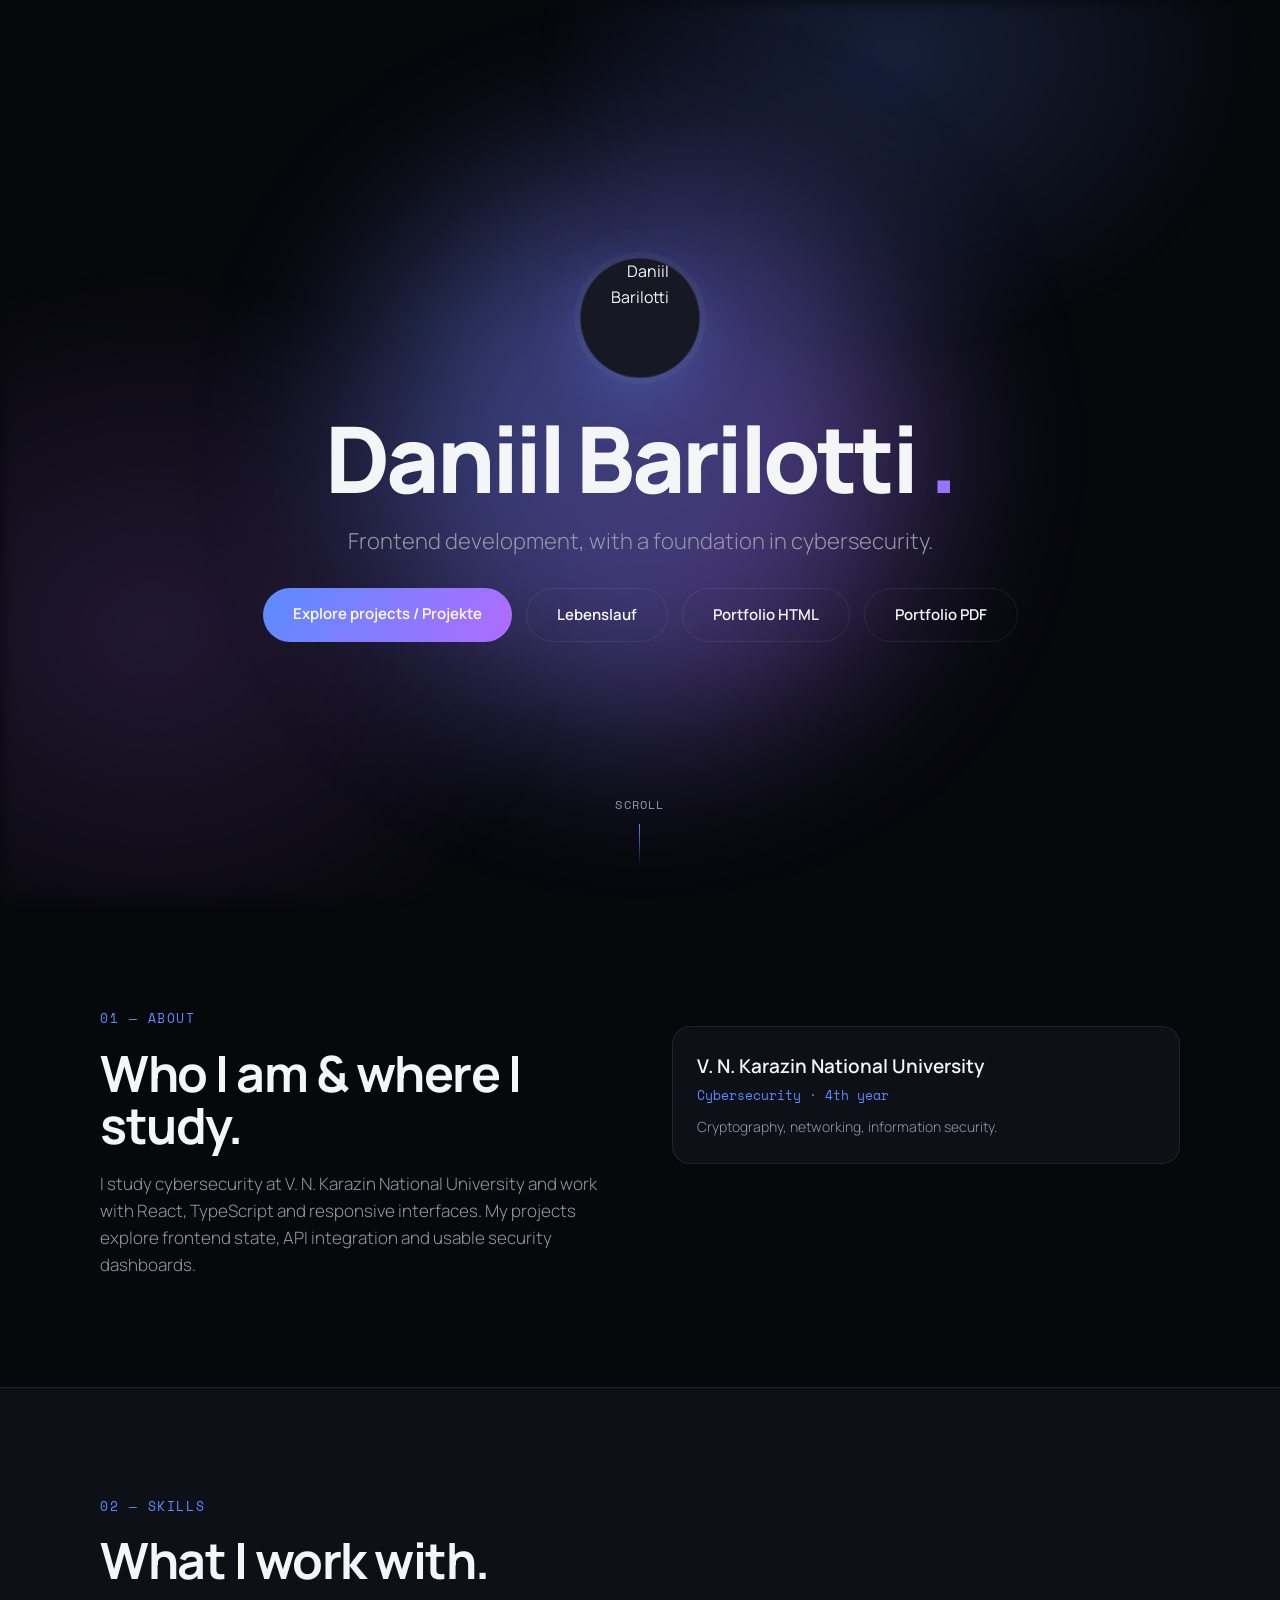
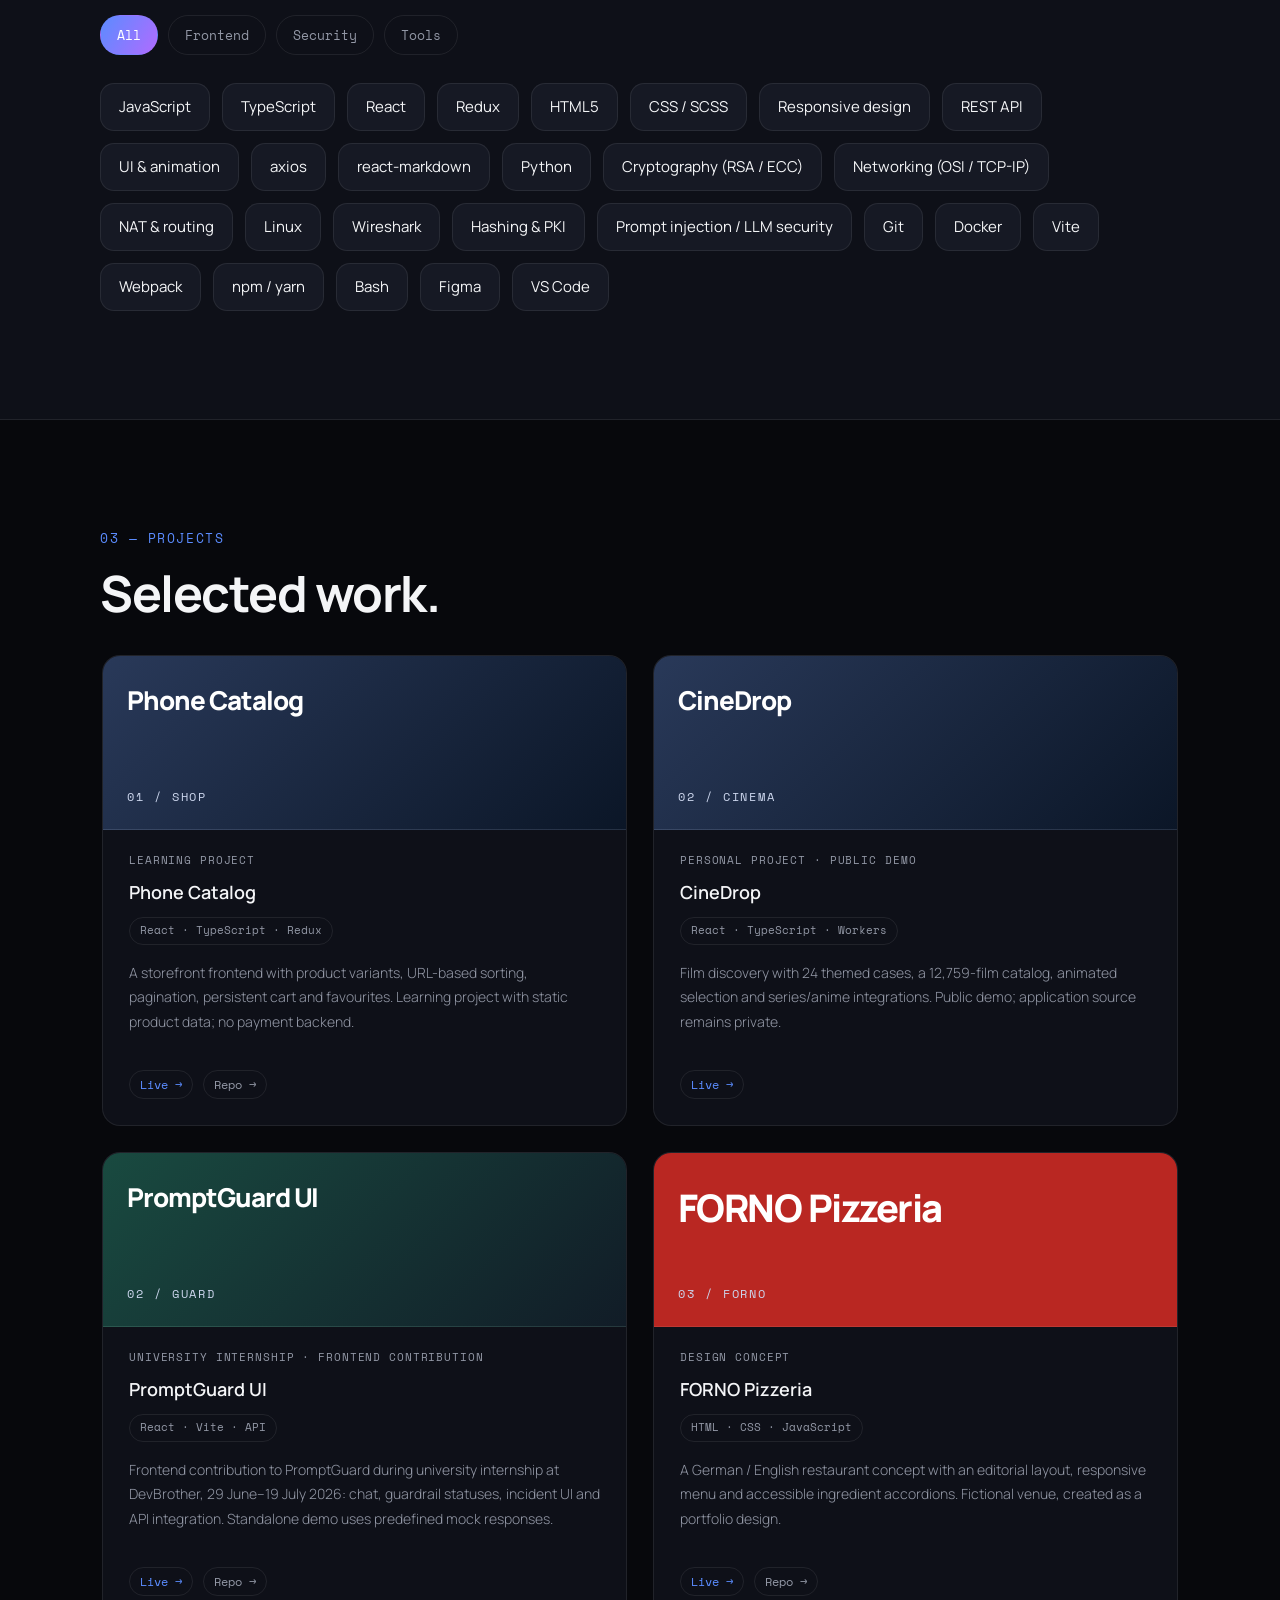
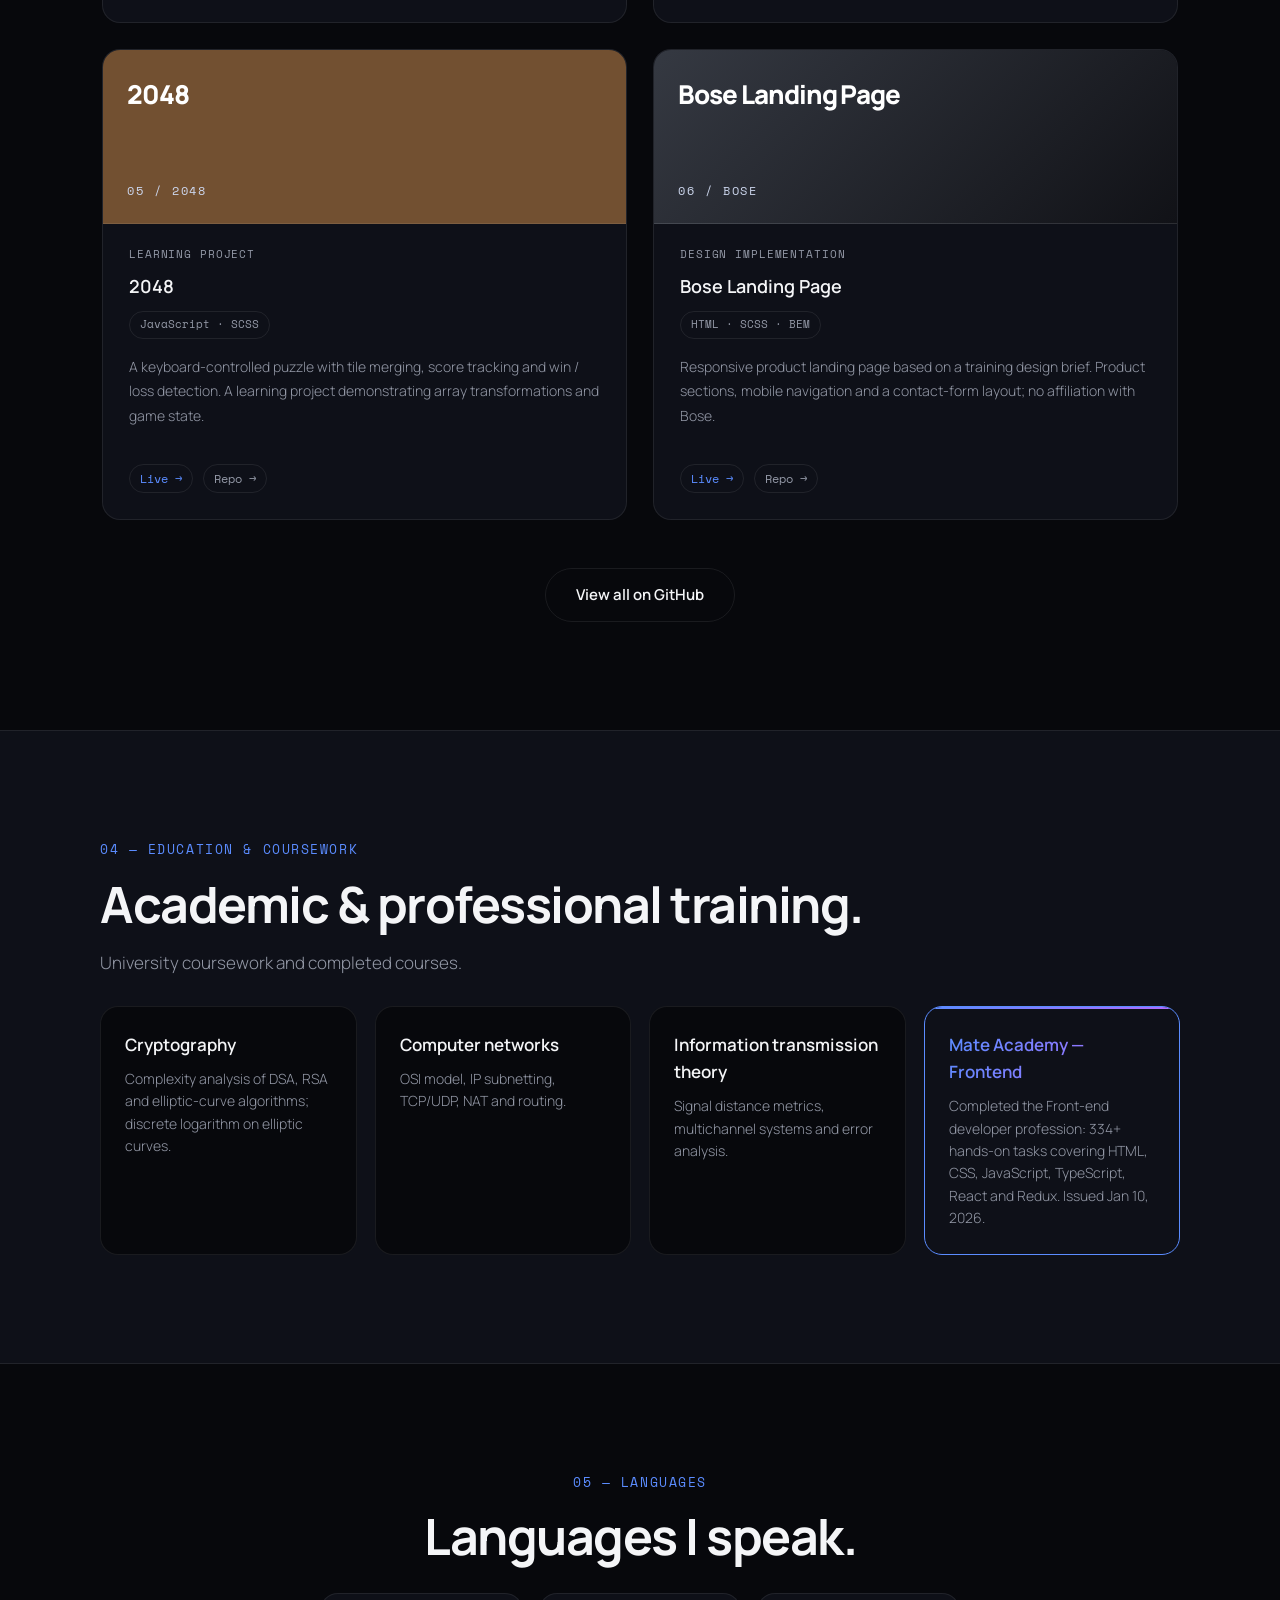
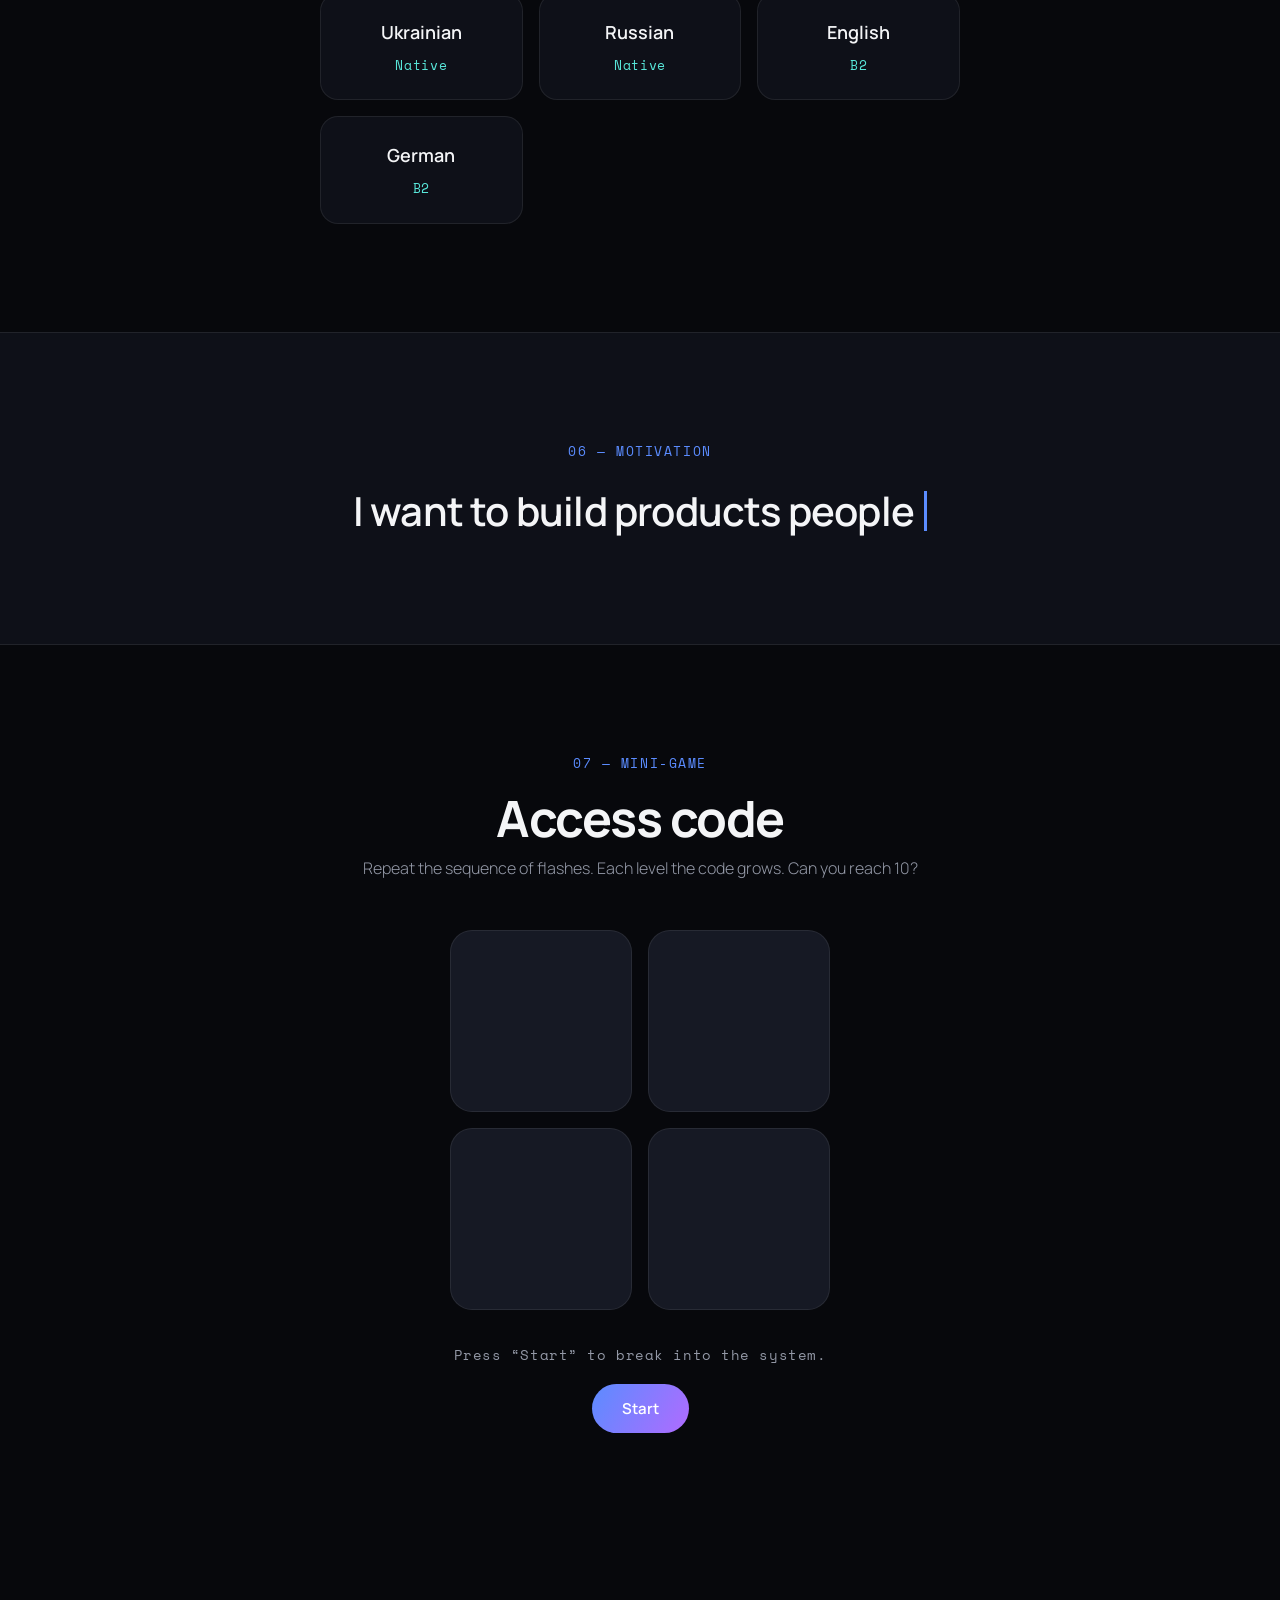
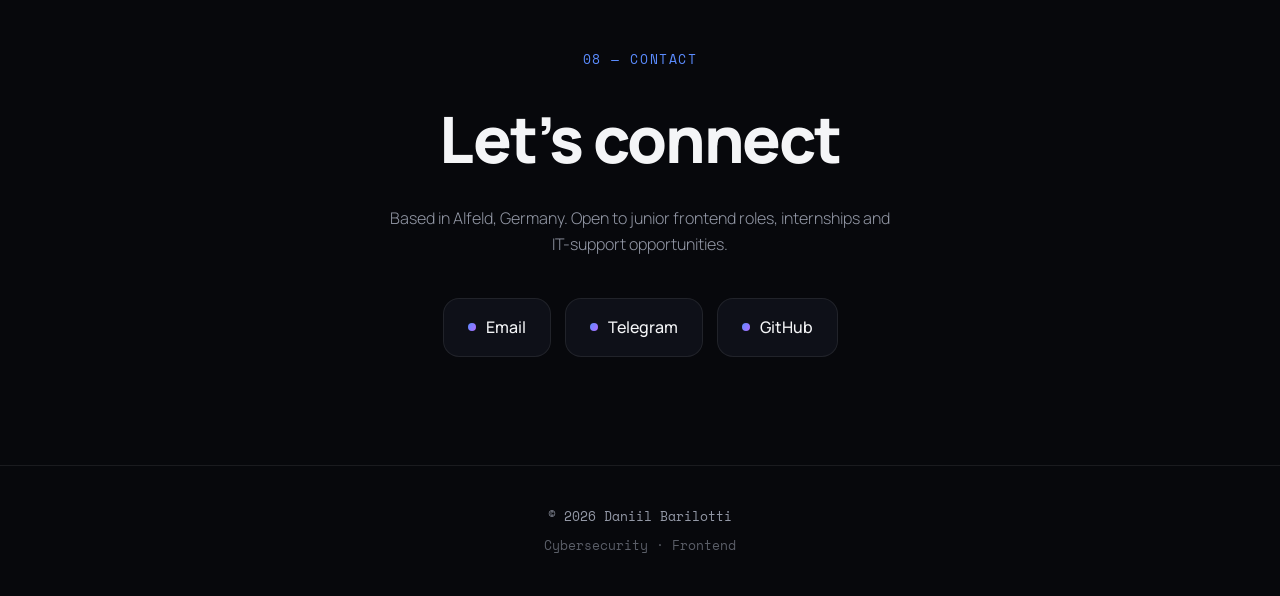
==== index.html @ 8d5ac6d8 "content: update CineDrop link, CV language level, rebuild documents" ====
<!DOCTYPE html>
<html lang="en">
<head>
<meta charset="UTF-8" />
<meta name="viewport" content="width=device-width, initial-scale=1.0" />
<title data-i18n="meta.title">Daniil Barilotti — Portfolio</title>
<meta name="description" content="Cybersecurity student & frontend developer · portfolio" />
<link rel="preconnect" href="https://fonts.googleapis.com" />
<link rel="preconnect" href="https://fonts.gstatic.com" crossorigin />
<link href="https://fonts.googleapis.com/css2?family=Manrope:wght@200;300;400;500;600;700;800&family=Space+Mono:wght@400;700&display=swap" rel="stylesheet" />
<link rel="stylesheet" href="styles.css?v=20261006-public" />
</head>
<body>
  <a class="skip-link" href="#projects">Skip to projects / Zu den Projekten</a>
  <div class="bg-aura"></div>
  <canvas id="matrix"></canvas>

  <nav id="nav">
    <div class="logo" id="logo">D<span>.</span></div>
    <div class="nav-right">
      <div class="nav-links">
        <a href="#about"      data-i18n="nav.about">About</a>
        <a href="#skills"     data-i18n="nav.skills">Skills</a>
        <a href="#projects"   data-i18n="nav.projects">Projects</a>
        <a href="#coursework" data-i18n="nav.coursework">Coursework</a>
        <a href="#languages"  data-i18n="nav.languages">Languages</a>
        <a href="#contacts"   data-i18n="nav.contacts">Contact</a>
      </div>
      <button class="palette-btn" id="paletteBtn" aria-label="Change colors" title="Change colors">
        <span class="swatch"></span>
      </button>
      <div class="lang-toggle" id="langToggle">
        <button data-lang="en" class="active">EN</button>
        <button data-lang="de">DE</button>
      </div>
    </div>
  </nav>

  <!-- HERO -->
  <section class="hero" id="top">
    <div class="hero-orb"></div>
    <div class="avatar anim a1">
      <img src="https://avatars.githubusercontent.com/u/121811622?v=4" alt="Daniil Barilotti" />
    </div>
    <h1 class="anim a2">Daniil Barilotti <span class="grad">.</span></h1>
    <p class="tagline anim a3" data-i18n="hero.tagline">
      Frontend development, with a foundation in cybersecurity.
    </p>
    <div class="hero-actions"><a class="btn" href="#projects">Explore projects / Projekte</a><a class="btn ghost" href="career/cv-de.html">Lebenslauf</a><a class="btn ghost" href="career/Daniil-Barilotti-Portfolio.html">Portfolio HTML</a><a class="btn ghost" href="career/Daniil-Barilotti-Portfolio-DE.pdf">Portfolio PDF</a></div>
    <div class="scroll-hint"><span>SCROLL</span><span class="line"></span></div>
  </section>

  <!-- ABOUT + EDUCATION -->
  <section id="about">
    <div class="wrap two">
      <div>
        <div class="eyebrow reveal" data-i18n="about.eyebrow">01 — About</div>
        <h2 class="sec-title reveal d1" data-i18n="about.title">Who I am & where I study.</h2>
        <p class="lead-p reveal d1" data-i18n="about.text">
          I like understanding how things work from the inside — from cryptography and networks to interface motion.
          In my free time I build games, tools and edit video content.
        </p>
      </div>
      <div>
        <!-- University -->
        <div class="edu-card reveal d1">
          <h3>V. N. Karazin National University</h3>
          <div class="role" data-i18n="edu.role">Cybersecurity · 4th year</div>
          <div class="meta" data-i18n="edu.meta">
            Cryptography, networking, information security. Based in Germany.
          </div>
        </div>
      </div>
    </div>
  </section>

  <!-- SKILLS -->
  <section class="skills" id="skills">
    <div class="wrap">
      <div class="eyebrow reveal" data-i18n="skills.eyebrow">02 — Skills</div>
      <h2 class="sec-title reveal d1" data-i18n="skills.title">What I work with.</h2>
      <div class="tabs reveal d1" id="tabs">
        <button class="tab active" data-cat="all"   data-i18n="skills.all">All</button>
        <button class="tab"        data-cat="front"  data-i18n="skills.front">Frontend</button>
        <button class="tab"        data-cat="sec"    data-i18n="skills.sec">Security</button>
        <button class="tab"        data-cat="tools"  data-i18n="skills.tools">Tools</button>
      </div>
      <div class="chips reveal d1" id="chips">
        <span class="chip" data-cat="front">JavaScript</span>
        <span class="chip" data-cat="front">TypeScript</span>
        <span class="chip" data-cat="front">React</span>
        <span class="chip" data-cat="front">Redux</span>
        <span class="chip" data-cat="front">HTML5</span>
        <span class="chip" data-cat="front">CSS / SCSS</span>
        <span class="chip" data-cat="front">Responsive design</span>
        <span class="chip" data-cat="front">REST API</span>
        <span class="chip" data-cat="front">UI &amp; animation</span>
        <span class="chip" data-cat="front">axios</span>
        <span class="chip" data-cat="front">react-markdown</span>
        <span class="chip" data-cat="sec">Python</span>
        <span class="chip" data-cat="sec">Cryptography (RSA / ECC)</span>
        <span class="chip" data-cat="sec">Networking (OSI / TCP-IP)</span>
        <span class="chip" data-cat="sec">NAT &amp; routing</span>
        <span class="chip" data-cat="sec">Linux</span>
        <span class="chip" data-cat="sec">Wireshark</span>
        <span class="chip" data-cat="sec">Hashing &amp; PKI</span>
        <span class="chip" data-cat="sec">Prompt injection / LLM security</span>
        <span class="chip" data-cat="tools">Git</span>
        <span class="chip" data-cat="tools">Docker</span>
        <span class="chip" data-cat="tools">Vite</span>
        <span class="chip" data-cat="tools">Webpack</span>
        <span class="chip" data-cat="tools">npm / yarn</span>
        <span class="chip" data-cat="tools">Bash</span>
        <span class="chip" data-cat="tools">Figma</span>
        <span class="chip" data-cat="tools">VS Code</span>
      </div>
    </div>
  </section>

  <!-- PROJECTS -->
  <section id="projects">
    <div class="wrap">
      <div class="eyebrow reveal" data-i18n="projects.eyebrow">03 — Projects</div>
      <h2 class="sec-title reveal d1" data-i18n="projects.title">Selected work.</h2>
      <div class="carousel reveal d1">
        <div class="car-track project-grid" id="projTrack"></div>
      </div>
      <div class="car-hint" data-i18n="proj.swipe">← swipe →</div>
      <div class="center reveal d1" style="margin-top:32px">
        <a class="btn ghost" href="https://github.com/DaniilBarilotti" target="_blank" rel="noopener" data-i18n="projects.all">
          View all on GitHub
        </a>
      </div>
    </div>
  </section>

  <!-- COURSEWORK -->
  <section class="alt" id="coursework">
    <div class="wrap">
      <div class="eyebrow reveal" data-i18n="course.eyebrow">04 — Education & Coursework</div>
      <h2 class="sec-title reveal d1" data-i18n="course.title">Academic & professional training.</h2>
      <p class="lead-p reveal d1" data-i18n="course.intro">University coursework and completed courses.</p>
      <div class="course-grid reveal d1">
        <div class="course-card">
          <h3 data-i18n="course.c1.t">Cryptography</h3>
          <p data-i18n="course.c1.d">
            Complexity analysis of DSA, RSA and elliptic-curve algorithms; discrete logarithm on elliptic curves.
          </p>
        </div>
        <div class="course-card">
          <h3 data-i18n="course.c2.t">Computer networks</h3>
          <p data-i18n="course.c2.d">OSI model, IP subnetting, TCP/UDP, NAT and routing.</p>
        </div>
        <div class="course-card">
          <h3 data-i18n="course.c3.t">Information transmission theory</h3>
          <p data-i18n="course.c3.d">Signal distance metrics, multichannel systems and error analysis.</p>
        </div>
        <div class="course-card course-card--accent">
          <h3 data-i18n="course.c4.t">Mate Academy — Frontend</h3>
          <p data-i18n="course.c4.d">
            Completed the Front-end developer profession: 334+ hands-on tasks covering
            HTML, CSS, JavaScript, TypeScript, React and Redux. Issued Jan 10, 2026.
          </p>
        </div>
      </div>
    </div>
  </section>

  <!-- LANGUAGES -->
  <section id="languages">
    <div class="wrap center">
      <div class="eyebrow reveal" data-i18n="lang.eyebrow">05 — Languages</div>
      <h2 class="sec-title reveal d1" data-i18n="lang.title">Languages I speak.</h2>
      <div class="lang-grid reveal d1">
        <div class="lang-card">
          <span class="lang-name" data-i18n="lang.uk">Ukrainian</span>
          <span class="lang-lvl"  data-i18n="lang.native">Native</span>
        </div>
        <div class="lang-card">
          <span class="lang-name" data-i18n="lang.ru">Russian</span>
          <span class="lang-lvl"  data-i18n="lang.native">Native</span>
        </div>
        <div class="lang-card">
          <span class="lang-name" data-i18n="lang.en">English</span>
          <span class="lang-lvl">B2</span>
        </div>
        <div class="lang-card">
          <span class="lang-name" data-i18n="lang.de">German</span>
          <span class="lang-lvl">B2</span>
        </div>
      </div>
    </div>
  </section>

  <!-- MOTIVATION -->
  <section class="motiv alt" id="motiv">
    <div class="wrap center">
      <div class="eyebrow" data-i18n="motiv.eyebrow">06 — Motivation</div>
      <p class="quote" id="quote"></p>
    </div>
  </section>

  <!-- MINI-GAME -->
  <section id="game">
    <div class="wrap">
      <div class="head center reveal">
        <div class="eyebrow" data-i18n="game.eyebrow">07 — Mini-game</div>
        <h2 class="sec-title" data-i18n="game.title">Access code</h2>
        <p class="sub" data-i18n="game.sub">
          Repeat the sequence of flashes. Each level the code grows. Can you reach 10?
        </p>
      </div>
      <div class="pad reveal d1">
        <div class="tile" data-k="0"></div>
        <div class="tile" data-k="1"></div>
        <div class="tile" data-k="2"></div>
        <div class="tile" data-k="3"></div>
      </div>
      <div class="game-ui reveal d1">
        <div class="status" id="status" data-i18n="game.idle">Press "Start" to break into the system.</div>
        <button class="btn" id="start" data-i18n="game.start">Start</button>
      </div>
    </div>
  </section>

  <!-- CONTACTS -->
  <section class="contacts" id="contacts">
    <div class="wrap">
      <div class="eyebrow reveal center" data-i18n="contacts.eyebrow">08 — Contact</div>
      <h2 class="reveal d1" data-i18n="contacts.title">Let's connect</h2>
      <p class="ld reveal d1" data-i18n="contacts.lead">Open to projects, internships and good conversations.</p>
      <div class="links reveal d2">
        <a class="link-card" href="mailto:daniilbarilotti@gmail.com">
          <span class="dot"></span><span data-i18n="contacts.email">Email</span>
        </a>
        <a class="link-card" href="https://t.me/rilotti" target="_blank" rel="noopener">
          <span class="dot"></span>Telegram
        </a>
        <a class="link-card" href="https://github.com/DaniilBarilotti" target="_blank" rel="noopener">
          <span class="dot"></span>GitHub
        </a>
      </div>
    </div>
  </section>

  <footer>
    <div>© <span id="year"></span> Daniil Barilotti</div>
    <div style="margin-top:8px;opacity:.6" data-i18n="footer.tag">Cybersecurity · Frontend</div>
  </footer>

  <script src="main.js?v=20261102-cinedrop-url"></script>
</body>
</html>
---- styles.css ----
:root{
  --ink:#07080c; --surface:#0e1018; --surface-2:#161924;
  --line:rgba(255,255,255,.08); --text:#f4f5f7; --muted:#9398a6;
  --accent-1:#5b8cff; --accent-2:#b06bff; --accent-cyan:#58e6d9;
  --grad:linear-gradient(120deg,var(--accent-1),var(--accent-2));
  --ease:cubic-bezier(.2,.7,.2,1);
}
*{box-sizing:border-box;margin:0;padding:0}
html{scroll-behavior:smooth}
body{background:var(--ink);color:var(--text);font-family:"Manrope",system-ui,-apple-system,sans-serif;line-height:1.6;-webkit-font-smoothing:antialiased;overflow-x:hidden}
::selection{background:var(--accent-2);color:#fff}
a{color:inherit;text-decoration:none}
button{font-family:inherit}
:focus-visible{outline:2px solid var(--accent-1);outline-offset:3px;border-radius:4px}

.bg-aura{position:fixed;inset:0;z-index:0;pointer-events:none;
  background:radial-gradient(600px 500px at 70% 6%,rgba(91,140,255,.18),transparent 60%),
             radial-gradient(700px 600px at 12% 70%,rgba(176,107,255,.16),transparent 60%);filter:blur(8px)}

/* nav */
nav{position:fixed;top:0;left:0;right:0;z-index:50;display:flex;justify-content:space-between;align-items:center;
  padding:14px clamp(20px,5vw,64px);background:rgba(7,8,12,0);backdrop-filter:blur(0);
  transform:translateY(-110%);transition:transform .6s var(--ease),background .4s ease,backdrop-filter .4s ease}
nav.show{transform:translateY(0);background:rgba(7,8,12,.6);backdrop-filter:blur(14px);border-bottom:1px solid var(--line)}
.logo{font-weight:800;letter-spacing:-.02em;font-size:18px;cursor:pointer;user-select:none}
.logo span{background:var(--grad);-webkit-background-clip:text;background-clip:text;color:transparent}
.nav-right{display:flex;align-items:center;gap:22px}
.nav-links{display:flex;gap:20px;font-size:13px;color:var(--muted)}
.nav-links a{transition:color .25s ease}
.nav-links a:hover{color:var(--text)}
.lang-toggle{display:flex;border:1px solid var(--line);border-radius:999px;overflow:hidden}
.lang-toggle button{background:transparent;border:none;color:var(--muted);font-family:"Space Mono",monospace;font-size:12px;padding:6px 12px;cursor:pointer;transition:all .25s ease}
.lang-toggle button.active{background:var(--grad);color:#fff}
@media(max-width:820px){.nav-links{display:none}}

section{position:relative;z-index:1;padding:clamp(80px,12vh,150px) clamp(20px,6vw,80px)}
section.alt{background:var(--surface);border-top:1px solid var(--line);border-bottom:1px solid var(--line)}
.skills{background:var(--surface);border-top:1px solid var(--line);border-bottom:1px solid var(--line)}
.wrap{max-width:1080px;margin:0 auto}
.center{text-align:center}
.eyebrow{font-family:"Space Mono",monospace;font-size:13px;letter-spacing:.12em;text-transform:uppercase;color:var(--accent-1);margin-bottom:18px}
.center.eyebrow,.center .eyebrow{display:block}
.sec-title{font-size:clamp(28px,5vw,50px);font-weight:700;letter-spacing:-.03em;line-height:1.05}

/* hero */
.hero{min-height:100vh;display:flex;flex-direction:column;justify-content:center;align-items:center;text-align:center}
.hero-orb{position:absolute;width:min(70vw,540px);aspect-ratio:1;border-radius:50%;background:var(--grad);filter:blur(90px);opacity:.45;z-index:-1;animation:float 14s ease-in-out infinite}
@keyframes float{0%,100%{transform:translateY(-10px) scale(1)}50%{transform:translateY(20px) scale(1.06)}}
.avatar{width:120px;height:120px;border-radius:50%;margin-bottom:34px;background:var(--surface-2);border:1px solid var(--line);
  overflow:hidden;box-shadow:0 0 0 6px rgba(255,255,255,.03),0 20px 60px rgba(91,140,255,.25)}
.avatar img{width:100%;height:100%;object-fit:cover;display:block}
.hero h1{font-size:clamp(40px,8vw,92px);font-weight:800;letter-spacing:-.04em;line-height:1;margin-bottom:20px}
.hero h1 .grad{background:var(--grad);-webkit-background-clip:text;background-clip:text;color:transparent}
.hero .tagline{font-size:clamp(17px,2.5vw,22px);color:var(--muted);max-width:600px;font-weight:300}
.scroll-hint{position:absolute;bottom:34px;font-family:"Space Mono",monospace;font-size:12px;color:var(--muted);letter-spacing:.1em;display:flex;flex-direction:column;align-items:center;gap:10px}
.scroll-hint .line{width:1px;height:42px;background:linear-gradient(var(--accent-1),transparent);animation:drop 2s ease-in-out infinite}
@keyframes drop{0%{transform:scaleY(0);transform-origin:top}50%{transform:scaleY(1);transform-origin:top}51%{transform-origin:bottom}100%{transform:scaleY(0);transform-origin:bottom}}

/* about + education */
.two{display:grid;grid-template-columns:1fr 1fr;gap:clamp(30px,5vw,70px);align-items:start}
@media(max-width:760px){.two{grid-template-columns:1fr}}
.lead-p{color:var(--muted);font-size:17px;margin-top:18px;font-weight:300}
.edu-card{margin-top:18px;padding:24px;border-radius:18px;border:1px solid var(--line);background:var(--surface)}
.edu-card h3{font-size:19px;font-weight:600}
.edu-card .role{color:var(--accent-1);font-family:"Space Mono",monospace;font-size:13px;margin-top:4px}
.edu-card .meta{color:var(--muted);font-size:14px;margin-top:10px;font-weight:300}

/* skills chips */
.tabs{display:flex;flex-wrap:wrap;gap:10px;margin:28px 0 28px}
.tab{font-family:"Space Mono",monospace;font-size:13px;padding:9px 16px;border-radius:999px;border:1px solid var(--line);background:transparent;color:var(--muted);cursor:pointer;transition:all .3s var(--ease)}
.tab:hover{color:var(--text)}
.tab.active{color:#fff;background:var(--grad);border-color:transparent}
.chips{display:flex;flex-wrap:wrap;gap:12px}
.chip{font-size:15px;padding:11px 18px;border-radius:14px;border:1px solid var(--line);background:var(--surface-2);
  transition:opacity .35s var(--ease),transform .35s var(--ease),border-color .3s ease}
.chip:hover{border-color:var(--accent-1);transform:translateY(-2px)}
.chip.hide{display:none}

/* projects */
.proj-grid{display:grid;grid-template-columns:repeat(auto-fit,minmax(240px,1fr));gap:18px;margin-top:30px}
.proj-card{display:flex;flex-direction:column;padding:24px;border-radius:18px;border:1px solid var(--line);background:var(--surface);
  transition:transform .3s var(--ease),border-color .3s ease}
.proj-card:hover{transform:translateY(-4px);border-color:var(--accent-2)}
.proj-top{display:flex;justify-content:space-between;align-items:center;gap:12px;margin-bottom:10px}
.proj-top h3{font-size:18px;font-weight:600}
.tag{font-family:"Space Mono",monospace;font-size:11px;padding:4px 10px;border-radius:999px;border:1px solid var(--line);color:var(--muted);white-space:nowrap}
.proj-card p{color:var(--muted);font-size:14px;font-weight:300;flex:1}
.proj-link{margin-top:16px;font-family:"Space Mono",monospace;font-size:13px;color:var(--accent-1)}

/* coursework */
.course-grid{display:grid;grid-template-columns:repeat(auto-fit,minmax(240px,1fr));gap:18px;margin-top:30px}
.course-card{padding:24px;border-radius:18px;border:1px solid var(--line);background:var(--ink)}
.course-card h3{font-size:17px;font-weight:600}
.course-card p{color:var(--muted);font-size:14px;margin-top:10px;font-weight:300}

/* languages */
.lang-grid{display:grid;grid-template-columns:repeat(auto-fit,minmax(150px,1fr));gap:16px;margin-top:30px;max-width:640px;margin-left:auto;margin-right:auto}
.lang-card{padding:24px;border-radius:18px;border:1px solid var(--line);background:var(--surface);display:flex;flex-direction:column;gap:8px;transition:transform .3s var(--ease),border-color .3s ease}
.lang-card:hover{transform:translateY(-3px);border-color:var(--accent-1)}
.lang-name{font-size:18px;font-weight:600}
.lang-lvl{font-family:"Space Mono",monospace;font-size:13px;color:var(--accent-cyan);letter-spacing:.05em}

/* motivation */
.motiv .quote{font-size:clamp(24px,4.4vw,40px);font-weight:600;letter-spacing:-.02em;line-height:1.25;max-width:820px;margin:24px auto 0;min-height:1.25em}
.motiv .cursor{display:inline-block;width:3px;height:1em;background:var(--accent-1);vertical-align:-.12em;margin-left:3px;animation:blink 1s steps(1) infinite}
@keyframes blink{50%{opacity:0}}

/* game */
.head{margin-bottom:48px}
.sub{color:var(--muted);margin-top:12px;font-weight:300}
.pad{display:grid;grid-template-columns:1fr 1fr;gap:16px;max-width:380px;margin:0 auto}
.tile{aspect-ratio:1;border-radius:22px;border:1px solid var(--line);background:var(--surface-2);cursor:pointer;transition:transform .15s var(--ease);position:relative;overflow:hidden}
.tile::after{content:"";position:absolute;inset:0;opacity:0;transition:opacity .15s ease}
.tile[data-k="0"]::after{background:radial-gradient(circle,#5b8cff,transparent 70%)}
.tile[data-k="1"]::after{background:radial-gradient(circle,#b06bff,transparent 70%)}
.tile[data-k="2"]::after{background:radial-gradient(circle,#58e6d9,transparent 70%)}
.tile[data-k="3"]::after{background:radial-gradient(circle,#ff7eb0,transparent 70%)}
.tile.lit::after{opacity:1}
.tile.lit{transform:scale(.97)}
.game-ui{text-align:center;margin-top:34px;display:flex;flex-direction:column;align-items:center;gap:18px}
.status{font-family:"Space Mono",monospace;font-size:14px;color:var(--muted);min-height:20px;letter-spacing:.04em}
.status b{color:var(--accent-cyan)}

.btn{font-weight:600;font-size:15px;padding:14px 30px;border-radius:999px;border:none;cursor:pointer;color:#fff;background:var(--grad);transition:transform .25s var(--ease),box-shadow .3s ease;display:inline-block}
.btn:hover{transform:translateY(-2px);box-shadow:0 14px 36px rgba(91,140,255,.4)}
.btn.ghost{background:transparent;border:1px solid var(--line);color:var(--text)}
.btn.ghost:hover{border-color:var(--accent-1);box-shadow:none}

/* contacts */
.contacts{text-align:center}
.contacts h2{font-size:clamp(32px,6vw,64px);font-weight:800;letter-spacing:-.03em;margin-bottom:16px}
.contacts .ld{color:var(--muted);max-width:520px;margin:0 auto 40px;font-weight:300}
.links{display:flex;flex-wrap:wrap;gap:14px;justify-content:center}
.link-card{display:flex;align-items:center;gap:10px;padding:16px 24px;border-radius:16px;border:1px solid var(--line);background:var(--surface);font-weight:500;transition:transform .3s var(--ease),border-color .3s ease,background .3s ease}
.link-card:hover{transform:translateY(-3px);border-color:var(--accent-2);background:var(--surface-2)}
.link-card .dot{width:8px;height:8px;border-radius:50%;background:var(--grad)}

footer{padding:40px 20px;text-align:center;color:var(--muted);font-size:13px;font-family:"Space Mono",monospace;border-top:1px solid var(--line);position:relative;z-index:1}

/* reveal */
.reveal{opacity:0;transform:translateY(32px);filter:blur(8px);transition:opacity .9s var(--ease),transform .9s var(--ease),filter .9s var(--ease)}
.reveal.in{opacity:1;transform:none;filter:blur(0)}
.reveal.d1{transition-delay:.08s}.reveal.d2{transition-delay:.16s}
.hero .anim{opacity:0;transform:translateY(24px) scale(.98);filter:blur(10px);animation:heroIn 1s var(--ease) forwards}
.hero .anim.a1{animation-delay:.15s}.hero .anim.a2{animation-delay:.35s}.hero .anim.a3{animation-delay:.55s}
@keyframes heroIn{to{opacity:1;transform:none;filter:blur(0)}}

#matrix{position:fixed;inset:0;z-index:9999;pointer-events:none;opacity:0;transition:opacity .6s ease}
#matrix.on{opacity:1}

@media(prefers-reduced-motion:reduce){
  *{animation:none!important;transition:none!important;scroll-behavior:auto!important}
  .reveal{opacity:1;transform:none;filter:none}.hero .anim{opacity:1;transform:none;filter:none}
}

/* ---------- palette button + color ripple ---------- */
.palette-btn{width:34px;height:34px;border-radius:50%;border:1px solid var(--line);background:var(--surface-2);
  cursor:pointer;display:flex;align-items:center;justify-content:center;font-size:15px;color:var(--text);
  transition:transform .3s var(--ease),border-color .3s ease}
.palette-btn:hover{transform:rotate(180deg) scale(1.06);border-color:var(--accent-1)}
.palette-btn .swatch{width:16px;height:16px;border-radius:50%;background:var(--grad);box-shadow:0 0 10px rgba(91,140,255,.5)}
#ripple{position:fixed;border-radius:50%;z-index:9998;pointer-events:none;transform:translate(-50%,-50%) scale(0);opacity:.9;mix-blend-mode:screen}

/* smooth tint on color-driven elements */
.chip,.tab,.proj-card,.lang-card,.link-card,.edu-card,.tag,.hero-orb,.btn{transition-property:transform,border-color,background,box-shadow,color}

/* ---------- projects carousel ---------- */
.carousel{position:relative;margin-top:30px;display:flex;align-items:center;gap:10px}
.car-track{display:flex;gap:18px;overflow-x:auto;scroll-snap-type:x mandatory;scroll-behavior:smooth;
  padding:6px 2px 16px;-ms-overflow-style:none;scrollbar-width:none;flex:1}
.car-track::-webkit-scrollbar{display:none}
.car-track .proj-card{scroll-snap-align:start;flex:0 0 300px;min-height:170px}
@media(max-width:680px){.car-track .proj-card{flex:0 0 82%}}
.car-btn{flex:0 0 auto;width:44px;height:44px;border-radius:50%;border:1px solid var(--line);background:var(--surface);
  color:var(--text);font-size:22px;line-height:1;cursor:pointer;display:flex;align-items:center;justify-content:center;
  transition:border-color .3s ease,transform .2s var(--ease),opacity .3s ease}
.car-btn:hover{border-color:var(--accent-1);transform:scale(1.08)}
.car-btn:disabled{opacity:.3;cursor:default;transform:none}
@media(max-width:680px){.car-btn{display:none}}
.car-hint{text-align:center;margin-top:6px;font-family:"Space Mono",monospace;font-size:12px;color:var(--muted)}
@media(min-width:681px){.car-hint{display:none}}

/* proj-links — два посилання на картці */
.proj-links {
  display: flex;
  gap: 10px;
  margin-top: 16px;
}

.proj-link {
  font-family: "Space Mono", monospace;
  font-size: 12px;
  color: var(--accent-1);
  padding: 4px 10px;
  border: 1px solid var(--line);
  border-radius: 999px;
  transition: border-color .2s ease, color .2s ease;
}

.proj-link:hover {
  border-color: var(--accent-1);
  color: var(--text);
}

.proj-link.repo {
  color: var(--muted);
}

.proj-link.repo:hover {
  color: var(--text);
  border-color: var(--muted);
}

.course-card--accent {
  border-color: var(--accent-1);
  background: var(--surface);
  position: relative;
  overflow: hidden;
}

.course-card--accent::before {
  content: '';
  position: absolute;
  top: 0; left: 0; right: 0;
  height: 2px;
  background: var(--grad);
}

.course-card--accent h3 {
  background: var(--grad);
  -webkit-background-clip: text;
  background-clip: text;
  color: transparent;
}


/* Portfolio presentation: all selected projects visible without scrolling a carousel. */
.hero-actions{display:flex;gap:14px;justify-content:center;flex-wrap:wrap;margin-top:28px;position:relative;z-index:2}
.skip-link{position:fixed;top:8px;left:8px;z-index:100;padding:12px;background:var(--text);color:var(--ink);transform:translateY(-150%)}
.skip-link:focus{transform:none}
.carousel{display:block}
.car-track.project-grid{display:grid;grid-template-columns:repeat(2,minmax(0,1fr));overflow:visible;gap:26px;width:100%}
.project-grid .proj-card{min-width:0;padding:0 26px 26px;overflow:hidden;min-height:410px}
.project-cover{height:174px;margin:0 -26px 22px;padding:24px;display:flex;flex-direction:column;justify-content:space-between;background:linear-gradient(135deg,#293959,#0b1627);border-bottom:1px solid var(--line)}
.cover-name{font-size:26px;font-weight:800;letter-spacing:-.04em;color:#fff}
.cover-symbol{font:12px 'Space Mono',monospace;letter-spacing:.16em;color:#ccd6ed}
[data-kind="security"] .project-cover{background:linear-gradient(135deg,#194a40,#111c27)}
[data-kind="forno"] .project-cover{background:#b92722}.project-grid [data-kind="forno"] .cover-name{font-size:38px}
[data-kind="tasks"] .project-cover{background:linear-gradient(135deg,#524069,#171827)}
[data-kind="game"] .project-cover{background:#725031}
[data-kind="landing"] .project-cover{background:linear-gradient(135deg,#353942,#111217)}
[data-kind="support"] .project-cover{background:linear-gradient(135deg,#07596b,#132530)}
.project-type{font:11px 'Space Mono',monospace;text-transform:uppercase;letter-spacing:.08em;color:var(--muted);margin-bottom:10px}
.project-grid .tag{align-self:flex-start;margin-bottom:16px;white-space:normal}
.project-grid p{line-height:1.75}.project-grid .proj-links{margin-top:20px}
.car-hint{margin-top:20px}
@media(min-width:1300px){.project-grid .proj-card{min-height:390px}}
@media(max-width:720px){.car-track.project-grid{grid-template-columns:1fr}.hero-actions .btn{font-size:12px}.project-grid .proj-card{min-height:0}}
@media(prefers-reduced-motion:reduce){.proj-card{transition:none}}
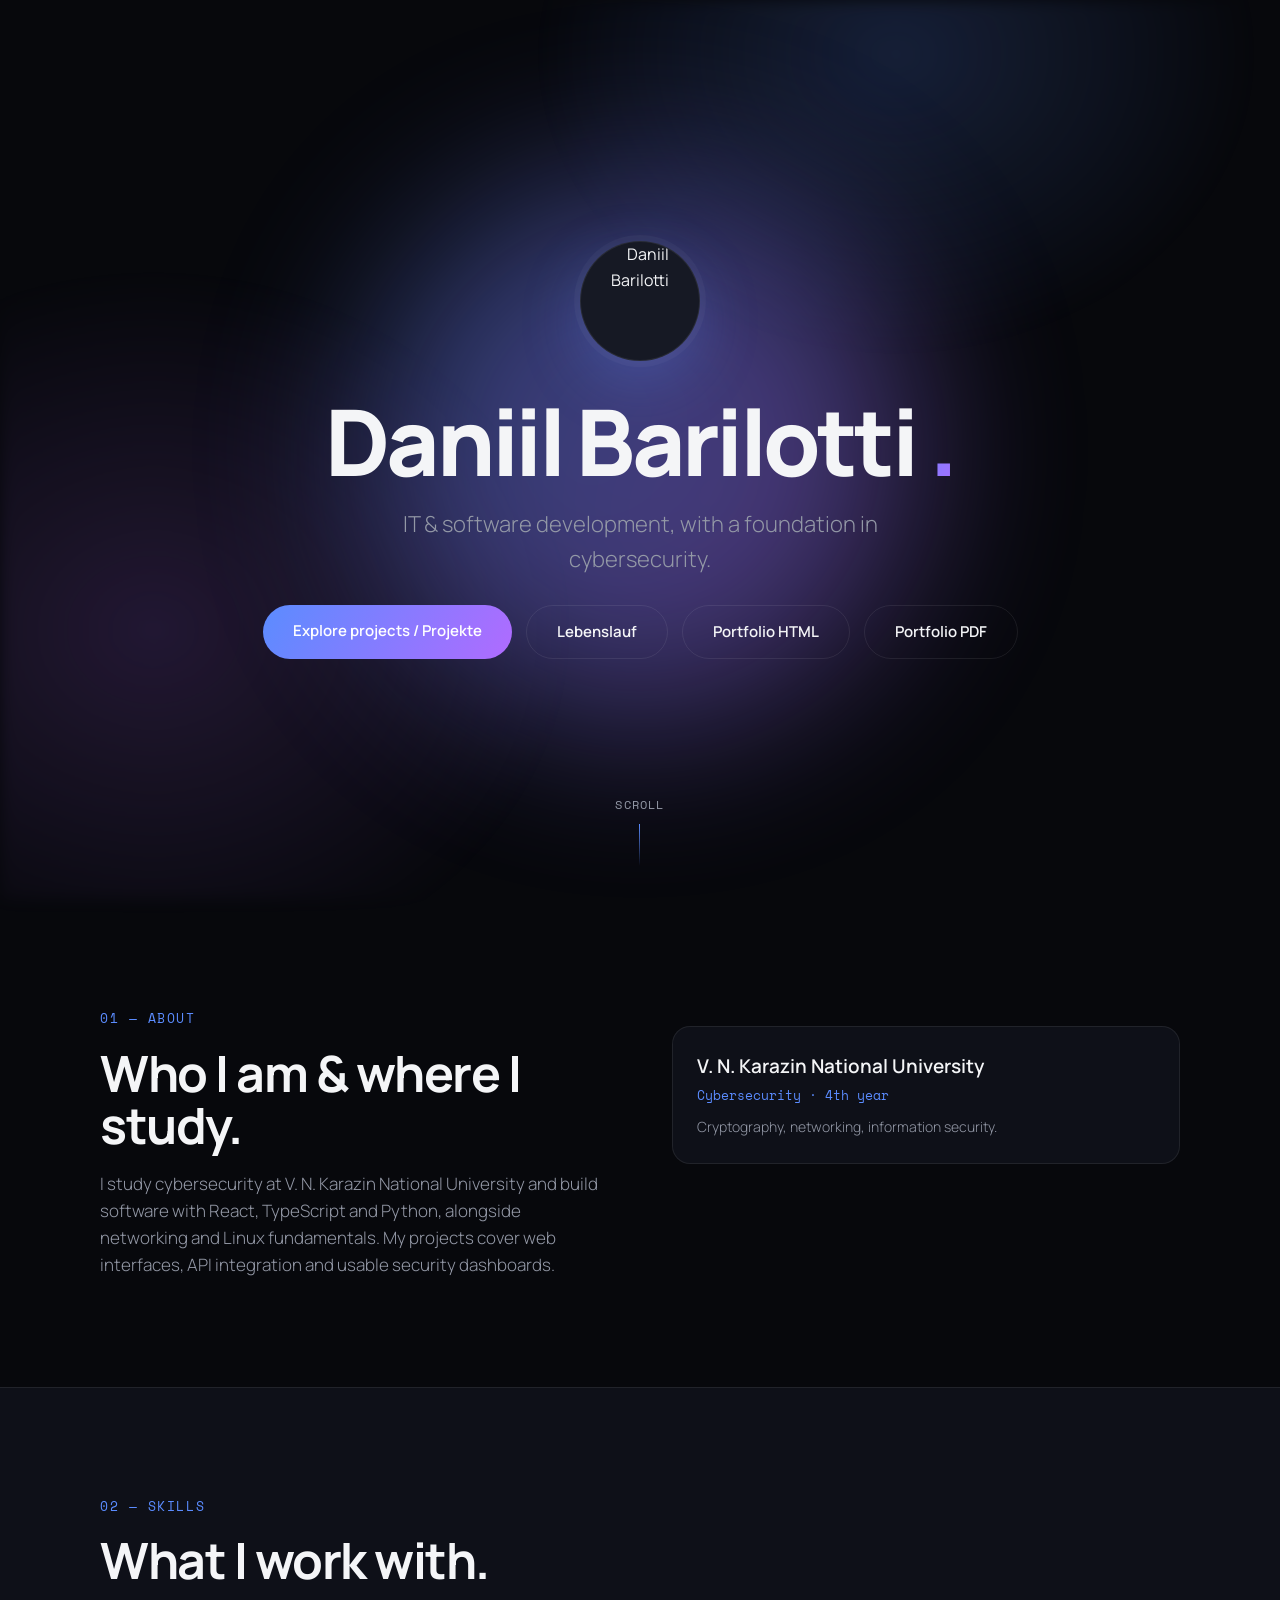
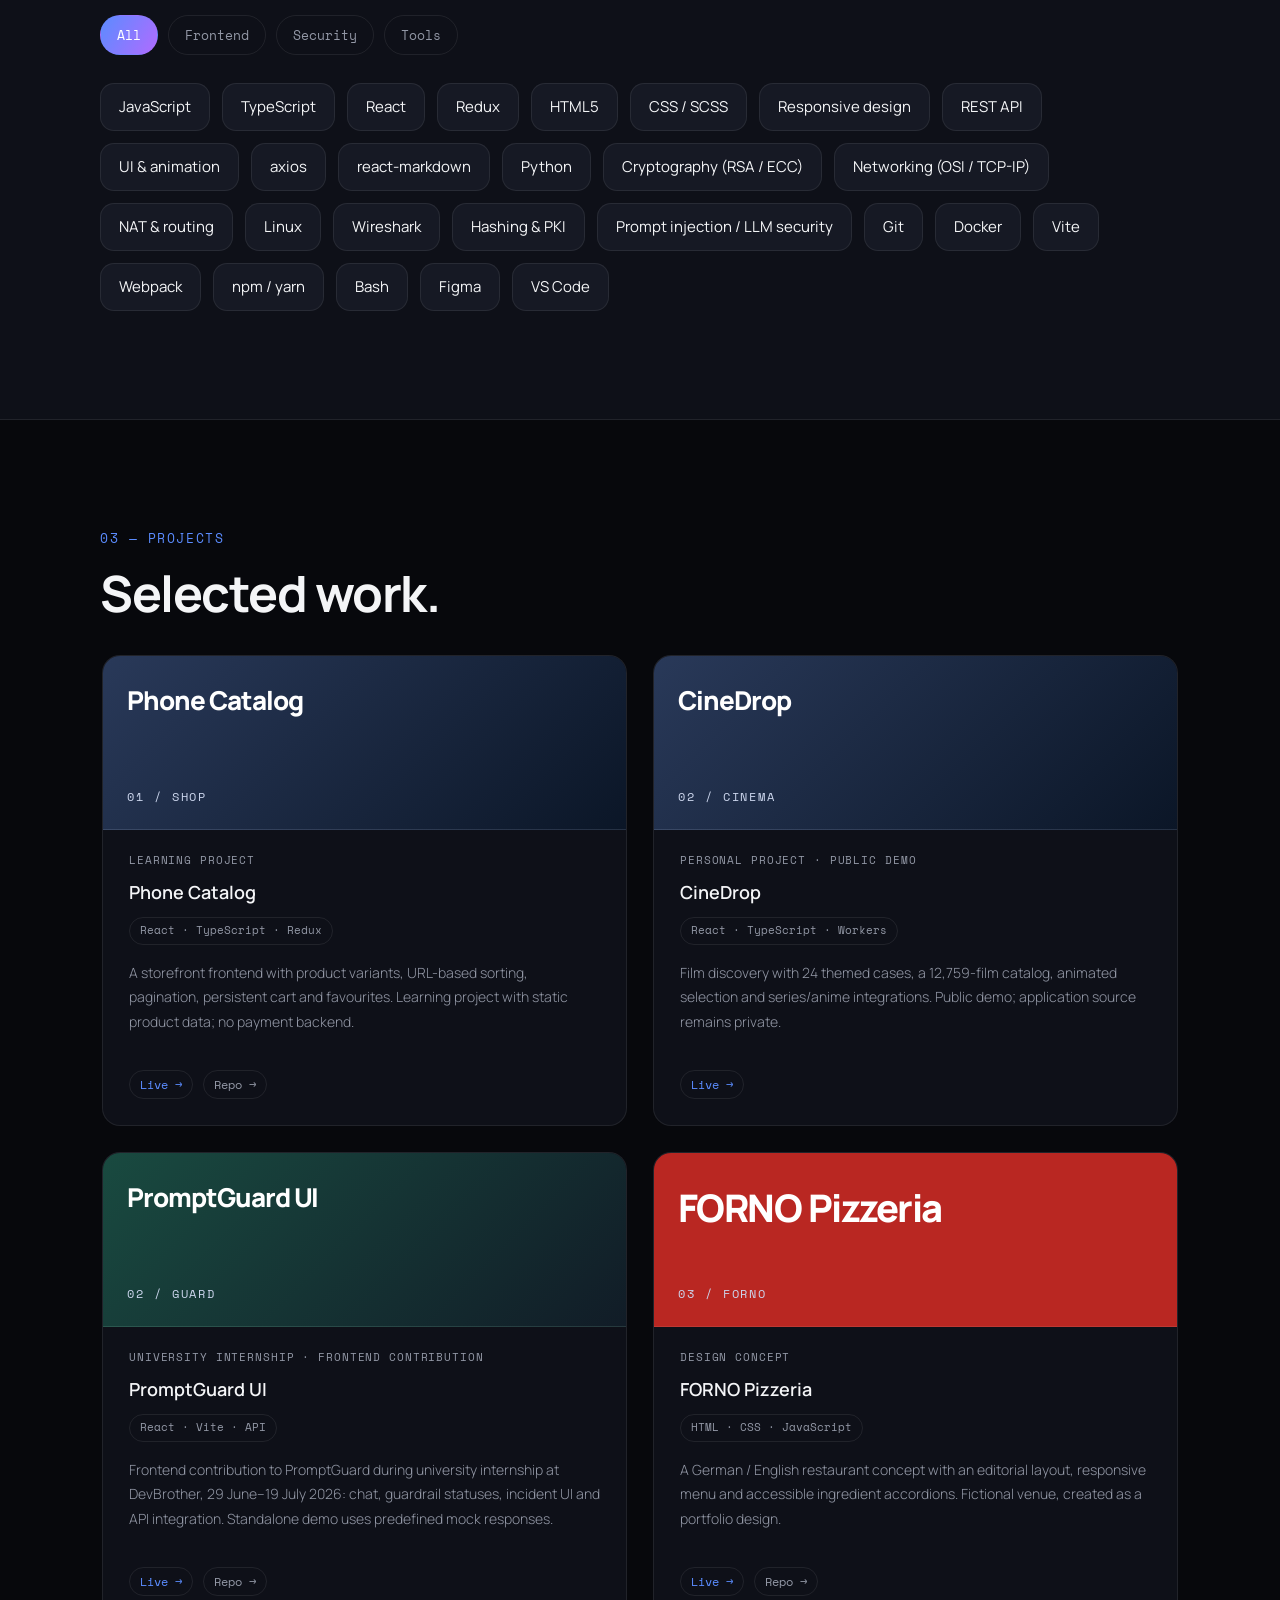
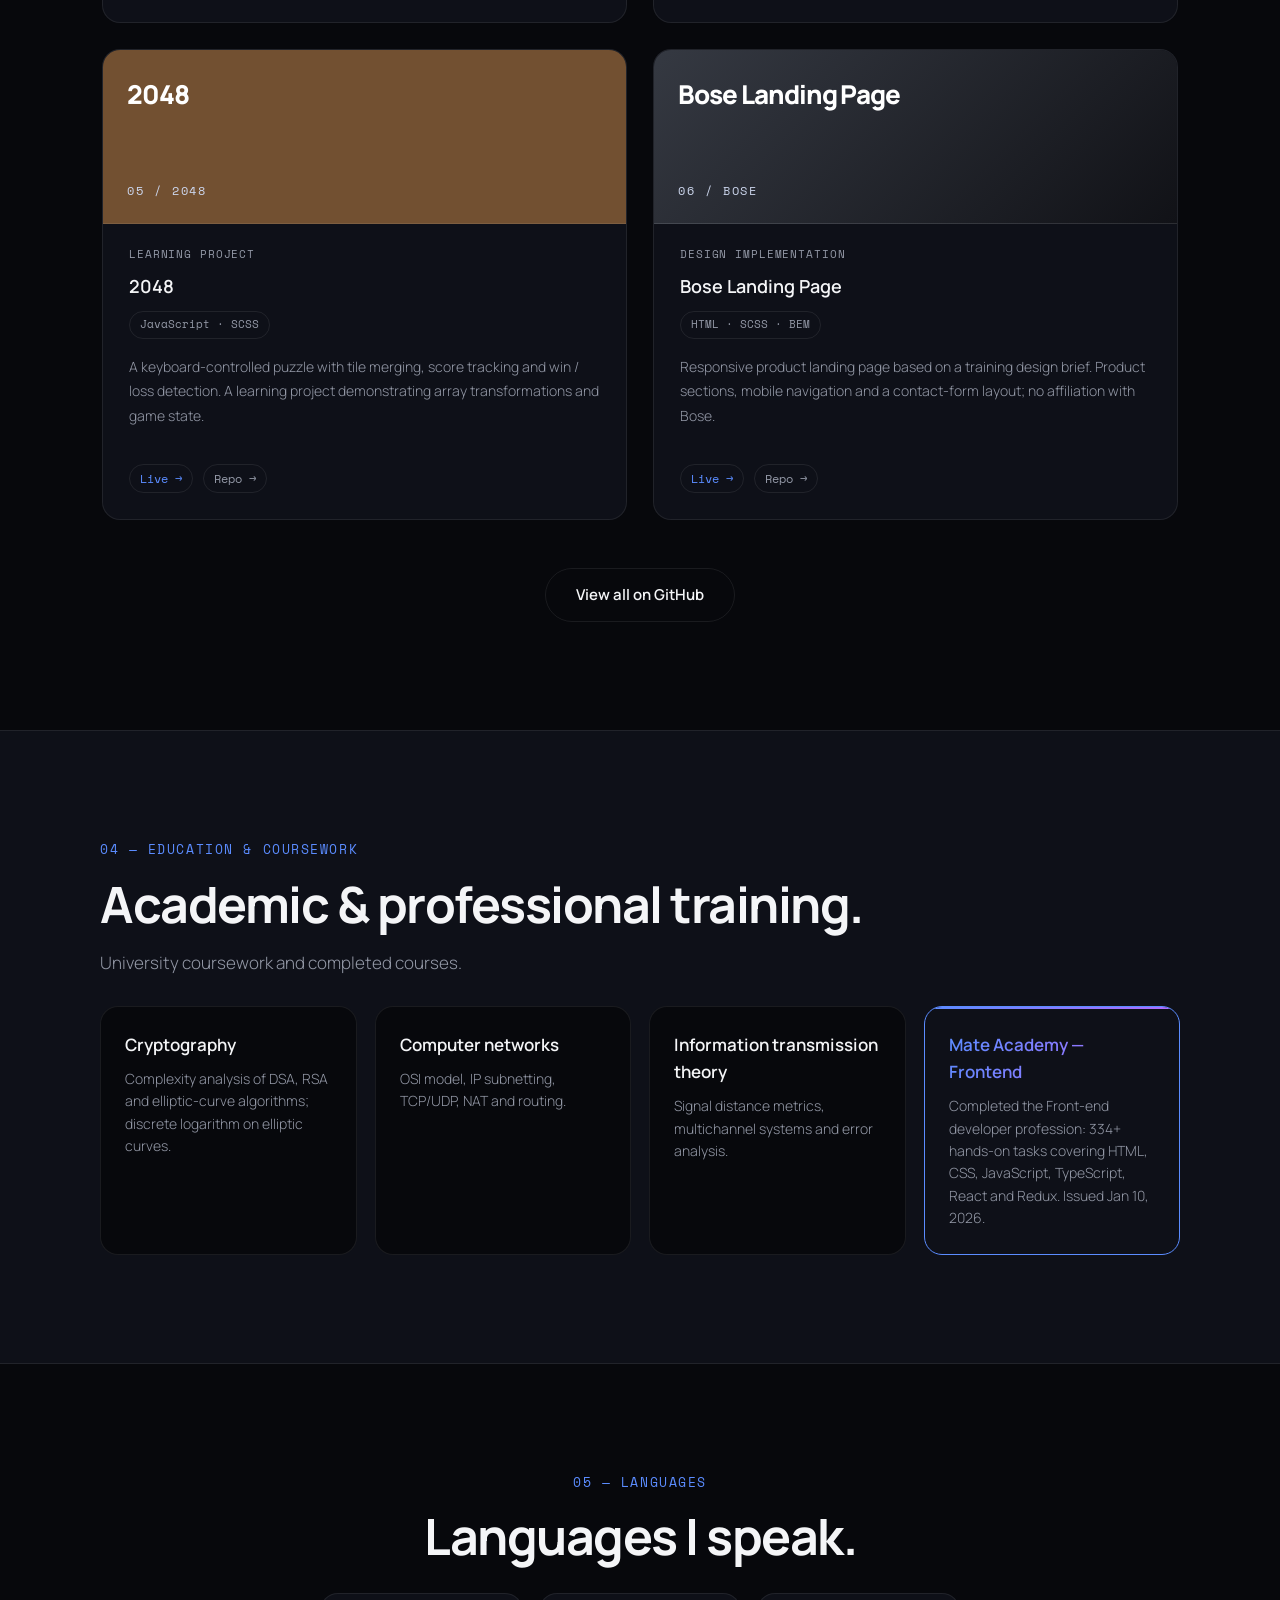
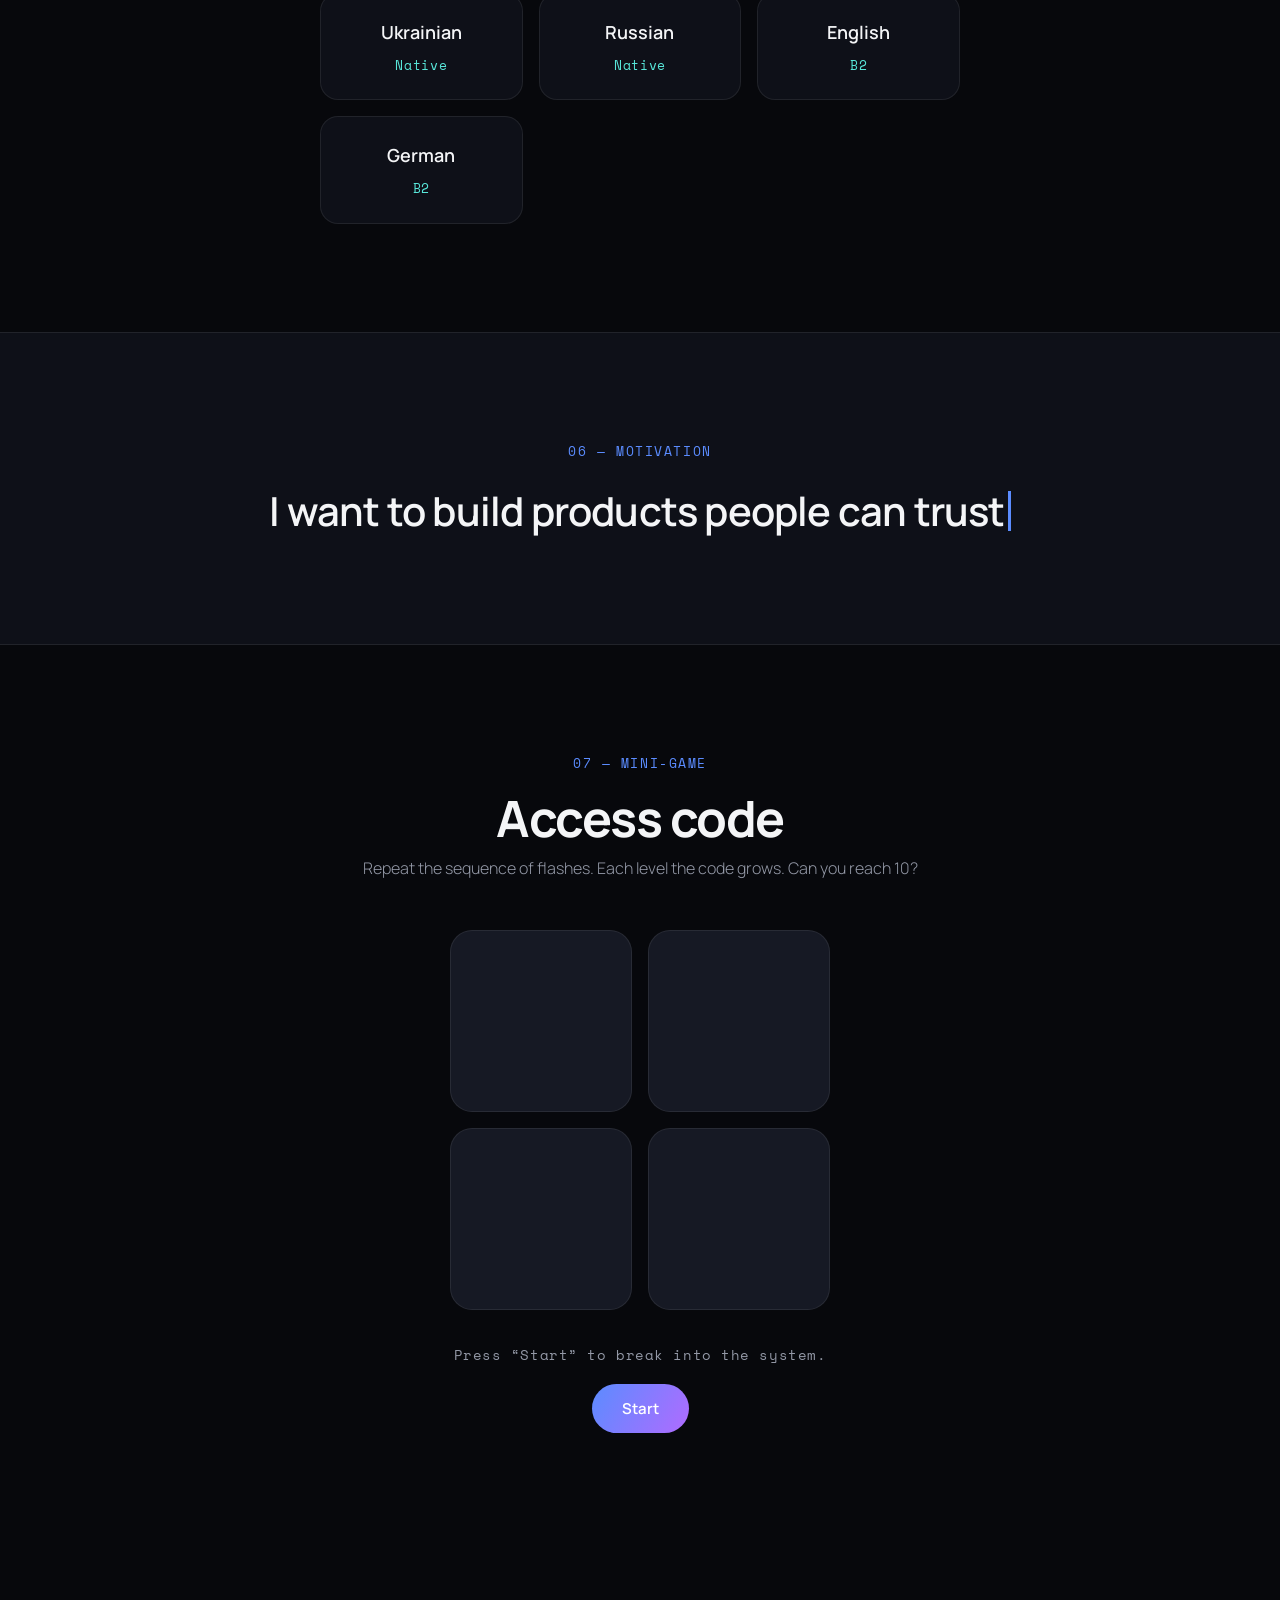
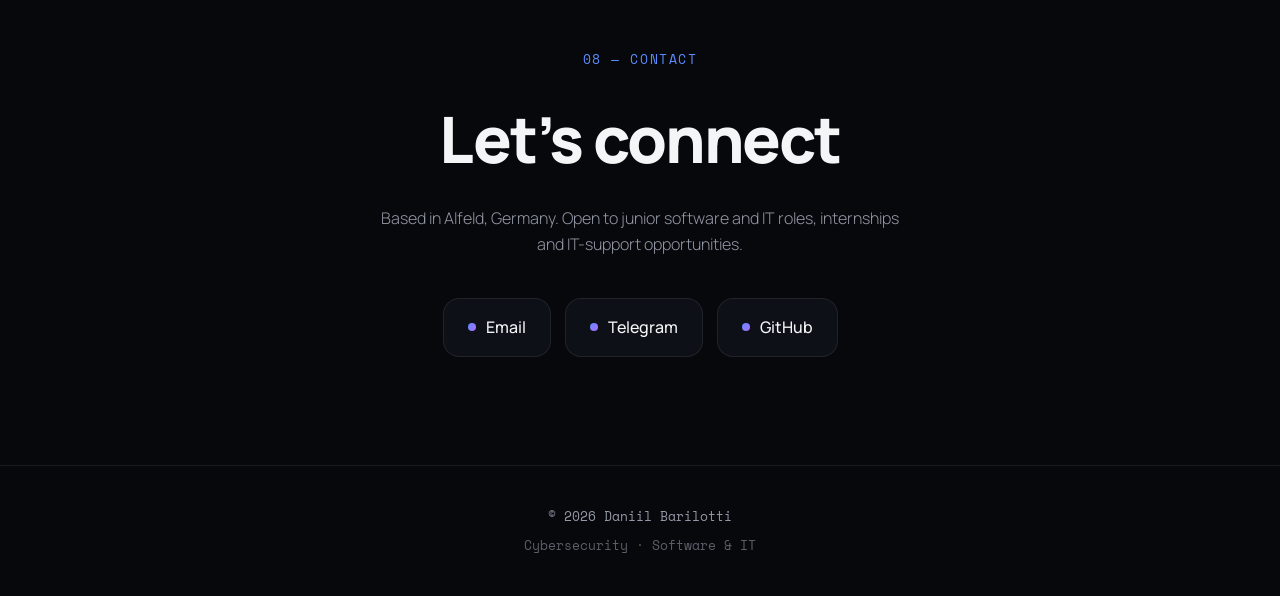
==== commit 9ec48b14: "content: broaden role positioning to software & IT; rebuild CV and portfolio documents" ====
--- a/index.html
+++ b/index.html
@@ -4,7 +4,7 @@
 <meta charset="UTF-8" />
 <meta name="viewport" content="width=device-width, initial-scale=1.0" />
 <title data-i18n="meta.title">Daniil Barilotti — Portfolio</title>
-<meta name="description" content="Cybersecurity student & frontend developer · portfolio" />
+<meta name="description" content="Cybersecurity student & software / IT developer · portfolio" />
 <link rel="preconnect" href="https://fonts.googleapis.com" />
 <link rel="preconnect" href="https://fonts.gstatic.com" crossorigin />
 <link href="https://fonts.googleapis.com/css2?family=Manrope:wght@200;300;400;500;600;700;800&family=Space+Mono:wght@400;700&display=swap" rel="stylesheet" />
@@ -44,7 +44,7 @@
     </div>
     <h1 class="anim a2">Daniil Barilotti <span class="grad">.</span></h1>
     <p class="tagline anim a3" data-i18n="hero.tagline">
-      Frontend development, with a foundation in cybersecurity.
+      IT & software development, with a foundation in cybersecurity.
     </p>
     <div class="hero-actions"><a class="btn" href="#projects">Explore projects / Projekte</a><a class="btn ghost" href="career/cv-de.html">Lebenslauf</a><a class="btn ghost" href="career/Daniil-Barilotti-Portfolio.html">Portfolio HTML</a><a class="btn ghost" href="career/Daniil-Barilotti-Portfolio-DE.pdf">Portfolio PDF</a></div>
     <div class="scroll-hint"><span>SCROLL</span><span class="line"></span></div>
@@ -245,10 +245,10 @@
 
   <footer>
     <div>© <span id="year"></span> Daniil Barilotti</div>
-    <div style="margin-top:8px;opacity:.6" data-i18n="footer.tag">Cybersecurity · Frontend</div>
+    <div style="margin-top:8px;opacity:.6" data-i18n="footer.tag">Cybersecurity · Software & IT</div>
   </footer>
 
-  <script src="main.js?v=20261102-cinedrop-url"></script>
+  <script src="main.js?v=20261102-roles"></script>
 </body>
 </html>
 
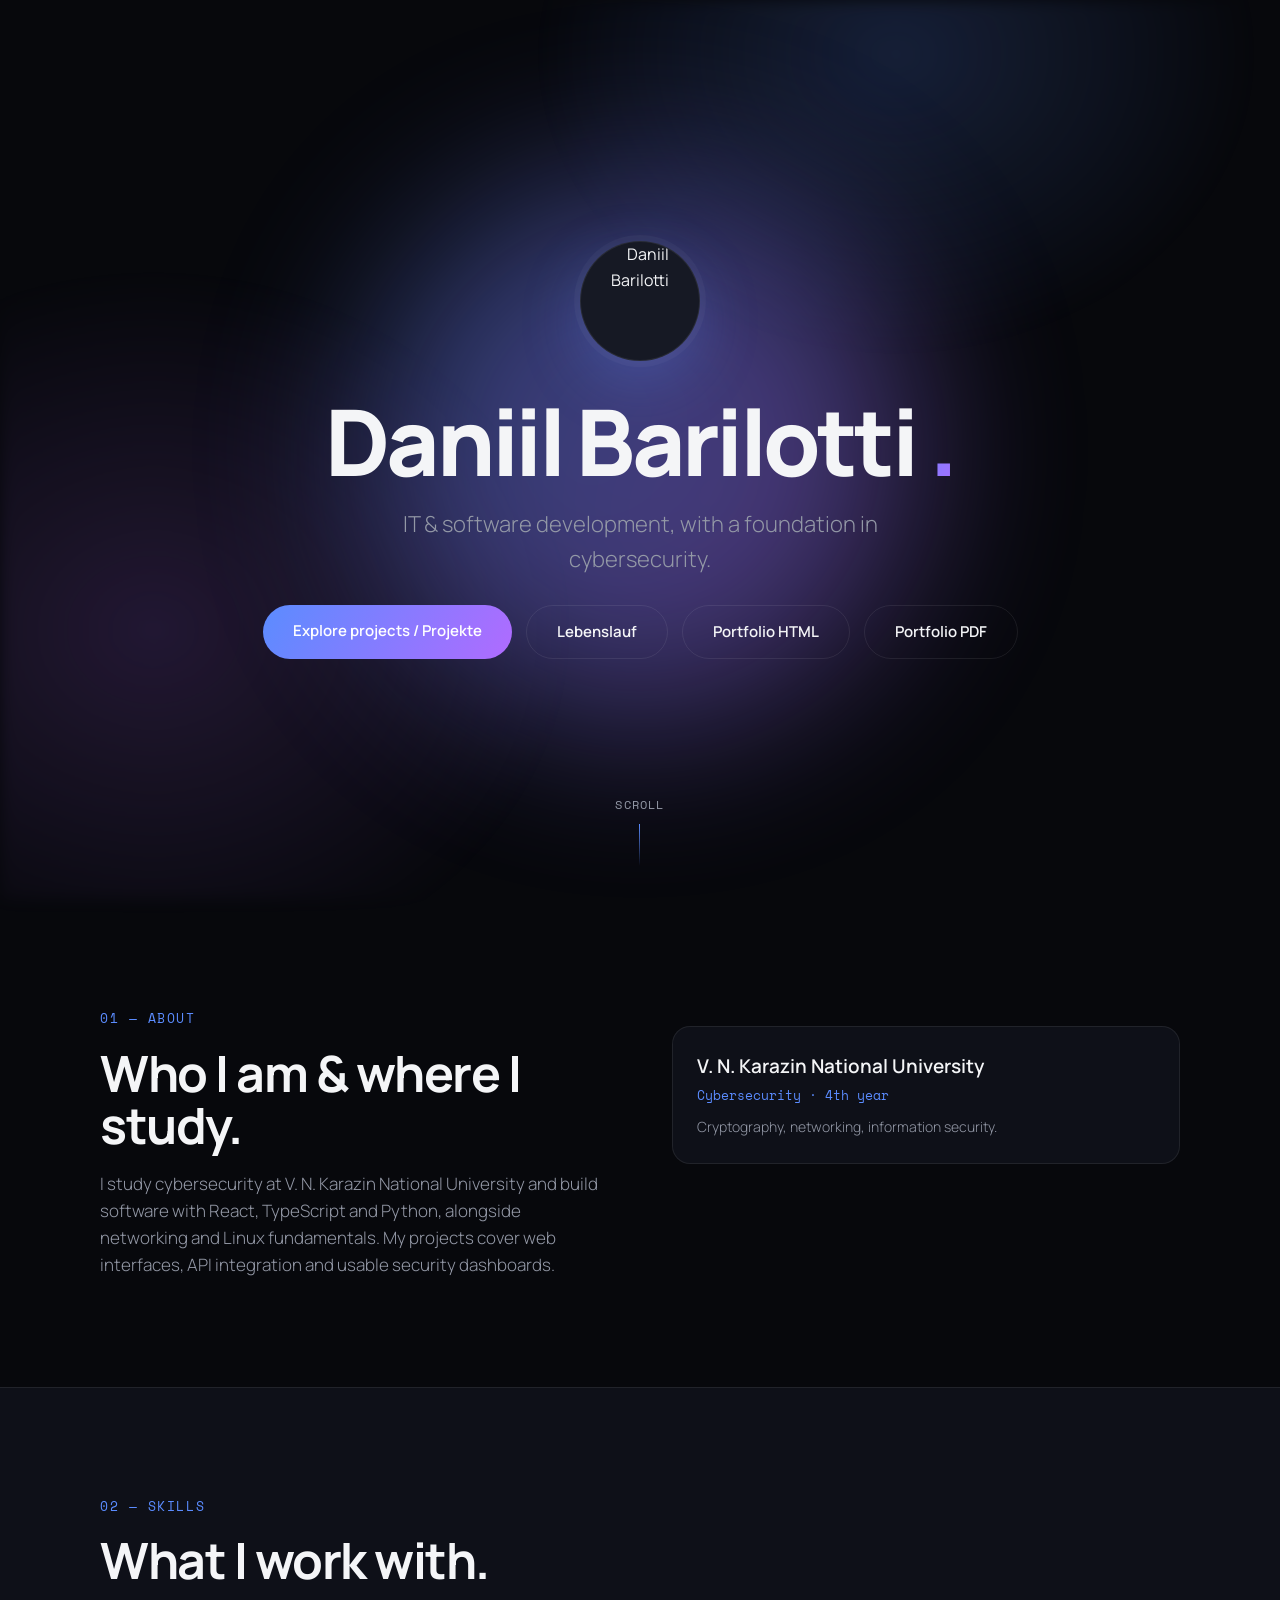
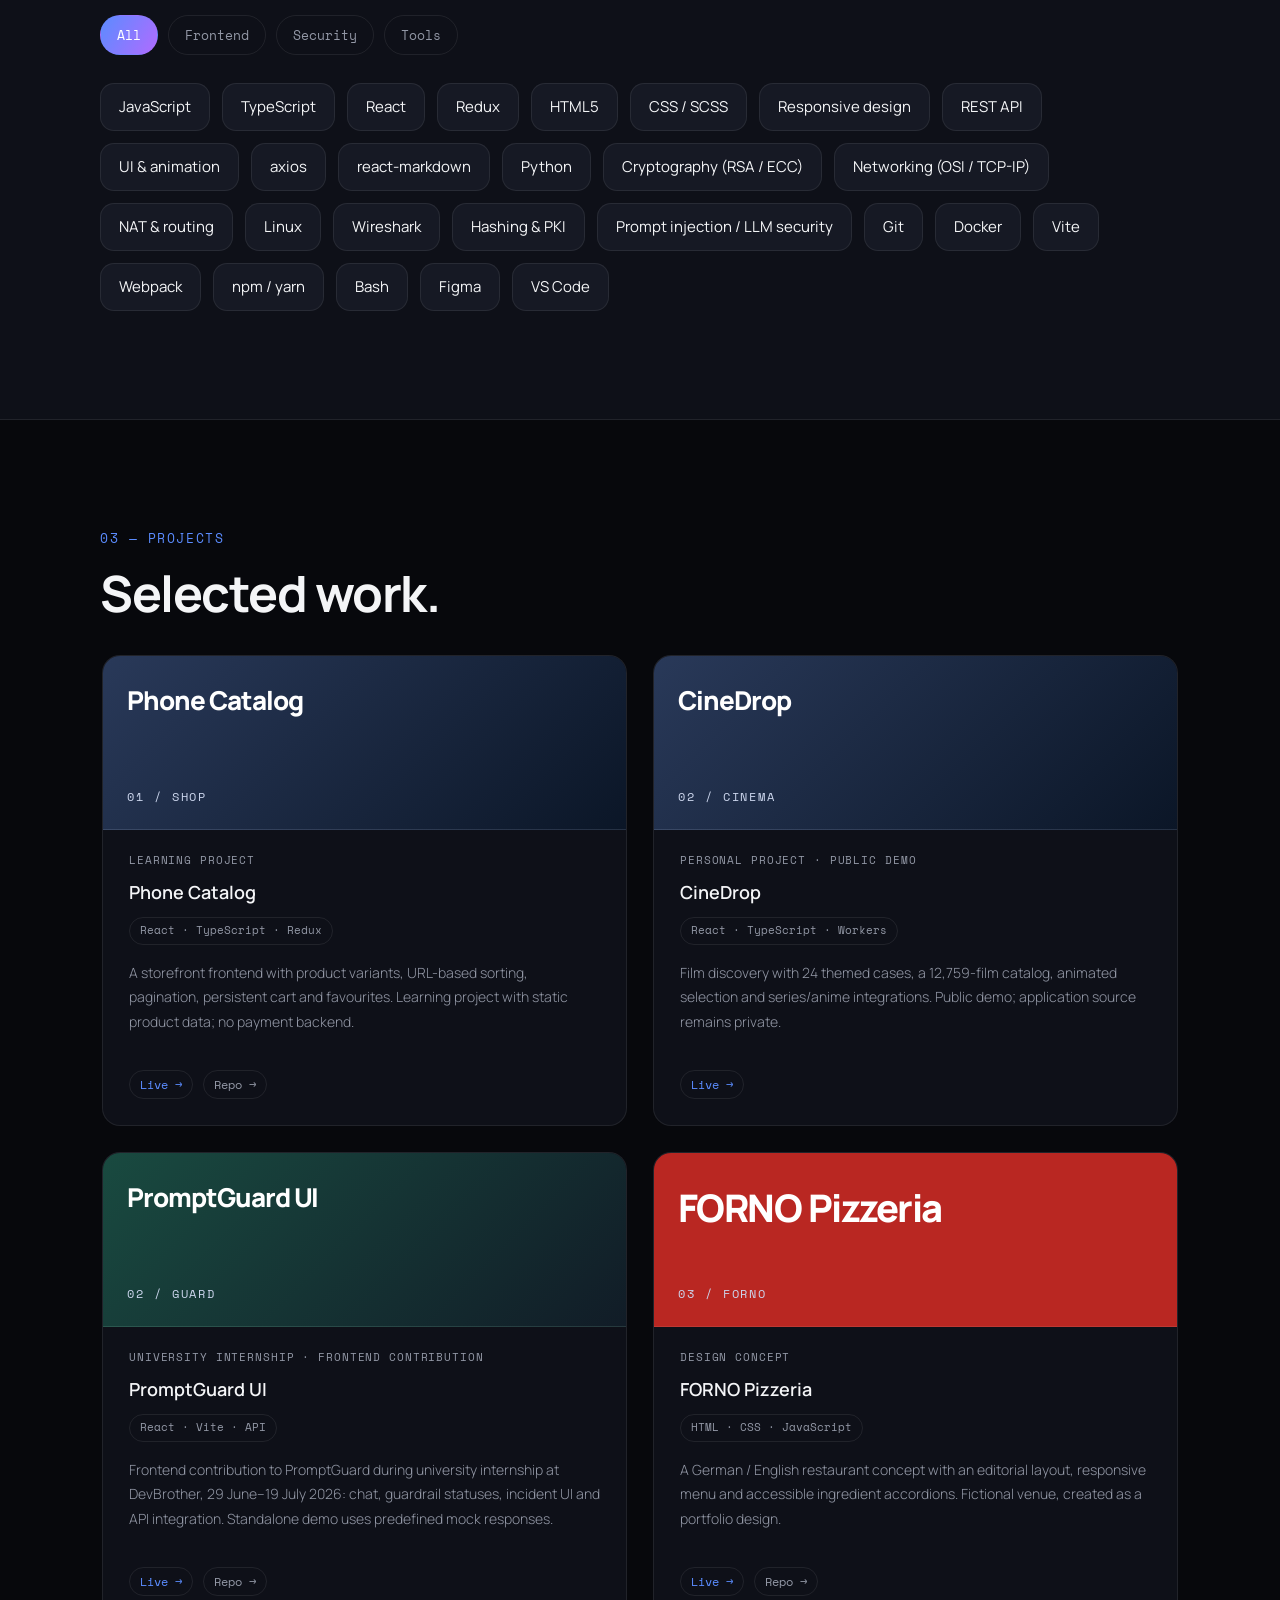
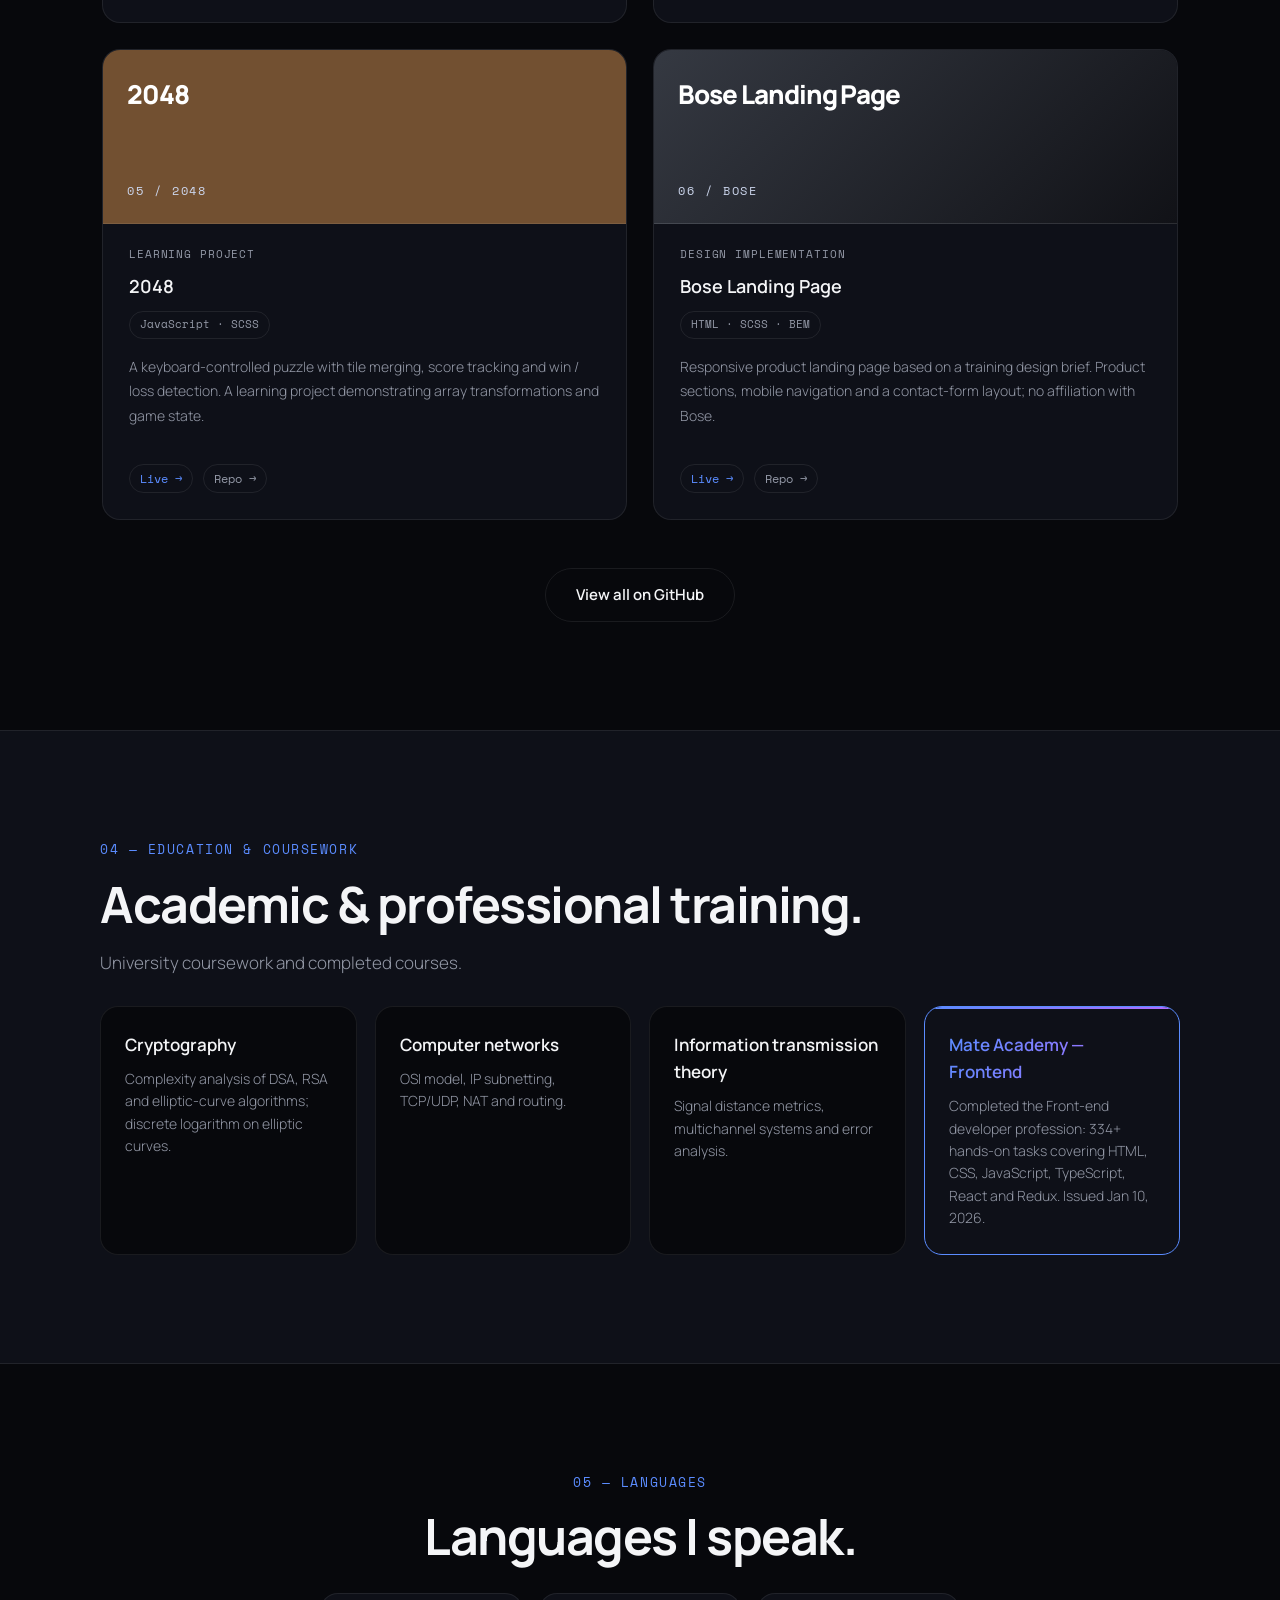
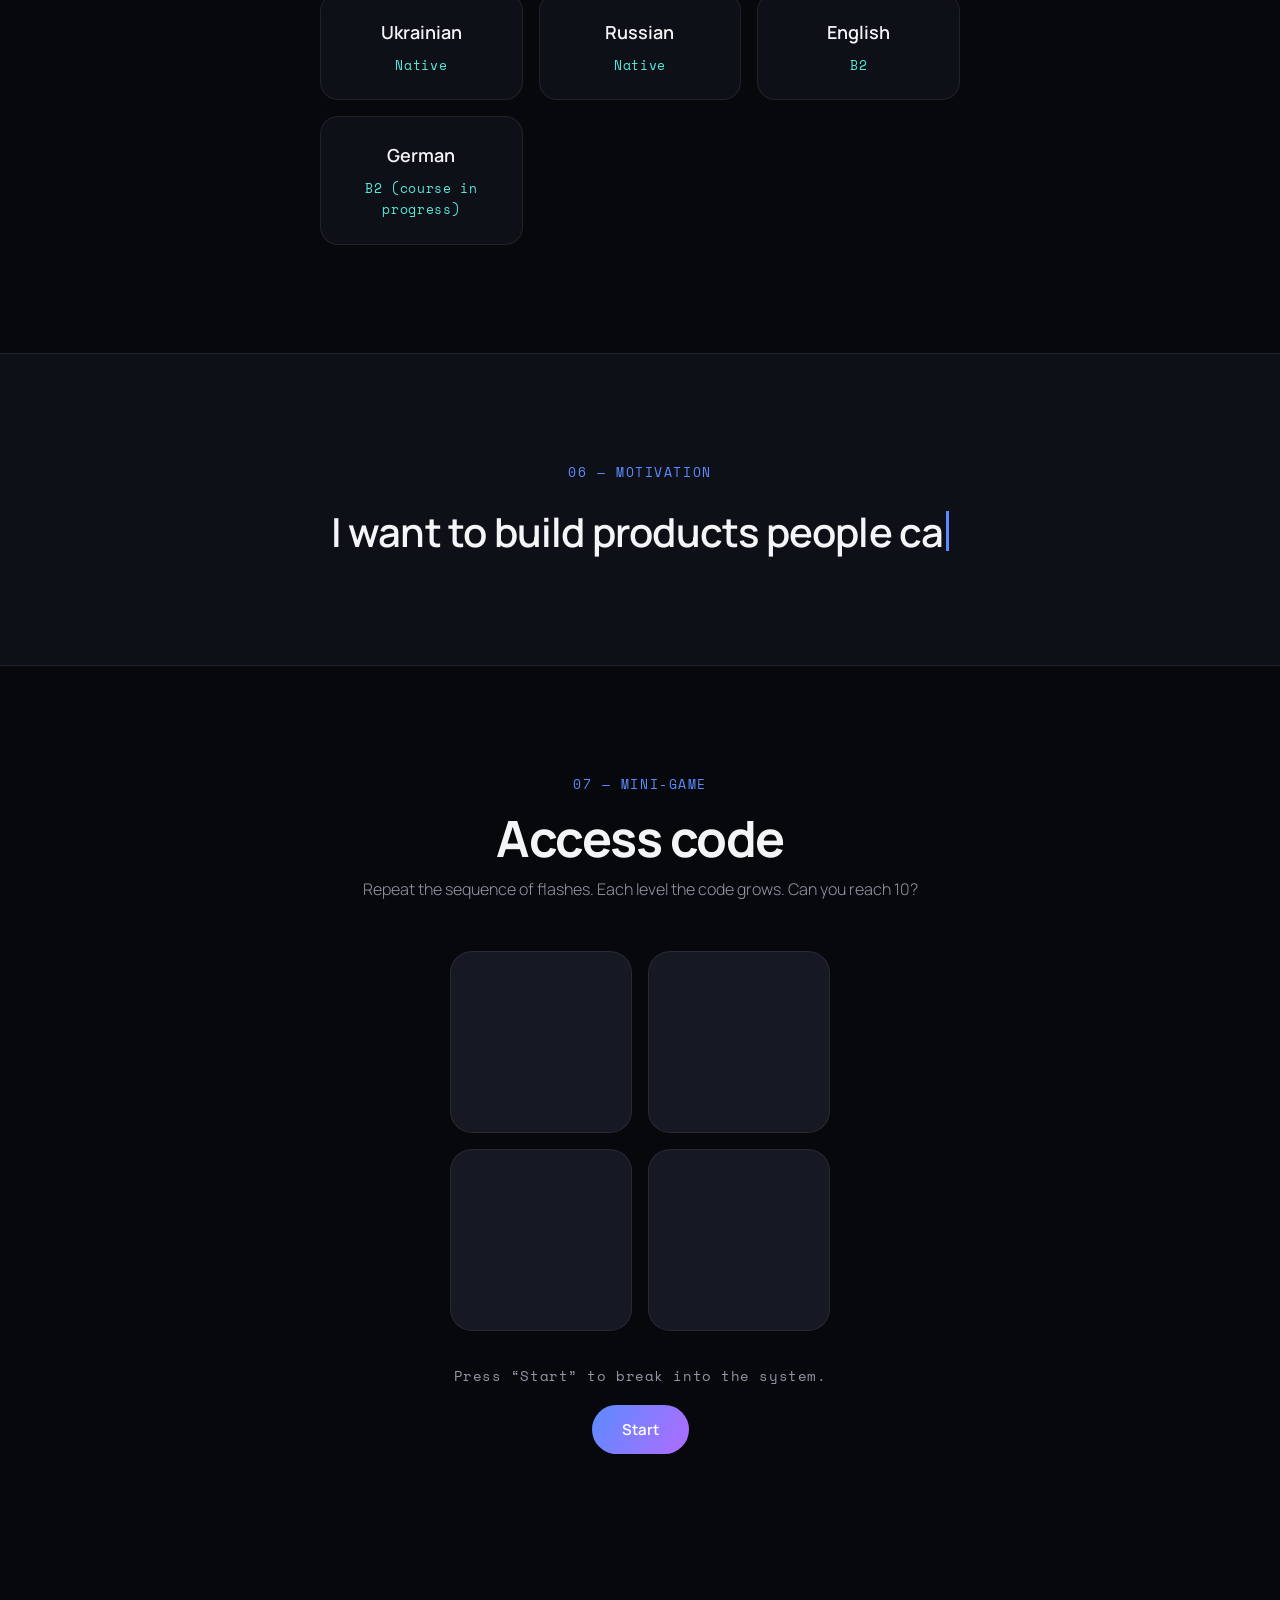
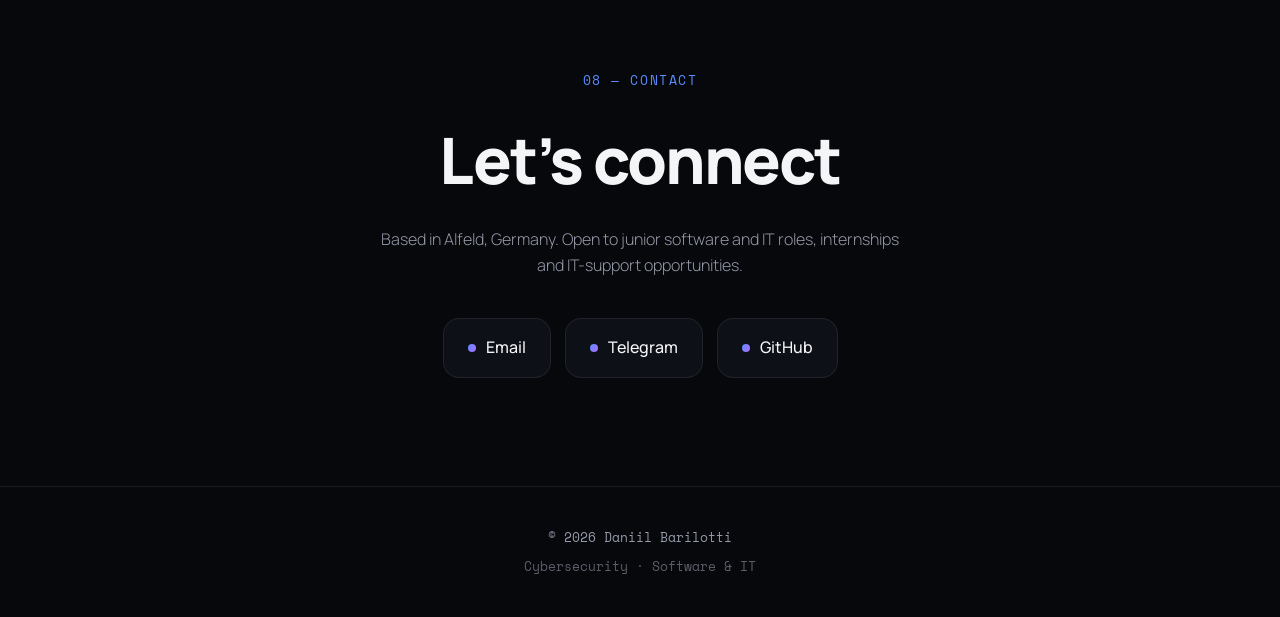
==== commit 0af0d7d7: "content: add internship and training to CV, update German level, restore screenshots, remove interna" ====
--- a/index.html
+++ b/index.html
@@ -186,7 +186,7 @@
         </div>
         <div class="lang-card">
           <span class="lang-name" data-i18n="lang.de">German</span>
-          <span class="lang-lvl">B2</span>
+          <span class="lang-lvl" data-i18n="lang.de.lvl">B2 (course in progress)</span>
         </div>
       </div>
     </div>
@@ -248,7 +248,7 @@
     <div style="margin-top:8px;opacity:.6" data-i18n="footer.tag">Cybersecurity · Software & IT</div>
   </footer>
 
-  <script src="main.js?v=20261102-roles"></script>
+  <script src="main.js?v=20261103-lang"></script>
 </body>
 </html>
 
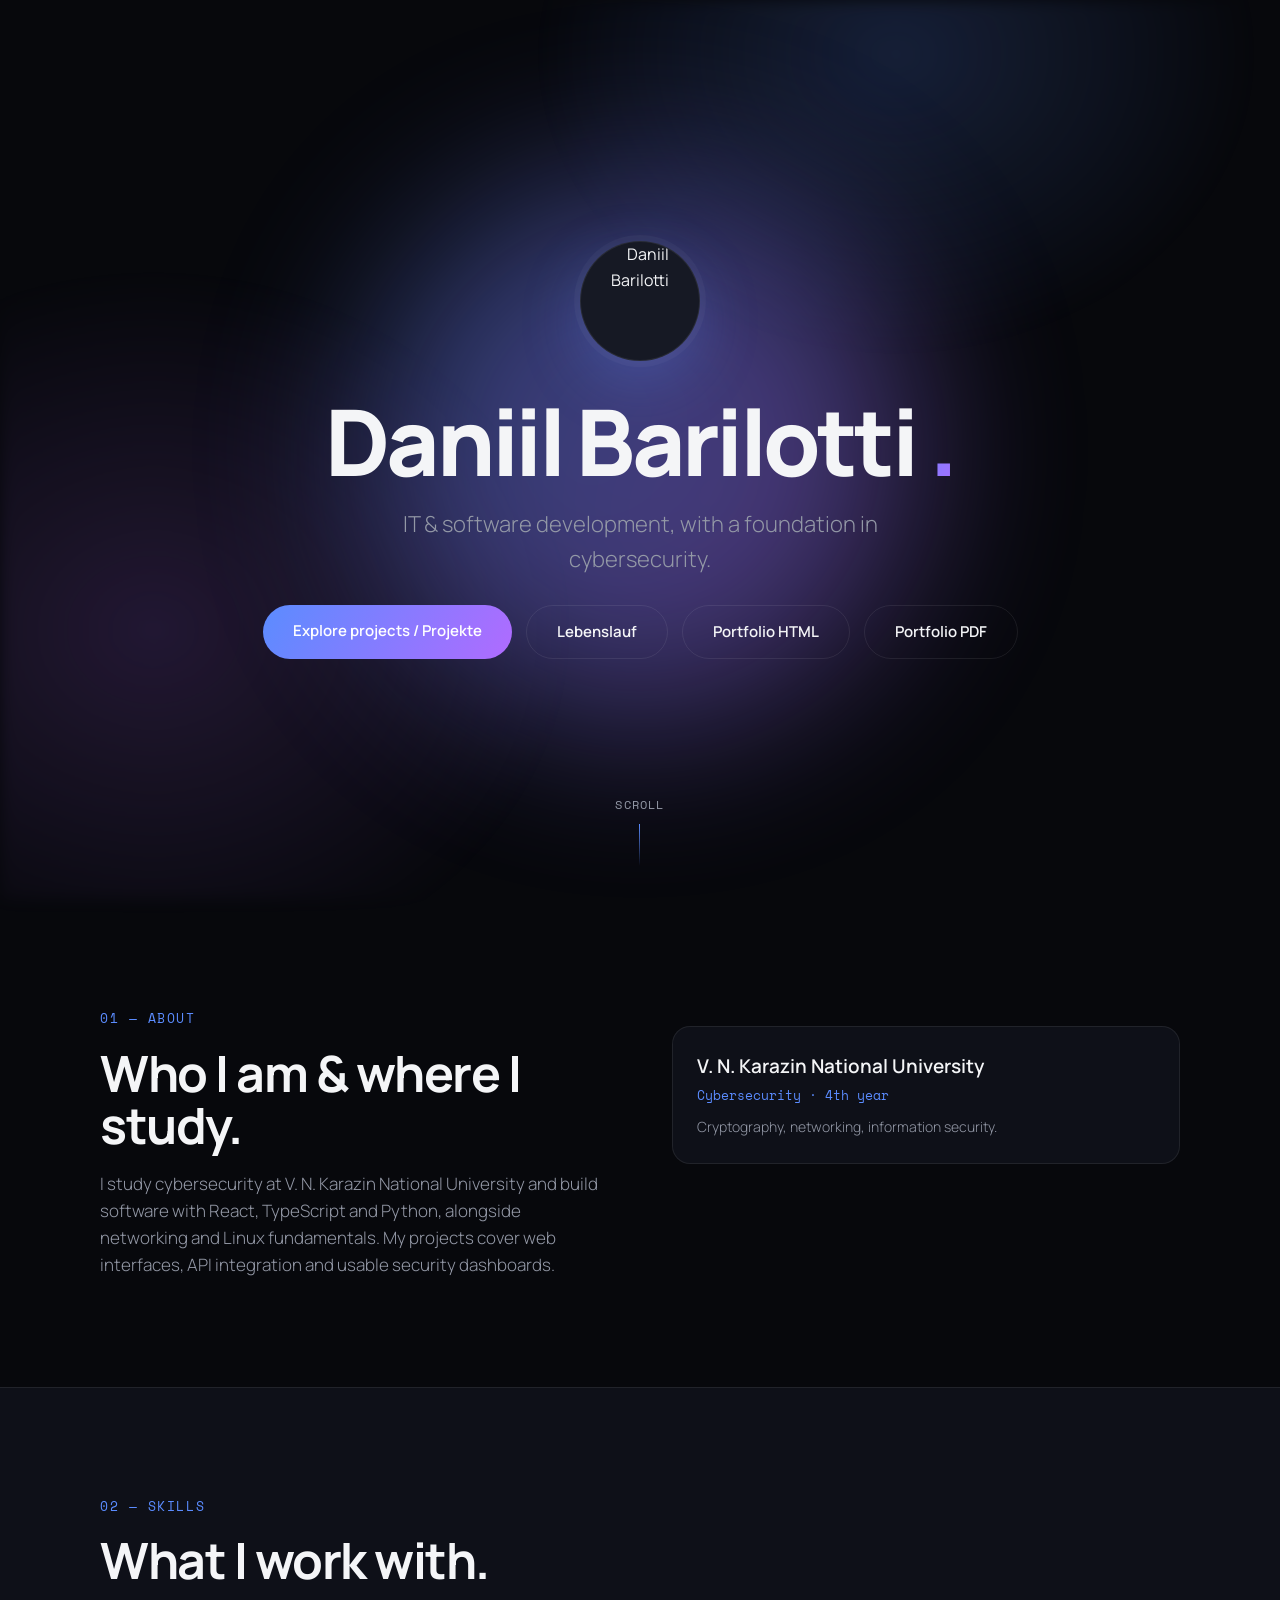
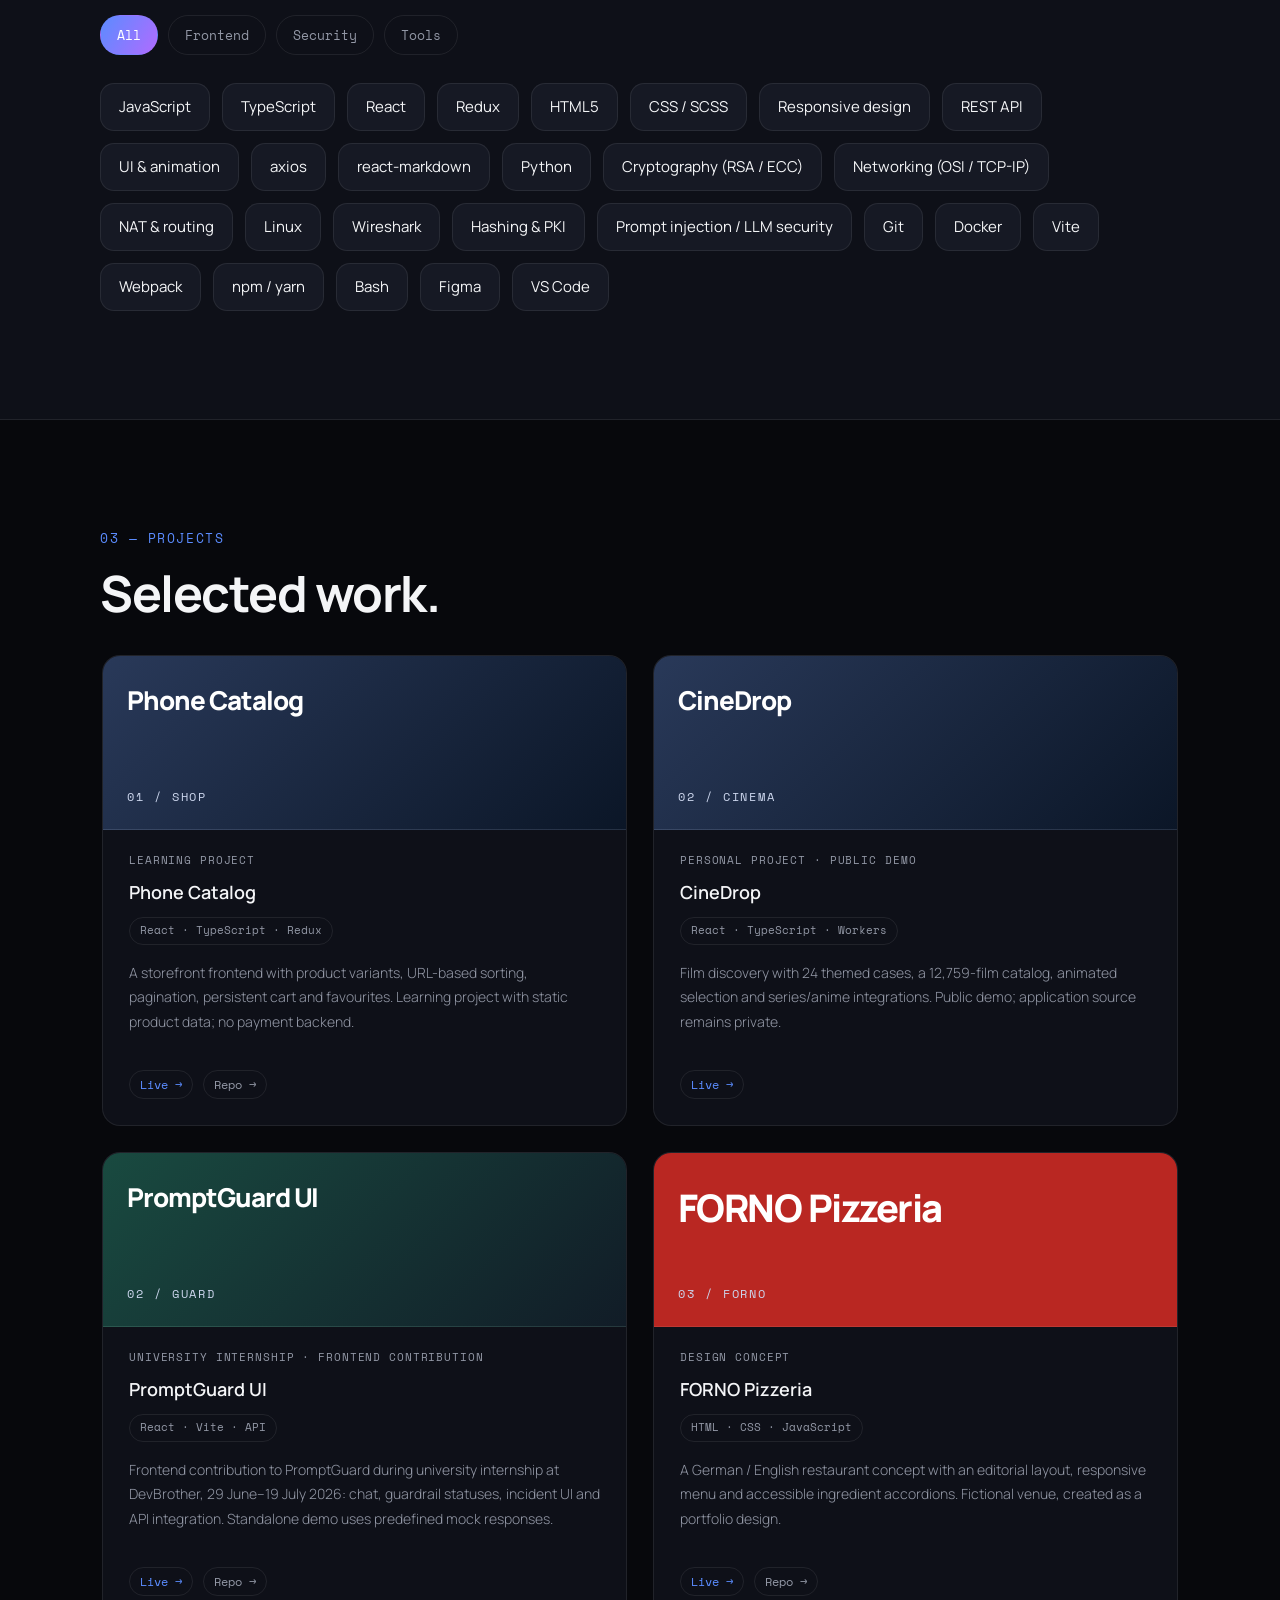
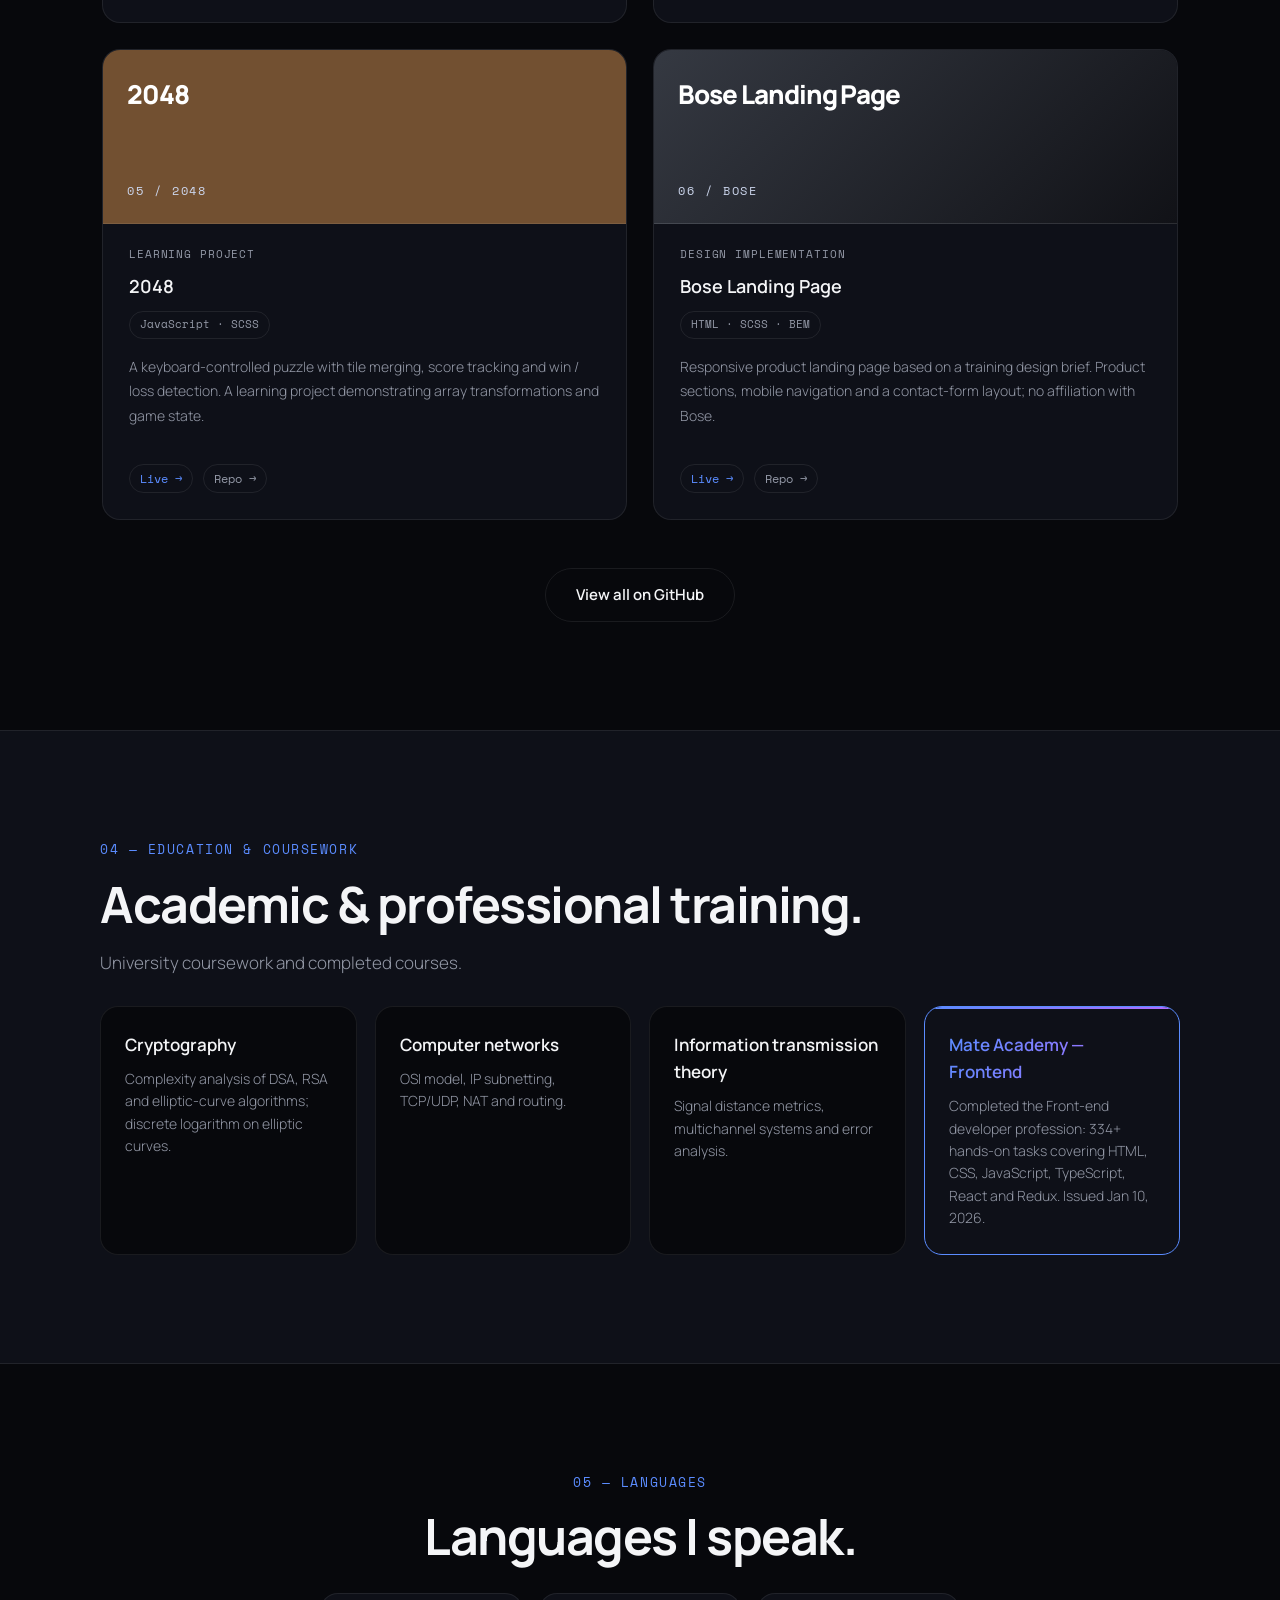
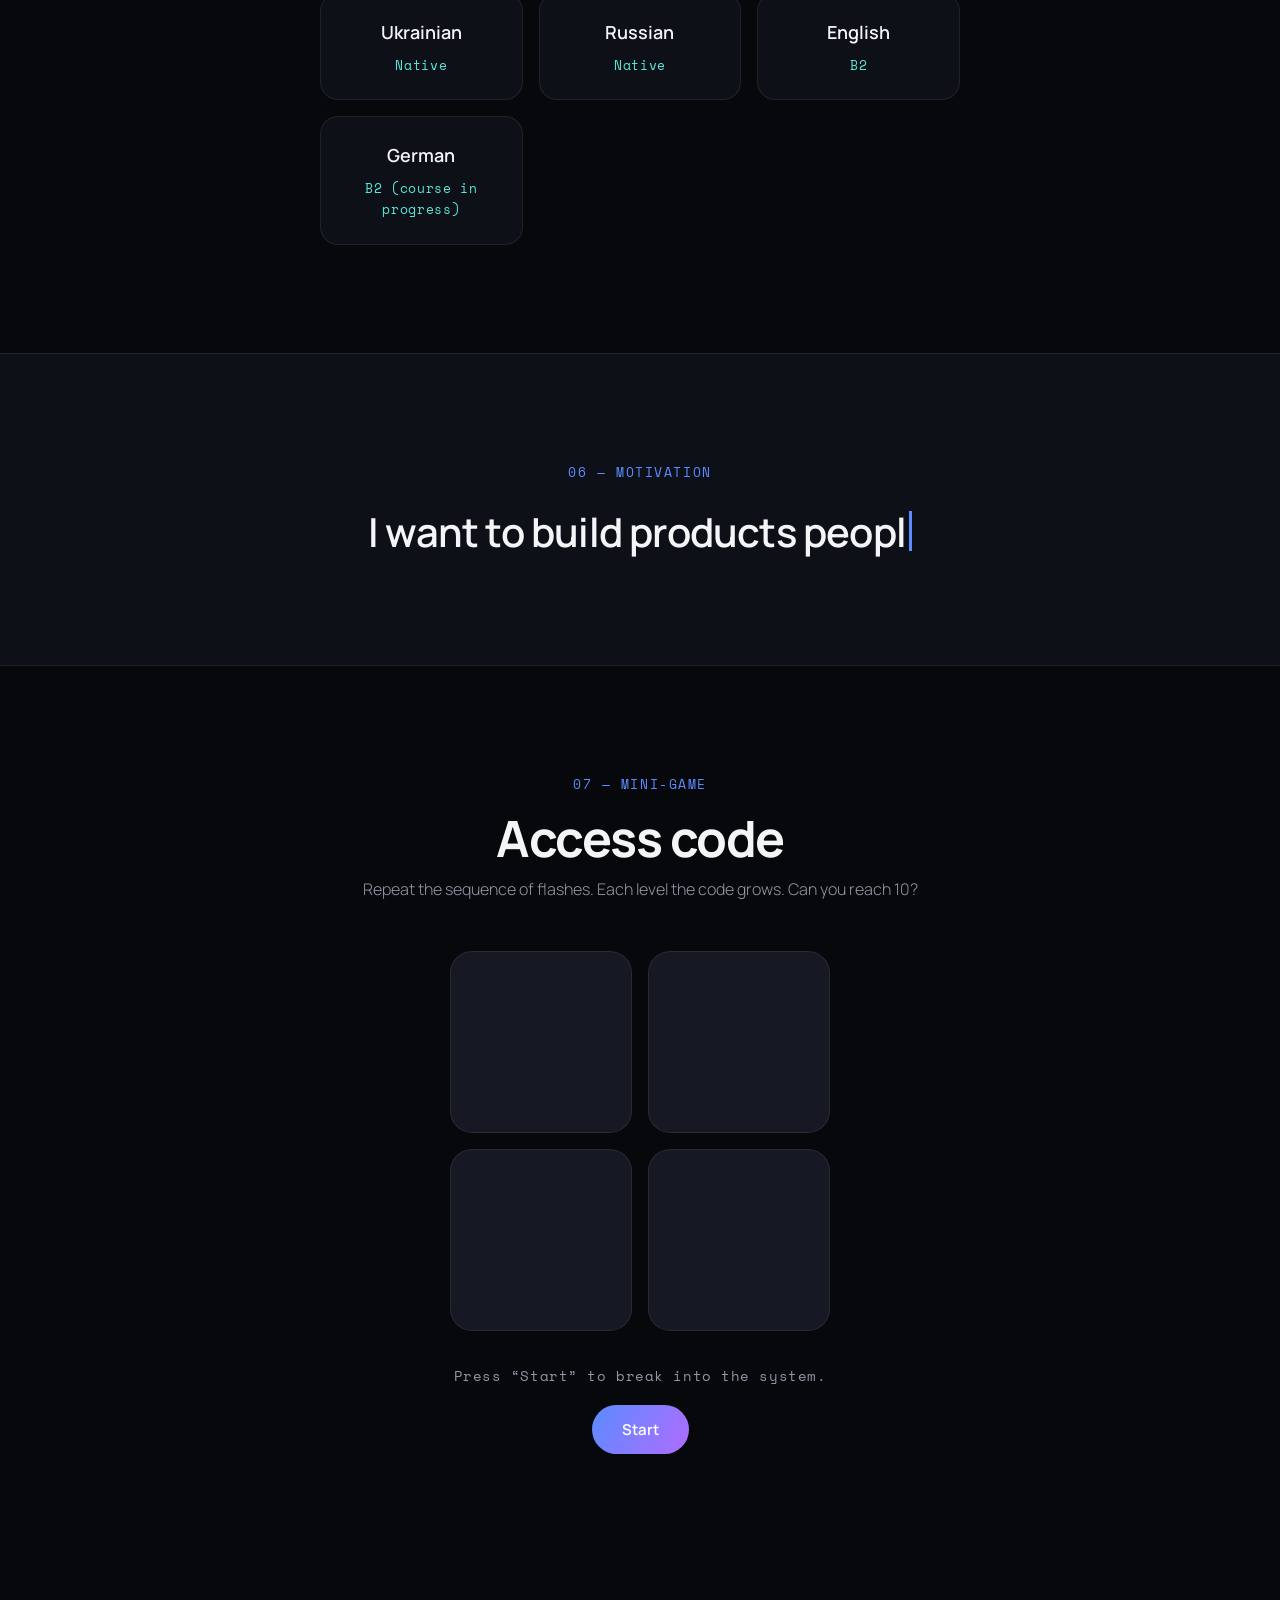
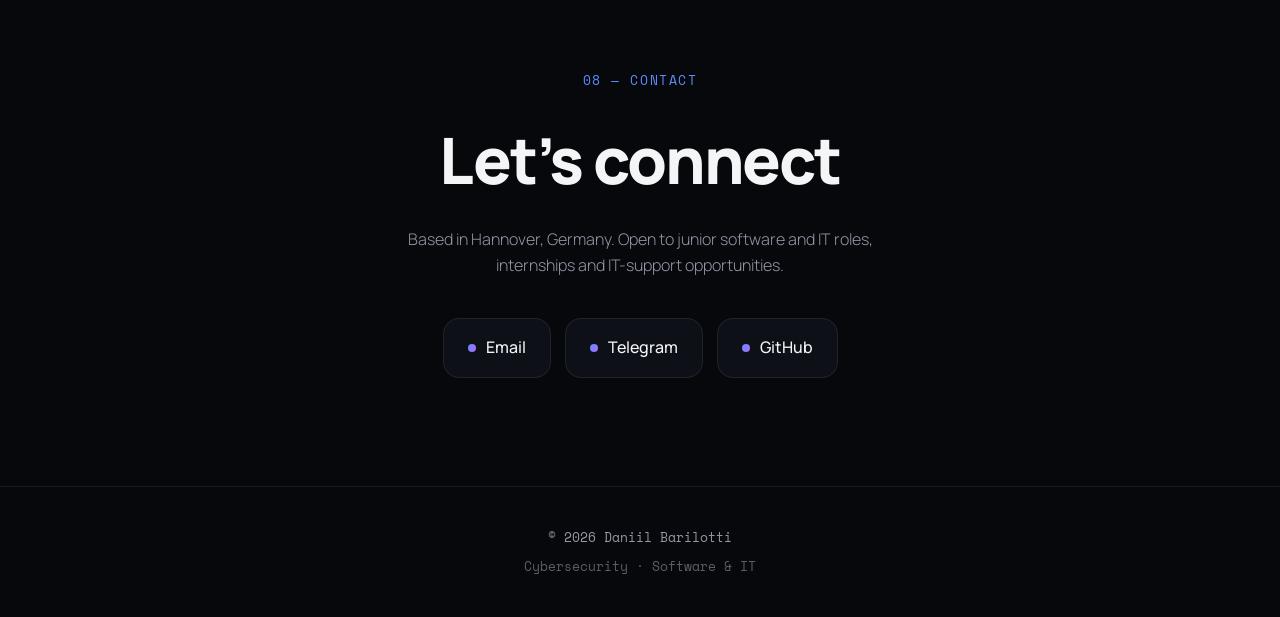
==== commit 6da8c5b0: "content: update location to Hannover" ====
--- a/index.html
+++ b/index.html
@@ -248,7 +248,7 @@
     <div style="margin-top:8px;opacity:.6" data-i18n="footer.tag">Cybersecurity · Software & IT</div>
   </footer>
 
-  <script src="main.js?v=20261103-lang"></script>
+  <script src="main.js?v=20261103-hannover"></script>
 </body>
 </html>
 
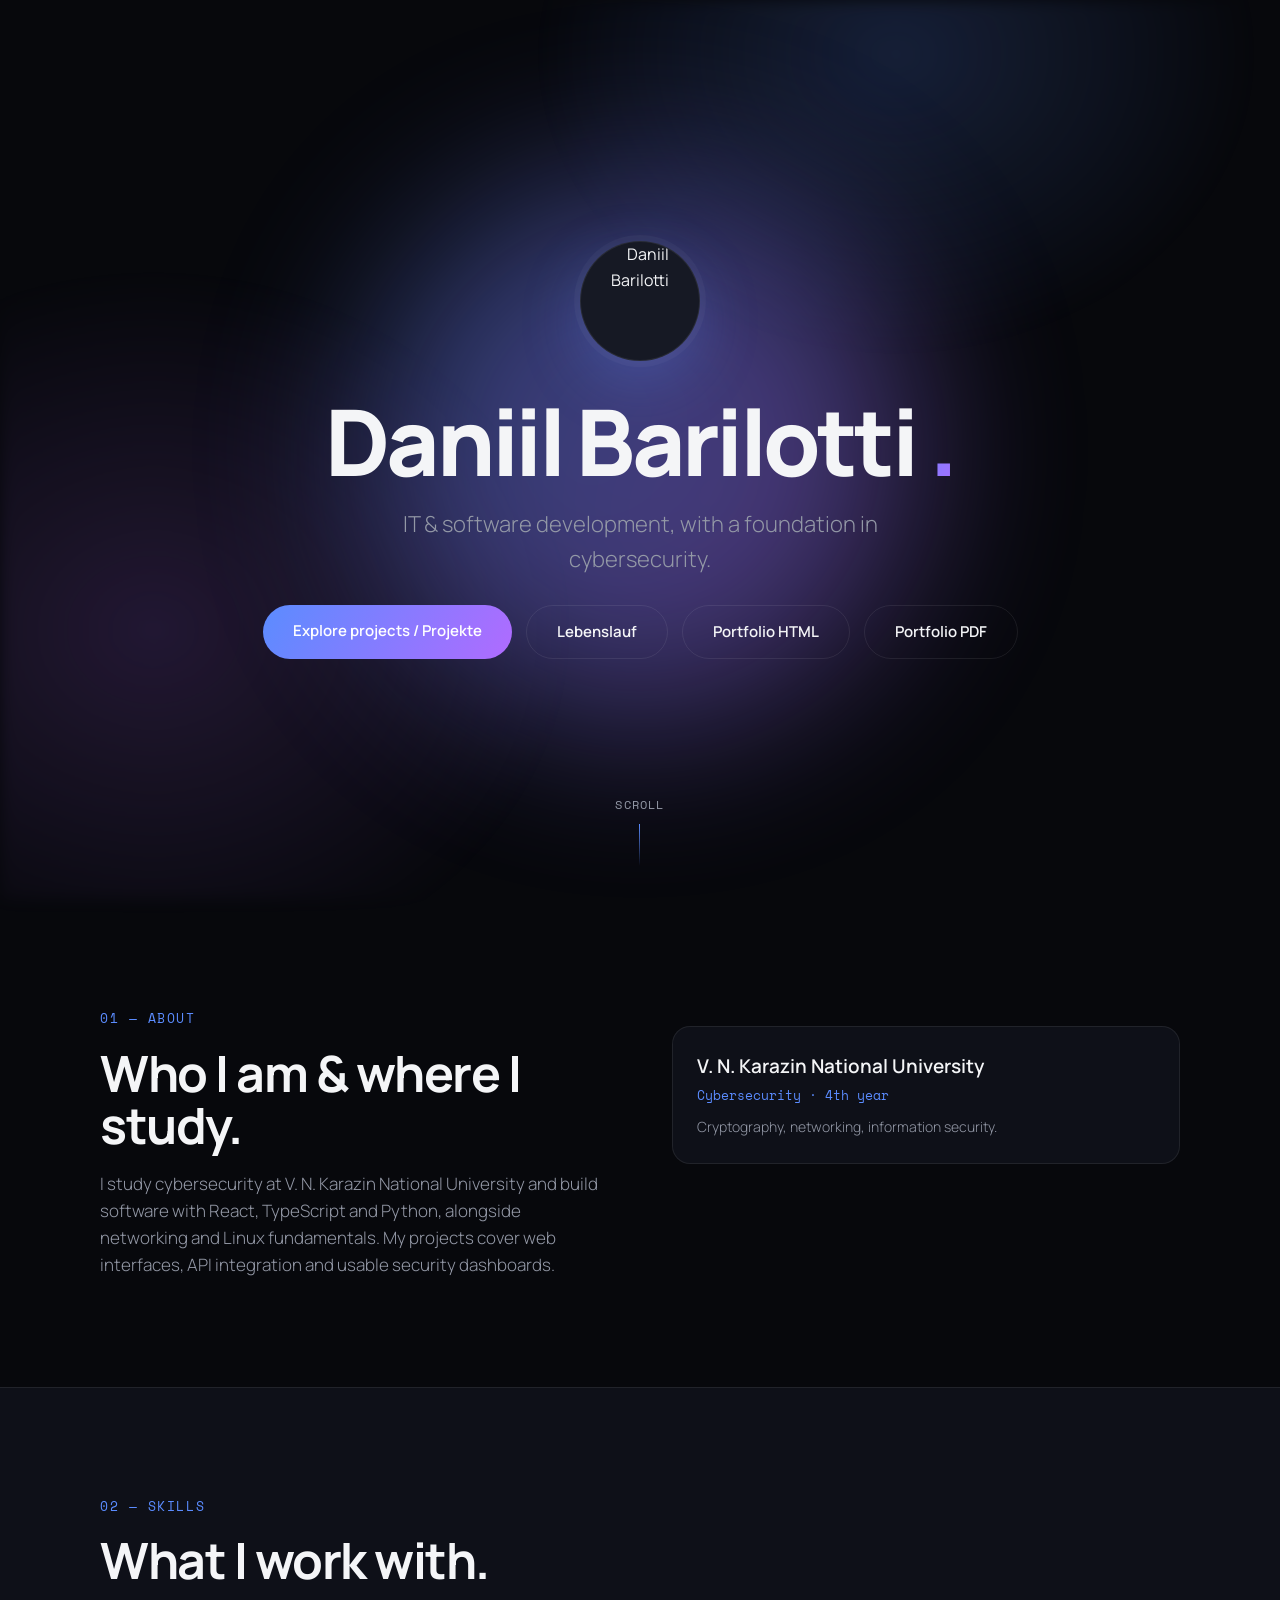
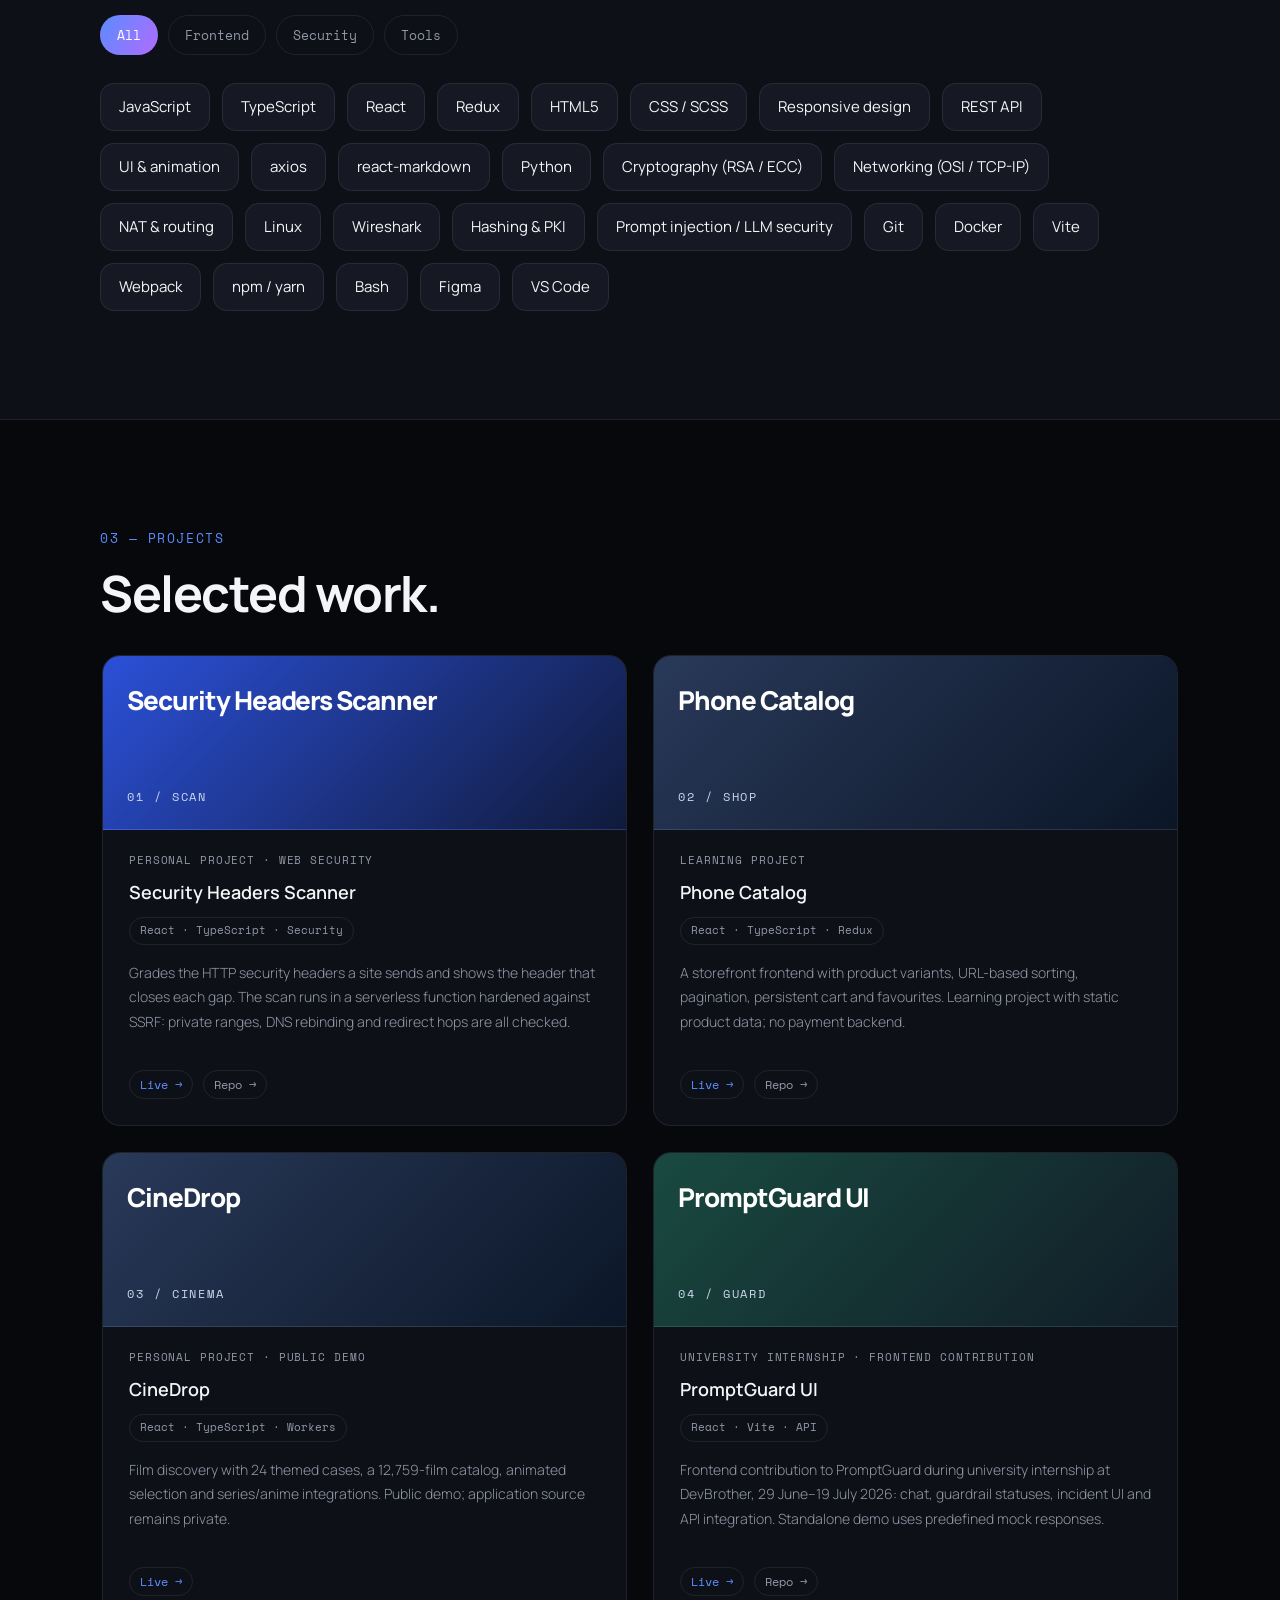
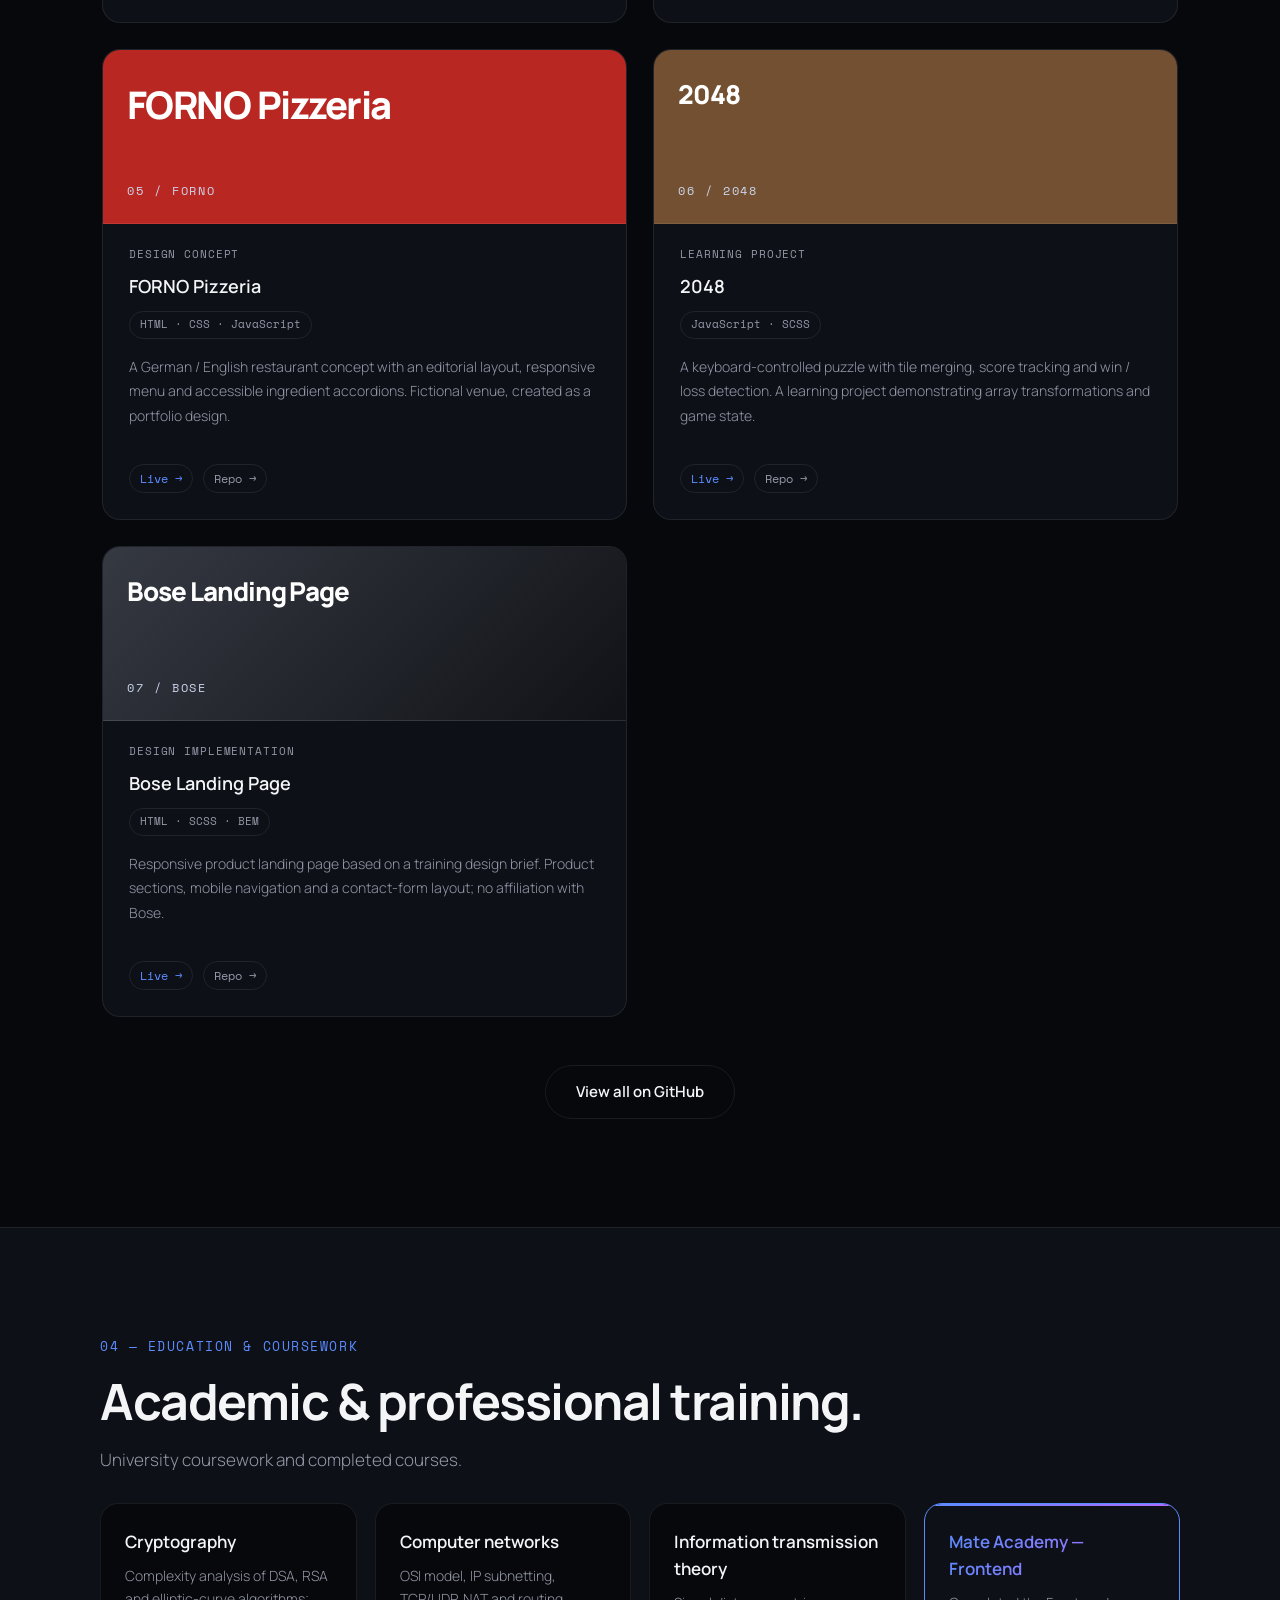
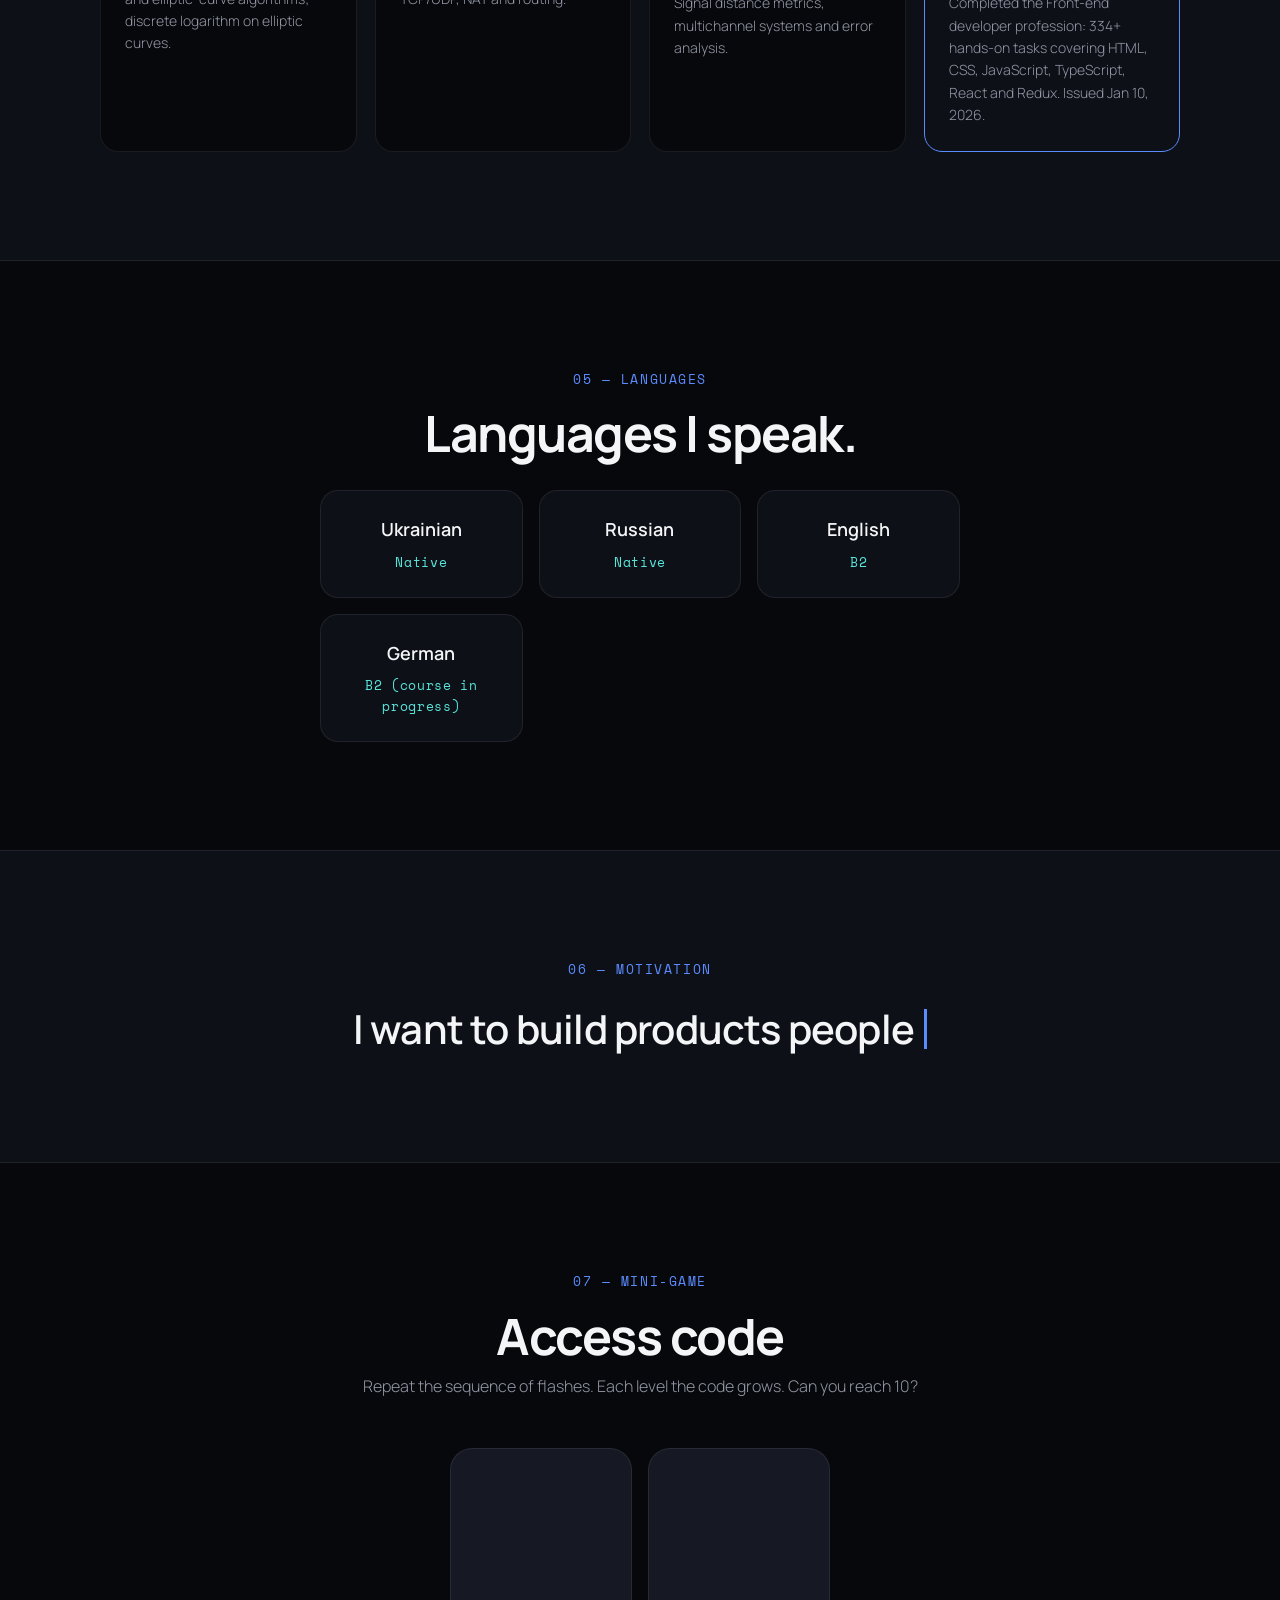
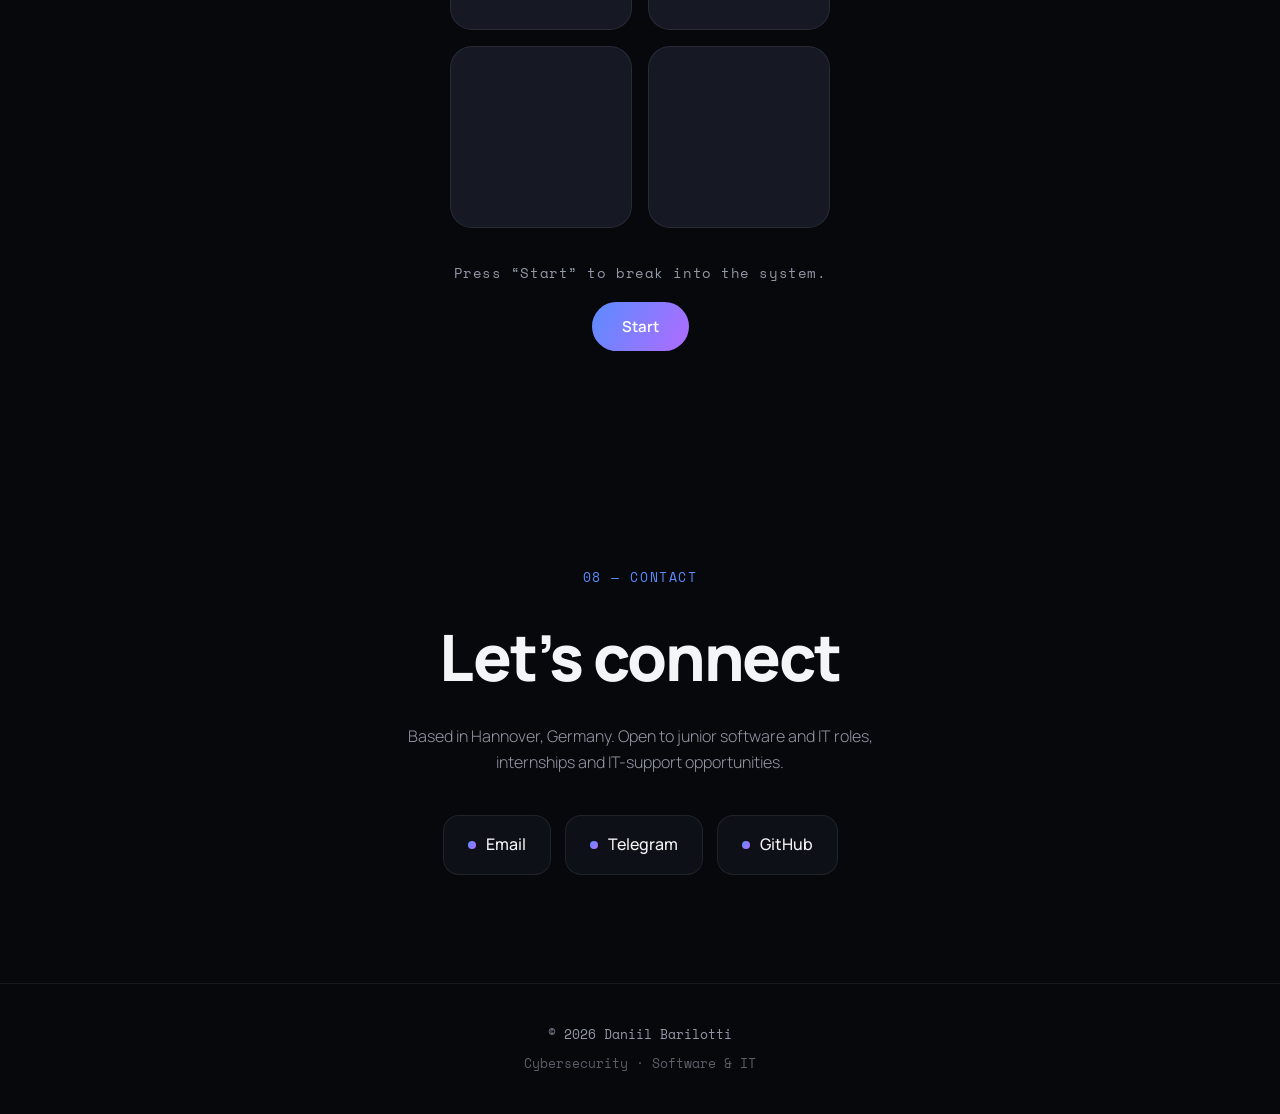
==== commit 3701208c: "content: add Security Headers Scanner to projects and portfolio" ====
--- a/index.html
+++ b/index.html
@@ -248,7 +248,7 @@
     <div style="margin-top:8px;opacity:.6" data-i18n="footer.tag">Cybersecurity · Software & IT</div>
   </footer>
 
-  <script src="main.js?v=20261103-hannover"></script>
+  <script src="main.js?v=20261114-scanner"></script>
 </body>
 </html>
 
--- a/styles.css
+++ b/styles.css
@@ -244,6 +244,7 @@
 .project-cover{height:174px;margin:0 -26px 22px;padding:24px;display:flex;flex-direction:column;justify-content:space-between;background:linear-gradient(135deg,#293959,#0b1627);border-bottom:1px solid var(--line)}
 .cover-name{font-size:26px;font-weight:800;letter-spacing:-.04em;color:#fff}
 .cover-symbol{font:12px 'Space Mono',monospace;letter-spacing:.16em;color:#ccd6ed}
+[data-kind="scanner"] .project-cover{background:linear-gradient(135deg,#2b50d8,#101a3a)}
 [data-kind="security"] .project-cover{background:linear-gradient(135deg,#194a40,#111c27)}
 [data-kind="forno"] .project-cover{background:#b92722}.project-grid [data-kind="forno"] .cover-name{font-size:38px}
 [data-kind="tasks"] .project-cover{background:linear-gradient(135deg,#524069,#171827)}
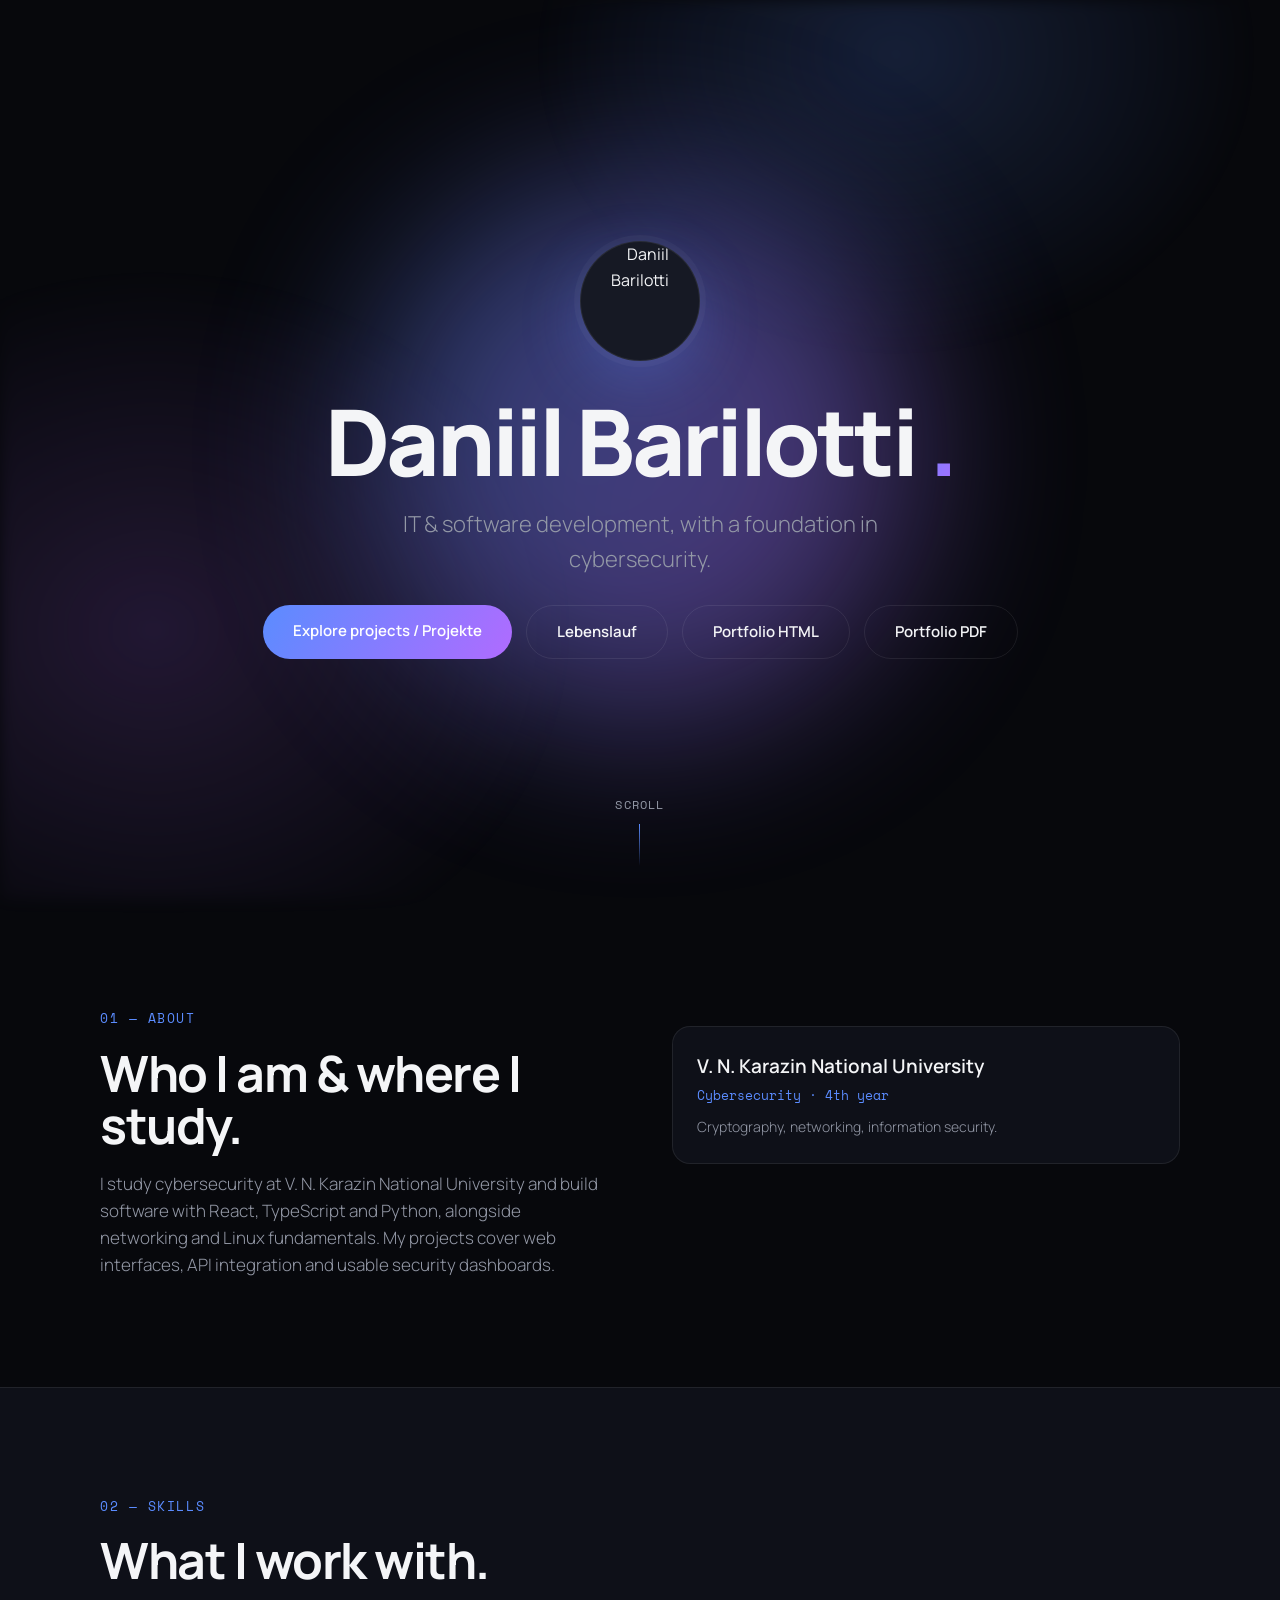
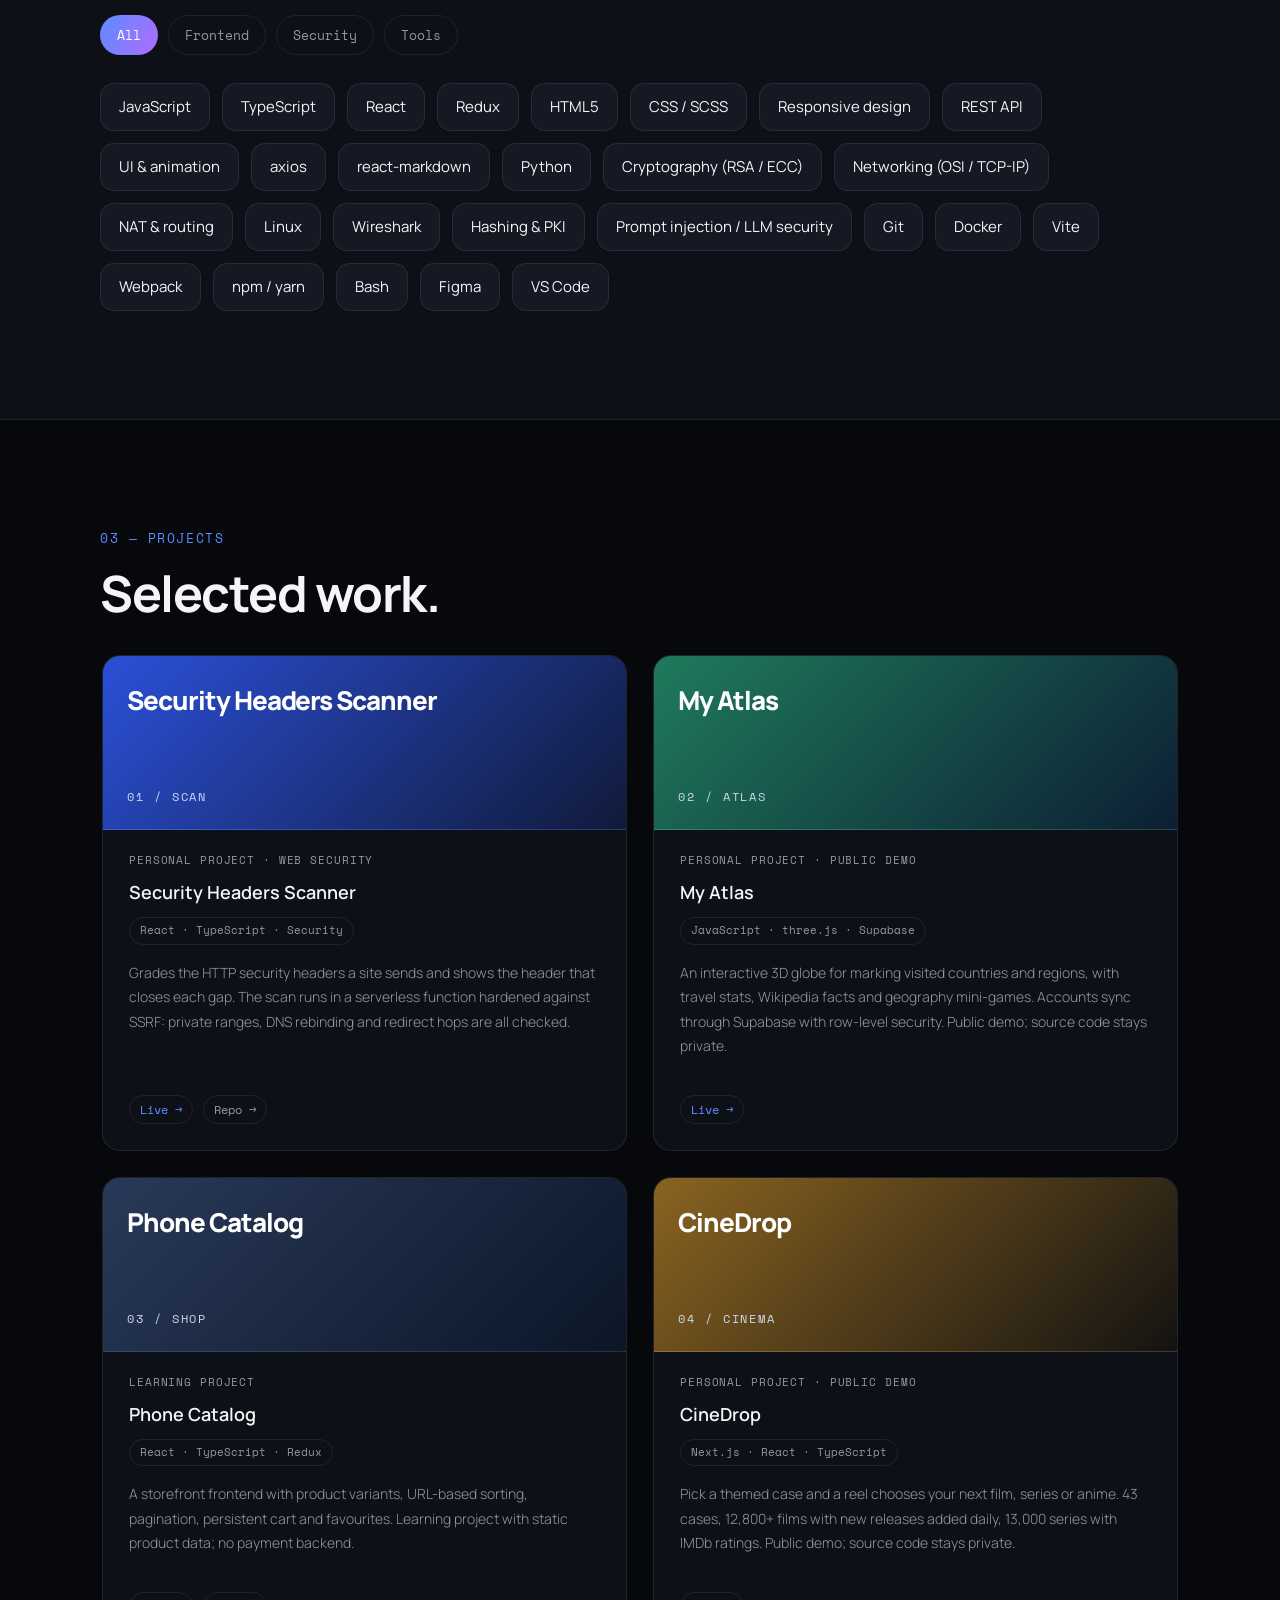
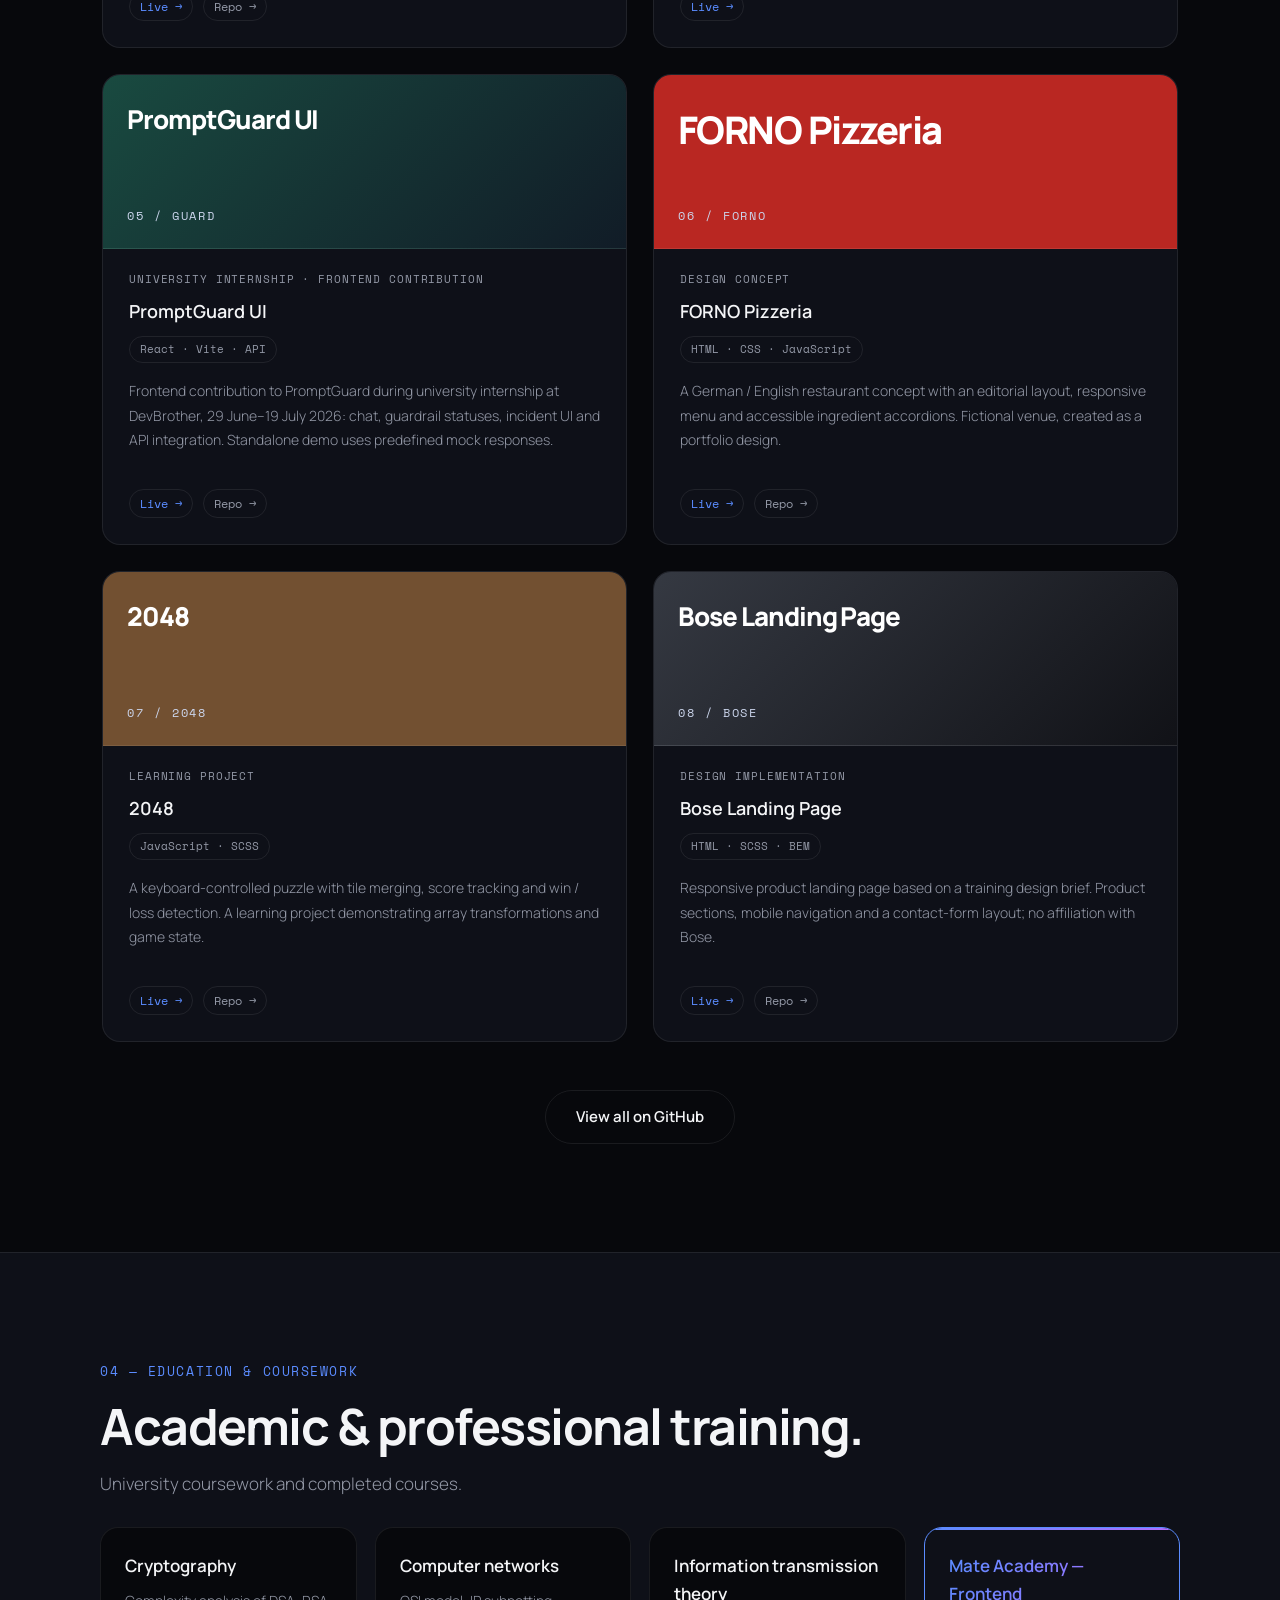
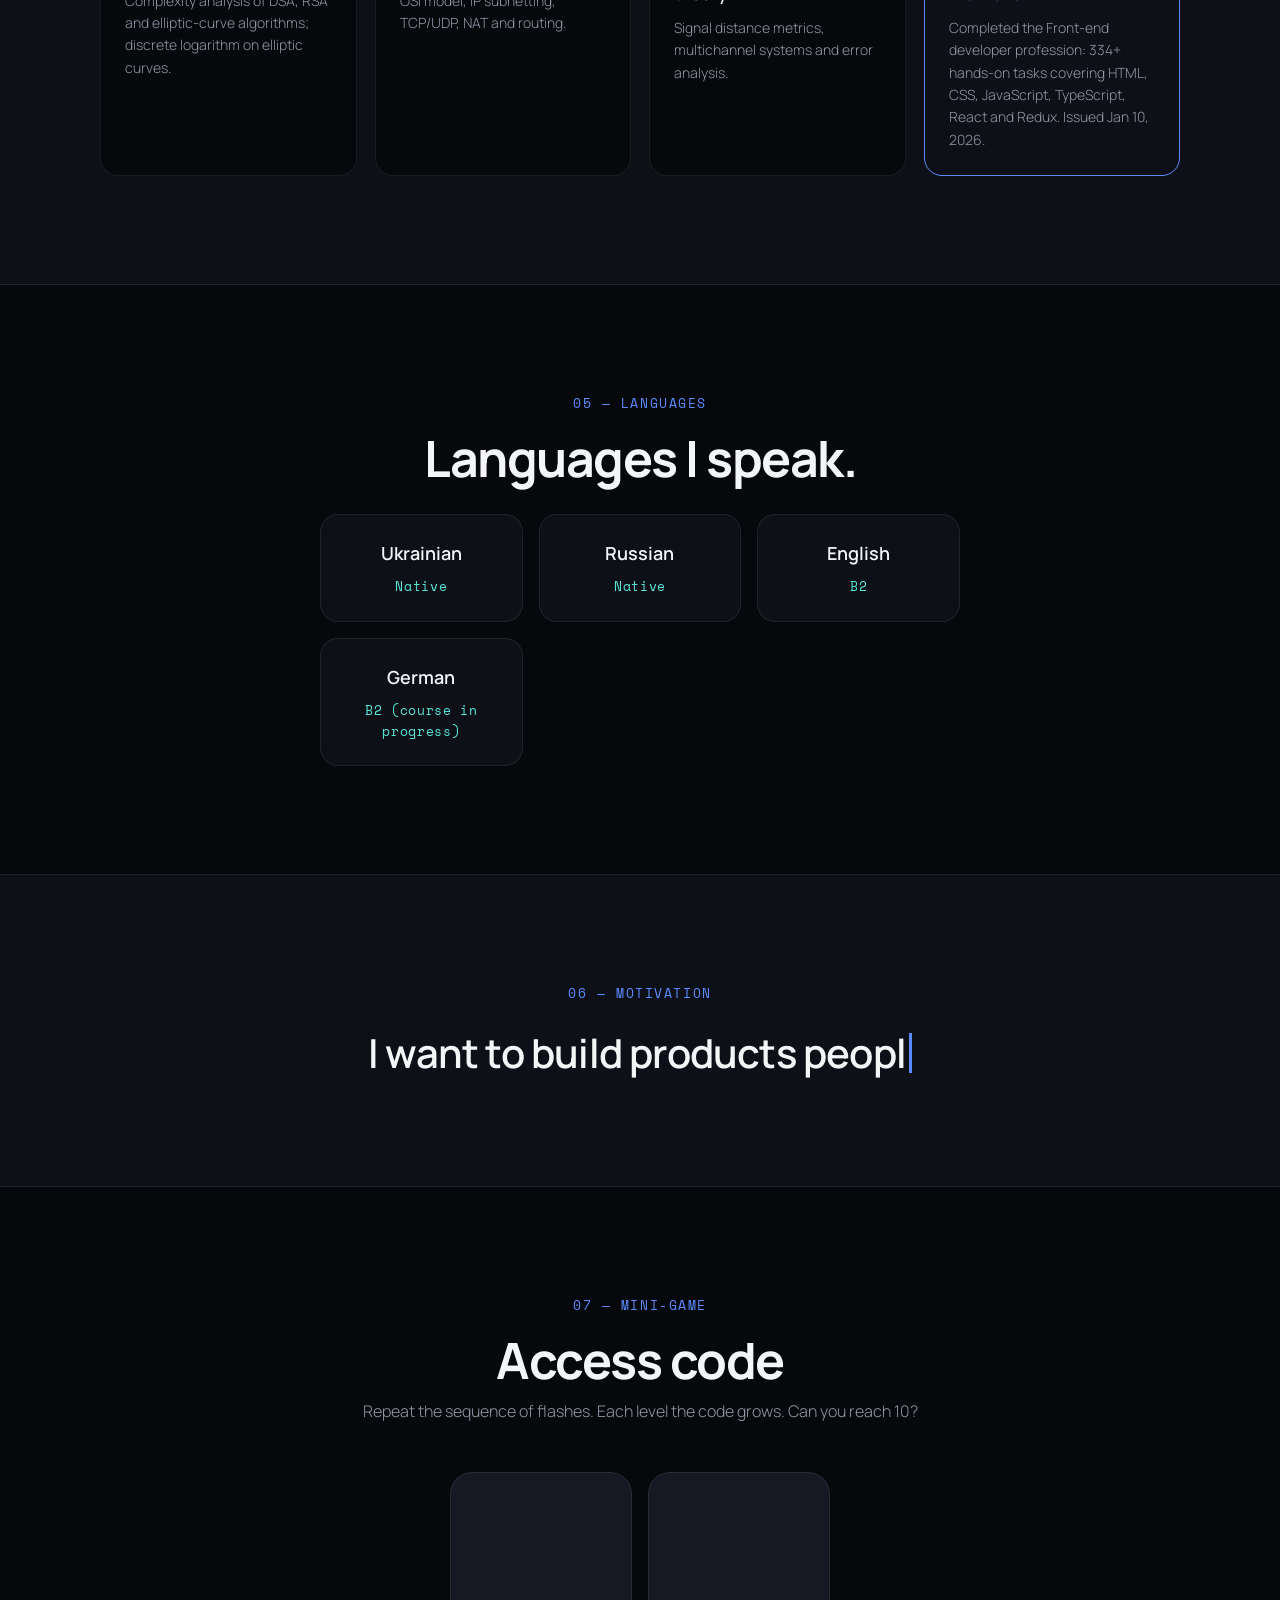
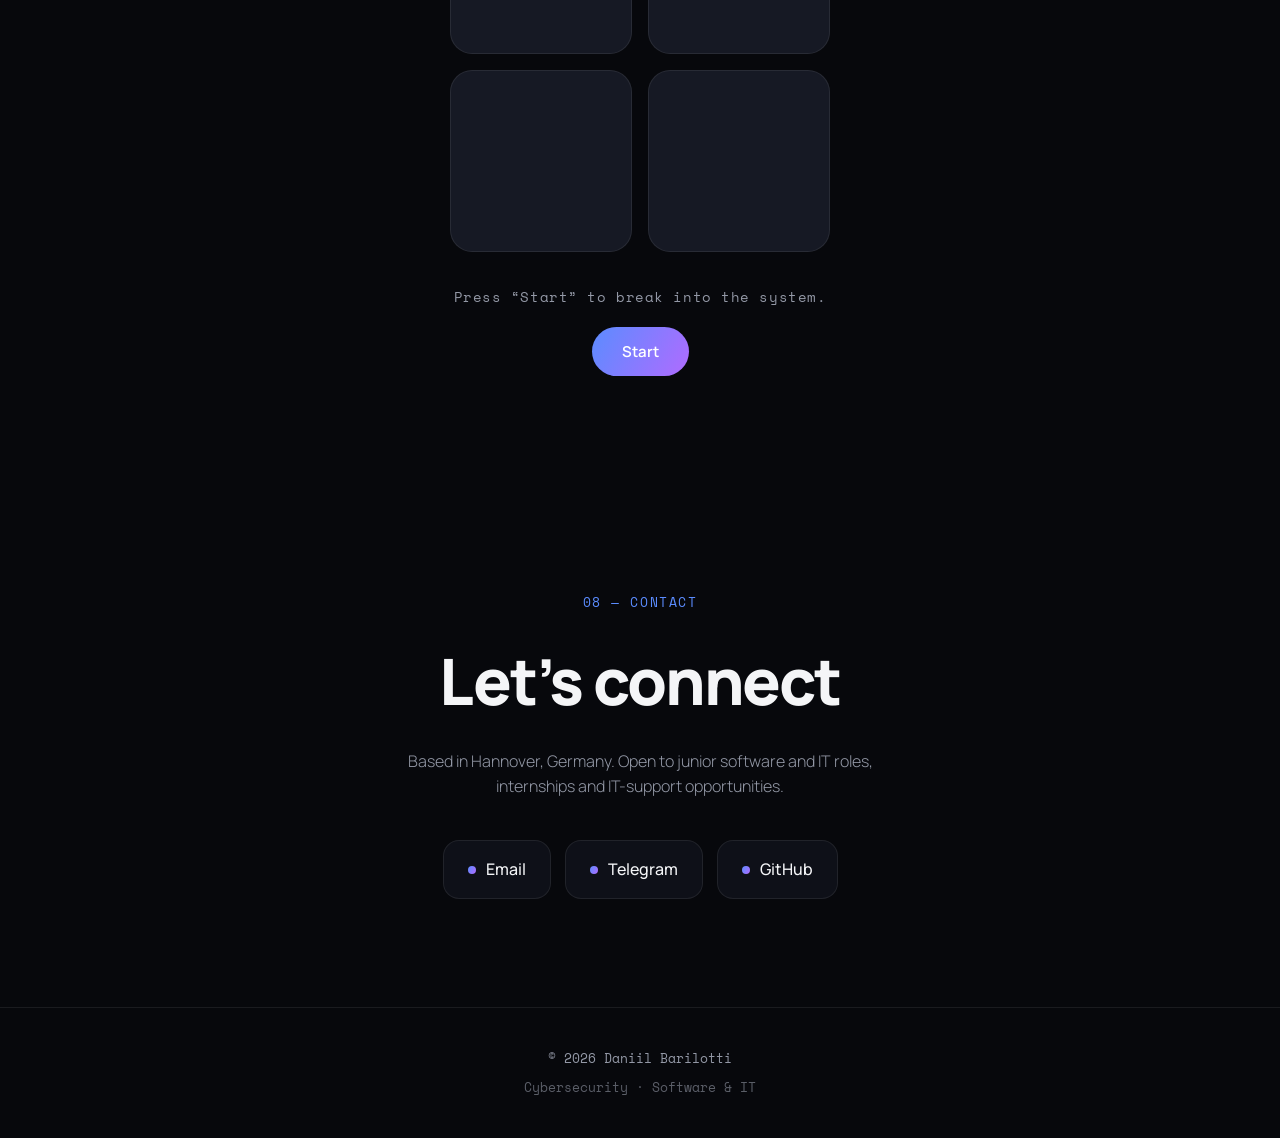
==== commit d50435d6: "content: add My Atlas, update CineDrop across site, CV and portfolio PDF" ====
--- a/index.html
+++ b/index.html
@@ -1,254 +1,254 @@
-<!DOCTYPE html>
-<html lang="en">
-<head>
-<meta charset="UTF-8" />
-<meta name="viewport" content="width=device-width, initial-scale=1.0" />
-<title data-i18n="meta.title">Daniil Barilotti — Portfolio</title>
-<meta name="description" content="Cybersecurity student & software / IT developer · portfolio" />
-<link rel="preconnect" href="https://fonts.googleapis.com" />
-<link rel="preconnect" href="https://fonts.gstatic.com" crossorigin />
-<link href="https://fonts.googleapis.com/css2?family=Manrope:wght@200;300;400;500;600;700;800&family=Space+Mono:wght@400;700&display=swap" rel="stylesheet" />
-<link rel="stylesheet" href="styles.css?v=20261006-public" />
-</head>
-<body>
-  <a class="skip-link" href="#projects">Skip to projects / Zu den Projekten</a>
-  <div class="bg-aura"></div>
-  <canvas id="matrix"></canvas>
-
-  <nav id="nav">
-    <div class="logo" id="logo">D<span>.</span></div>
-    <div class="nav-right">
-      <div class="nav-links">
-        <a href="#about"      data-i18n="nav.about">About</a>
-        <a href="#skills"     data-i18n="nav.skills">Skills</a>
-        <a href="#projects"   data-i18n="nav.projects">Projects</a>
-        <a href="#coursework" data-i18n="nav.coursework">Coursework</a>
-        <a href="#languages"  data-i18n="nav.languages">Languages</a>
-        <a href="#contacts"   data-i18n="nav.contacts">Contact</a>
-      </div>
-      <button class="palette-btn" id="paletteBtn" aria-label="Change colors" title="Change colors">
-        <span class="swatch"></span>
-      </button>
-      <div class="lang-toggle" id="langToggle">
-        <button data-lang="en" class="active">EN</button>
-        <button data-lang="de">DE</button>
-      </div>
-    </div>
-  </nav>
-
-  <!-- HERO -->
-  <section class="hero" id="top">
-    <div class="hero-orb"></div>
-    <div class="avatar anim a1">
-      <img src="https://avatars.githubusercontent.com/u/121811622?v=4" alt="Daniil Barilotti" />
-    </div>
-    <h1 class="anim a2">Daniil Barilotti <span class="grad">.</span></h1>
-    <p class="tagline anim a3" data-i18n="hero.tagline">
-      IT & software development, with a foundation in cybersecurity.
-    </p>
-    <div class="hero-actions"><a class="btn" href="#projects">Explore projects / Projekte</a><a class="btn ghost" href="career/cv-de.html">Lebenslauf</a><a class="btn ghost" href="career/Daniil-Barilotti-Portfolio.html">Portfolio HTML</a><a class="btn ghost" href="career/Daniil-Barilotti-Portfolio-DE.pdf">Portfolio PDF</a></div>
-    <div class="scroll-hint"><span>SCROLL</span><span class="line"></span></div>
-  </section>
-
-  <!-- ABOUT + EDUCATION -->
-  <section id="about">
-    <div class="wrap two">
-      <div>
-        <div class="eyebrow reveal" data-i18n="about.eyebrow">01 — About</div>
-        <h2 class="sec-title reveal d1" data-i18n="about.title">Who I am & where I study.</h2>
-        <p class="lead-p reveal d1" data-i18n="about.text">
-          I like understanding how things work from the inside — from cryptography and networks to interface motion.
-          In my free time I build games, tools and edit video content.
-        </p>
-      </div>
-      <div>
-        <!-- University -->
-        <div class="edu-card reveal d1">
-          <h3>V. N. Karazin National University</h3>
-          <div class="role" data-i18n="edu.role">Cybersecurity · 4th year</div>
-          <div class="meta" data-i18n="edu.meta">
-            Cryptography, networking, information security. Based in Germany.
-          </div>
-        </div>
-      </div>
-    </div>
-  </section>
-
-  <!-- SKILLS -->
-  <section class="skills" id="skills">
-    <div class="wrap">
-      <div class="eyebrow reveal" data-i18n="skills.eyebrow">02 — Skills</div>
-      <h2 class="sec-title reveal d1" data-i18n="skills.title">What I work with.</h2>
-      <div class="tabs reveal d1" id="tabs">
-        <button class="tab active" data-cat="all"   data-i18n="skills.all">All</button>
-        <button class="tab"        data-cat="front"  data-i18n="skills.front">Frontend</button>
-        <button class="tab"        data-cat="sec"    data-i18n="skills.sec">Security</button>
-        <button class="tab"        data-cat="tools"  data-i18n="skills.tools">Tools</button>
-      </div>
-      <div class="chips reveal d1" id="chips">
-        <span class="chip" data-cat="front">JavaScript</span>
-        <span class="chip" data-cat="front">TypeScript</span>
-        <span class="chip" data-cat="front">React</span>
-        <span class="chip" data-cat="front">Redux</span>
-        <span class="chip" data-cat="front">HTML5</span>
-        <span class="chip" data-cat="front">CSS / SCSS</span>
-        <span class="chip" data-cat="front">Responsive design</span>
-        <span class="chip" data-cat="front">REST API</span>
-        <span class="chip" data-cat="front">UI &amp; animation</span>
-        <span class="chip" data-cat="front">axios</span>
-        <span class="chip" data-cat="front">react-markdown</span>
-        <span class="chip" data-cat="sec">Python</span>
-        <span class="chip" data-cat="sec">Cryptography (RSA / ECC)</span>
-        <span class="chip" data-cat="sec">Networking (OSI / TCP-IP)</span>
-        <span class="chip" data-cat="sec">NAT &amp; routing</span>
-        <span class="chip" data-cat="sec">Linux</span>
-        <span class="chip" data-cat="sec">Wireshark</span>
-        <span class="chip" data-cat="sec">Hashing &amp; PKI</span>
-        <span class="chip" data-cat="sec">Prompt injection / LLM security</span>
-        <span class="chip" data-cat="tools">Git</span>
-        <span class="chip" data-cat="tools">Docker</span>
-        <span class="chip" data-cat="tools">Vite</span>
-        <span class="chip" data-cat="tools">Webpack</span>
-        <span class="chip" data-cat="tools">npm / yarn</span>
-        <span class="chip" data-cat="tools">Bash</span>
-        <span class="chip" data-cat="tools">Figma</span>
-        <span class="chip" data-cat="tools">VS Code</span>
-      </div>
-    </div>
-  </section>
-
-  <!-- PROJECTS -->
-  <section id="projects">
-    <div class="wrap">
-      <div class="eyebrow reveal" data-i18n="projects.eyebrow">03 — Projects</div>
-      <h2 class="sec-title reveal d1" data-i18n="projects.title">Selected work.</h2>
-      <div class="carousel reveal d1">
-        <div class="car-track project-grid" id="projTrack"></div>
-      </div>
-      <div class="car-hint" data-i18n="proj.swipe">← swipe →</div>
-      <div class="center reveal d1" style="margin-top:32px">
-        <a class="btn ghost" href="https://github.com/DaniilBarilotti" target="_blank" rel="noopener" data-i18n="projects.all">
-          View all on GitHub
-        </a>
-      </div>
-    </div>
-  </section>
-
-  <!-- COURSEWORK -->
-  <section class="alt" id="coursework">
-    <div class="wrap">
-      <div class="eyebrow reveal" data-i18n="course.eyebrow">04 — Education & Coursework</div>
-      <h2 class="sec-title reveal d1" data-i18n="course.title">Academic & professional training.</h2>
-      <p class="lead-p reveal d1" data-i18n="course.intro">University coursework and completed courses.</p>
-      <div class="course-grid reveal d1">
-        <div class="course-card">
-          <h3 data-i18n="course.c1.t">Cryptography</h3>
-          <p data-i18n="course.c1.d">
-            Complexity analysis of DSA, RSA and elliptic-curve algorithms; discrete logarithm on elliptic curves.
-          </p>
-        </div>
-        <div class="course-card">
-          <h3 data-i18n="course.c2.t">Computer networks</h3>
-          <p data-i18n="course.c2.d">OSI model, IP subnetting, TCP/UDP, NAT and routing.</p>
-        </div>
-        <div class="course-card">
-          <h3 data-i18n="course.c3.t">Information transmission theory</h3>
-          <p data-i18n="course.c3.d">Signal distance metrics, multichannel systems and error analysis.</p>
-        </div>
-        <div class="course-card course-card--accent">
-          <h3 data-i18n="course.c4.t">Mate Academy — Frontend</h3>
-          <p data-i18n="course.c4.d">
-            Completed the Front-end developer profession: 334+ hands-on tasks covering
-            HTML, CSS, JavaScript, TypeScript, React and Redux. Issued Jan 10, 2026.
-          </p>
-        </div>
-      </div>
-    </div>
-  </section>
-
-  <!-- LANGUAGES -->
-  <section id="languages">
-    <div class="wrap center">
-      <div class="eyebrow reveal" data-i18n="lang.eyebrow">05 — Languages</div>
-      <h2 class="sec-title reveal d1" data-i18n="lang.title">Languages I speak.</h2>
-      <div class="lang-grid reveal d1">
-        <div class="lang-card">
-          <span class="lang-name" data-i18n="lang.uk">Ukrainian</span>
-          <span class="lang-lvl"  data-i18n="lang.native">Native</span>
-        </div>
-        <div class="lang-card">
-          <span class="lang-name" data-i18n="lang.ru">Russian</span>
-          <span class="lang-lvl"  data-i18n="lang.native">Native</span>
-        </div>
-        <div class="lang-card">
-          <span class="lang-name" data-i18n="lang.en">English</span>
-          <span class="lang-lvl">B2</span>
-        </div>
-        <div class="lang-card">
-          <span class="lang-name" data-i18n="lang.de">German</span>
-          <span class="lang-lvl" data-i18n="lang.de.lvl">B2 (course in progress)</span>
-        </div>
-      </div>
-    </div>
-  </section>
-
-  <!-- MOTIVATION -->
-  <section class="motiv alt" id="motiv">
-    <div class="wrap center">
-      <div class="eyebrow" data-i18n="motiv.eyebrow">06 — Motivation</div>
-      <p class="quote" id="quote"></p>
-    </div>
-  </section>
-
-  <!-- MINI-GAME -->
-  <section id="game">
-    <div class="wrap">
-      <div class="head center reveal">
-        <div class="eyebrow" data-i18n="game.eyebrow">07 — Mini-game</div>
-        <h2 class="sec-title" data-i18n="game.title">Access code</h2>
-        <p class="sub" data-i18n="game.sub">
-          Repeat the sequence of flashes. Each level the code grows. Can you reach 10?
-        </p>
-      </div>
-      <div class="pad reveal d1">
-        <div class="tile" data-k="0"></div>
-        <div class="tile" data-k="1"></div>
-        <div class="tile" data-k="2"></div>
-        <div class="tile" data-k="3"></div>
-      </div>
-      <div class="game-ui reveal d1">
-        <div class="status" id="status" data-i18n="game.idle">Press "Start" to break into the system.</div>
-        <button class="btn" id="start" data-i18n="game.start">Start</button>
-      </div>
-    </div>
-  </section>
-
-  <!-- CONTACTS -->
-  <section class="contacts" id="contacts">
-    <div class="wrap">
-      <div class="eyebrow reveal center" data-i18n="contacts.eyebrow">08 — Contact</div>
-      <h2 class="reveal d1" data-i18n="contacts.title">Let's connect</h2>
-      <p class="ld reveal d1" data-i18n="contacts.lead">Open to projects, internships and good conversations.</p>
-      <div class="links reveal d2">
-        <a class="link-card" href="mailto:daniilbarilotti@gmail.com">
-          <span class="dot"></span><span data-i18n="contacts.email">Email</span>
-        </a>
-        <a class="link-card" href="https://t.me/rilotti" target="_blank" rel="noopener">
-          <span class="dot"></span>Telegram
-        </a>
-        <a class="link-card" href="https://github.com/DaniilBarilotti" target="_blank" rel="noopener">
-          <span class="dot"></span>GitHub
-        </a>
-      </div>
-    </div>
-  </section>
-
-  <footer>
-    <div>© <span id="year"></span> Daniil Barilotti</div>
-    <div style="margin-top:8px;opacity:.6" data-i18n="footer.tag">Cybersecurity · Software & IT</div>
-  </footer>
-
-  <script src="main.js?v=20261114-scanner"></script>
-</body>
-</html>
-
+<!DOCTYPE html>
+<html lang="en">
+<head>
+<meta charset="UTF-8" />
+<meta name="viewport" content="width=device-width, initial-scale=1.0" />
+<title data-i18n="meta.title">Daniil Barilotti — Portfolio</title>
+<meta name="description" content="Cybersecurity student & software / IT developer · portfolio" />
+<link rel="preconnect" href="https://fonts.googleapis.com" />
+<link rel="preconnect" href="https://fonts.gstatic.com" crossorigin />
+<link href="https://fonts.googleapis.com/css2?family=Manrope:wght@200;300;400;500;600;700;800&family=Space+Mono:wght@400;700&display=swap" rel="stylesheet" />
+<link rel="stylesheet" href="styles.css?v=20261006-public" />
+</head>
+<body>
+  <a class="skip-link" href="#projects">Skip to projects / Zu den Projekten</a>
+  <div class="bg-aura"></div>
+  <canvas id="matrix"></canvas>
+
+  <nav id="nav">
+    <div class="logo" id="logo">D<span>.</span></div>
+    <div class="nav-right">
+      <div class="nav-links">
+        <a href="#about"      data-i18n="nav.about">About</a>
+        <a href="#skills"     data-i18n="nav.skills">Skills</a>
+        <a href="#projects"   data-i18n="nav.projects">Projects</a>
+        <a href="#coursework" data-i18n="nav.coursework">Coursework</a>
+        <a href="#languages"  data-i18n="nav.languages">Languages</a>
+        <a href="#contacts"   data-i18n="nav.contacts">Contact</a>
+      </div>
+      <button class="palette-btn" id="paletteBtn" aria-label="Change colors" title="Change colors">
+        <span class="swatch"></span>
+      </button>
+      <div class="lang-toggle" id="langToggle">
+        <button data-lang="en" class="active">EN</button>
+        <button data-lang="de">DE</button>
+      </div>
+    </div>
+  </nav>
+
+  <!-- HERO -->
+  <section class="hero" id="top">
+    <div class="hero-orb"></div>
+    <div class="avatar anim a1">
+      <img src="https://avatars.githubusercontent.com/u/121811622?v=4" alt="Daniil Barilotti" />
+    </div>
+    <h1 class="anim a2">Daniil Barilotti <span class="grad">.</span></h1>
+    <p class="tagline anim a3" data-i18n="hero.tagline">
+      IT & software development, with a foundation in cybersecurity.
+    </p>
+    <div class="hero-actions"><a class="btn" href="#projects">Explore projects / Projekte</a><a class="btn ghost" href="career/cv-de.html">Lebenslauf</a><a class="btn ghost" href="career/Daniil-Barilotti-Portfolio.html">Portfolio HTML</a><a class="btn ghost" href="career/Daniil-Barilotti-Portfolio-DE.pdf">Portfolio PDF</a></div>
+    <div class="scroll-hint"><span>SCROLL</span><span class="line"></span></div>
+  </section>
+
+  <!-- ABOUT + EDUCATION -->
+  <section id="about">
+    <div class="wrap two">
+      <div>
+        <div class="eyebrow reveal" data-i18n="about.eyebrow">01 — About</div>
+        <h2 class="sec-title reveal d1" data-i18n="about.title">Who I am & where I study.</h2>
+        <p class="lead-p reveal d1" data-i18n="about.text">
+          I like understanding how things work from the inside — from cryptography and networks to interface motion.
+          In my free time I build games, tools and edit video content.
+        </p>
+      </div>
+      <div>
+        <!-- University -->
+        <div class="edu-card reveal d1">
+          <h3>V. N. Karazin National University</h3>
+          <div class="role" data-i18n="edu.role">Cybersecurity · 4th year</div>
+          <div class="meta" data-i18n="edu.meta">
+            Cryptography, networking, information security. Based in Germany.
+          </div>
+        </div>
+      </div>
+    </div>
+  </section>
+
+  <!-- SKILLS -->
+  <section class="skills" id="skills">
+    <div class="wrap">
+      <div class="eyebrow reveal" data-i18n="skills.eyebrow">02 — Skills</div>
+      <h2 class="sec-title reveal d1" data-i18n="skills.title">What I work with.</h2>
+      <div class="tabs reveal d1" id="tabs">
+        <button class="tab active" data-cat="all"   data-i18n="skills.all">All</button>
+        <button class="tab"        data-cat="front"  data-i18n="skills.front">Frontend</button>
+        <button class="tab"        data-cat="sec"    data-i18n="skills.sec">Security</button>
+        <button class="tab"        data-cat="tools"  data-i18n="skills.tools">Tools</button>
+      </div>
+      <div class="chips reveal d1" id="chips">
+        <span class="chip" data-cat="front">JavaScript</span>
+        <span class="chip" data-cat="front">TypeScript</span>
+        <span class="chip" data-cat="front">React</span>
+        <span class="chip" data-cat="front">Redux</span>
+        <span class="chip" data-cat="front">HTML5</span>
+        <span class="chip" data-cat="front">CSS / SCSS</span>
+        <span class="chip" data-cat="front">Responsive design</span>
+        <span class="chip" data-cat="front">REST API</span>
+        <span class="chip" data-cat="front">UI &amp; animation</span>
+        <span class="chip" data-cat="front">axios</span>
+        <span class="chip" data-cat="front">react-markdown</span>
+        <span class="chip" data-cat="sec">Python</span>
+        <span class="chip" data-cat="sec">Cryptography (RSA / ECC)</span>
+        <span class="chip" data-cat="sec">Networking (OSI / TCP-IP)</span>
+        <span class="chip" data-cat="sec">NAT &amp; routing</span>
+        <span class="chip" data-cat="sec">Linux</span>
+        <span class="chip" data-cat="sec">Wireshark</span>
+        <span class="chip" data-cat="sec">Hashing &amp; PKI</span>
+        <span class="chip" data-cat="sec">Prompt injection / LLM security</span>
+        <span class="chip" data-cat="tools">Git</span>
+        <span class="chip" data-cat="tools">Docker</span>
+        <span class="chip" data-cat="tools">Vite</span>
+        <span class="chip" data-cat="tools">Webpack</span>
+        <span class="chip" data-cat="tools">npm / yarn</span>
+        <span class="chip" data-cat="tools">Bash</span>
+        <span class="chip" data-cat="tools">Figma</span>
+        <span class="chip" data-cat="tools">VS Code</span>
+      </div>
+    </div>
+  </section>
+
+  <!-- PROJECTS -->
+  <section id="projects">
+    <div class="wrap">
+      <div class="eyebrow reveal" data-i18n="projects.eyebrow">03 — Projects</div>
+      <h2 class="sec-title reveal d1" data-i18n="projects.title">Selected work.</h2>
+      <div class="carousel reveal d1">
+        <div class="car-track project-grid" id="projTrack"></div>
+      </div>
+      <div class="car-hint" data-i18n="proj.swipe">← swipe →</div>
+      <div class="center reveal d1" style="margin-top:32px">
+        <a class="btn ghost" href="https://github.com/DaniilBarilotti" target="_blank" rel="noopener" data-i18n="projects.all">
+          View all on GitHub
+        </a>
+      </div>
+    </div>
+  </section>
+
+  <!-- COURSEWORK -->
+  <section class="alt" id="coursework">
+    <div class="wrap">
+      <div class="eyebrow reveal" data-i18n="course.eyebrow">04 — Education & Coursework</div>
+      <h2 class="sec-title reveal d1" data-i18n="course.title">Academic & professional training.</h2>
+      <p class="lead-p reveal d1" data-i18n="course.intro">University coursework and completed courses.</p>
+      <div class="course-grid reveal d1">
+        <div class="course-card">
+          <h3 data-i18n="course.c1.t">Cryptography</h3>
+          <p data-i18n="course.c1.d">
+            Complexity analysis of DSA, RSA and elliptic-curve algorithms; discrete logarithm on elliptic curves.
+          </p>
+        </div>
+        <div class="course-card">
+          <h3 data-i18n="course.c2.t">Computer networks</h3>
+          <p data-i18n="course.c2.d">OSI model, IP subnetting, TCP/UDP, NAT and routing.</p>
+        </div>
+        <div class="course-card">
+          <h3 data-i18n="course.c3.t">Information transmission theory</h3>
+          <p data-i18n="course.c3.d">Signal distance metrics, multichannel systems and error analysis.</p>
+        </div>
+        <div class="course-card course-card--accent">
+          <h3 data-i18n="course.c4.t">Mate Academy — Frontend</h3>
+          <p data-i18n="course.c4.d">
+            Completed the Front-end developer profession: 334+ hands-on tasks covering
+            HTML, CSS, JavaScript, TypeScript, React and Redux. Issued Jan 10, 2026.
+          </p>
+        </div>
+      </div>
+    </div>
+  </section>
+
+  <!-- LANGUAGES -->
+  <section id="languages">
+    <div class="wrap center">
+      <div class="eyebrow reveal" data-i18n="lang.eyebrow">05 — Languages</div>
+      <h2 class="sec-title reveal d1" data-i18n="lang.title">Languages I speak.</h2>
+      <div class="lang-grid reveal d1">
+        <div class="lang-card">
+          <span class="lang-name" data-i18n="lang.uk">Ukrainian</span>
+          <span class="lang-lvl"  data-i18n="lang.native">Native</span>
+        </div>
+        <div class="lang-card">
+          <span class="lang-name" data-i18n="lang.ru">Russian</span>
+          <span class="lang-lvl"  data-i18n="lang.native">Native</span>
+        </div>
+        <div class="lang-card">
+          <span class="lang-name" data-i18n="lang.en">English</span>
+          <span class="lang-lvl">B2</span>
+        </div>
+        <div class="lang-card">
+          <span class="lang-name" data-i18n="lang.de">German</span>
+          <span class="lang-lvl" data-i18n="lang.de.lvl">B2 (course in progress)</span>
+        </div>
+      </div>
+    </div>
+  </section>
+
+  <!-- MOTIVATION -->
+  <section class="motiv alt" id="motiv">
+    <div class="wrap center">
+      <div class="eyebrow" data-i18n="motiv.eyebrow">06 — Motivation</div>
+      <p class="quote" id="quote"></p>
+    </div>
+  </section>
+
+  <!-- MINI-GAME -->
+  <section id="game">
+    <div class="wrap">
+      <div class="head center reveal">
+        <div class="eyebrow" data-i18n="game.eyebrow">07 — Mini-game</div>
+        <h2 class="sec-title" data-i18n="game.title">Access code</h2>
+        <p class="sub" data-i18n="game.sub">
+          Repeat the sequence of flashes. Each level the code grows. Can you reach 10?
+        </p>
+      </div>
+      <div class="pad reveal d1">
+        <div class="tile" data-k="0"></div>
+        <div class="tile" data-k="1"></div>
+        <div class="tile" data-k="2"></div>
+        <div class="tile" data-k="3"></div>
+      </div>
+      <div class="game-ui reveal d1">
+        <div class="status" id="status" data-i18n="game.idle">Press "Start" to break into the system.</div>
+        <button class="btn" id="start" data-i18n="game.start">Start</button>
+      </div>
+    </div>
+  </section>
+
+  <!-- CONTACTS -->
+  <section class="contacts" id="contacts">
+    <div class="wrap">
+      <div class="eyebrow reveal center" data-i18n="contacts.eyebrow">08 — Contact</div>
+      <h2 class="reveal d1" data-i18n="contacts.title">Let's connect</h2>
+      <p class="ld reveal d1" data-i18n="contacts.lead">Open to projects, internships and good conversations.</p>
+      <div class="links reveal d2">
+        <a class="link-card" href="mailto:daniilbarilotti@gmail.com">
+          <span class="dot"></span><span data-i18n="contacts.email">Email</span>
+        </a>
+        <a class="link-card" href="https://t.me/rilotti" target="_blank" rel="noopener">
+          <span class="dot"></span>Telegram
+        </a>
+        <a class="link-card" href="https://github.com/DaniilBarilotti" target="_blank" rel="noopener">
+          <span class="dot"></span>GitHub
+        </a>
+      </div>
+    </div>
+  </section>
+
+  <footer>
+    <div>© <span id="year"></span> Daniil Barilotti</div>
+    <div style="margin-top:8px;opacity:.6" data-i18n="footer.tag">Cybersecurity · Software & IT</div>
+  </footer>
+
+  <script src="main.js?v=20261114-scanner"></script>
+</body>
+</html>
+
--- a/styles.css
+++ b/styles.css
@@ -246,6 +246,8 @@
 .cover-symbol{font:12px 'Space Mono',monospace;letter-spacing:.16em;color:#ccd6ed}
 [data-kind="scanner"] .project-cover{background:linear-gradient(135deg,#2b50d8,#101a3a)}
 [data-kind="security"] .project-cover{background:linear-gradient(135deg,#194a40,#111c27)}
+[data-kind="atlas"] .project-cover{background:linear-gradient(135deg,#1f7a5c,#0c1f33)}
+[data-kind="cinema"] .project-cover{background:linear-gradient(135deg,#8a6420,#141312)}
 [data-kind="forno"] .project-cover{background:#b92722}.project-grid [data-kind="forno"] .cover-name{font-size:38px}
 [data-kind="tasks"] .project-cover{background:linear-gradient(135deg,#524069,#171827)}
 [data-kind="game"] .project-cover{background:#725031}
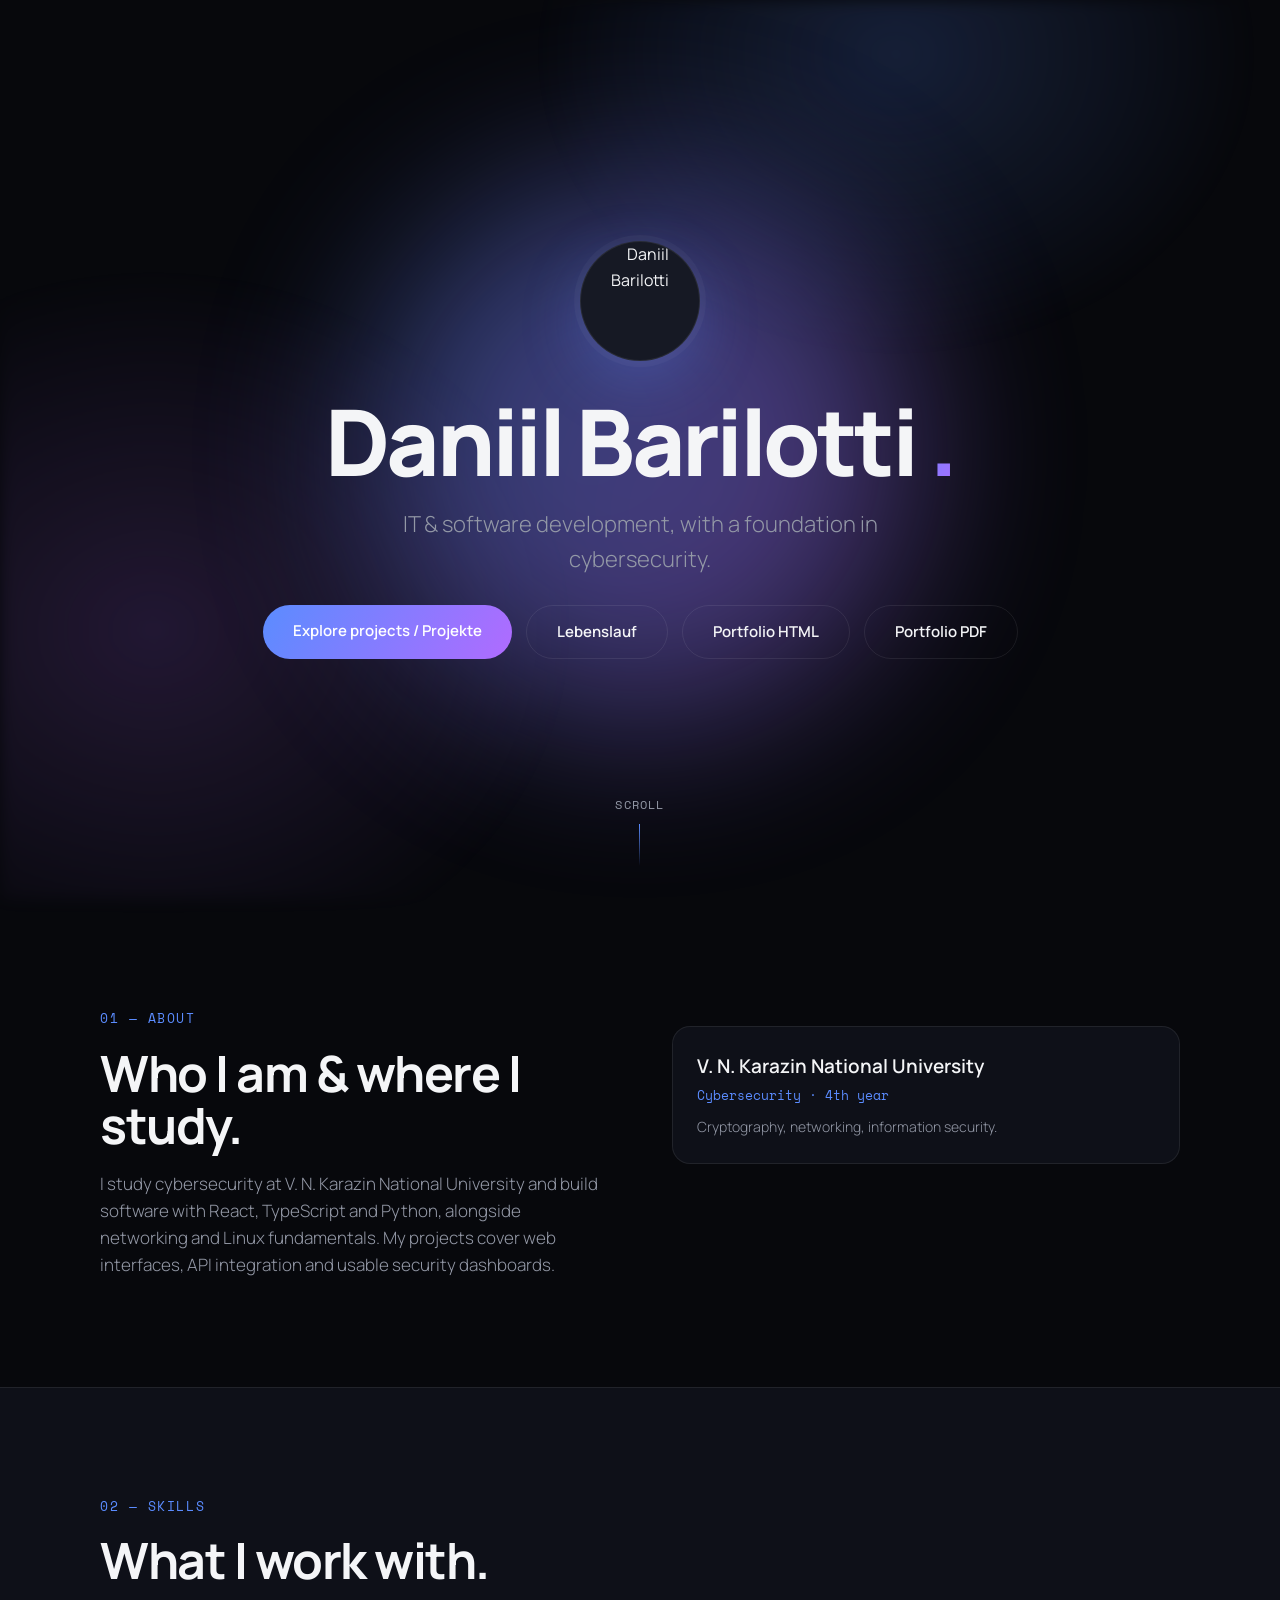
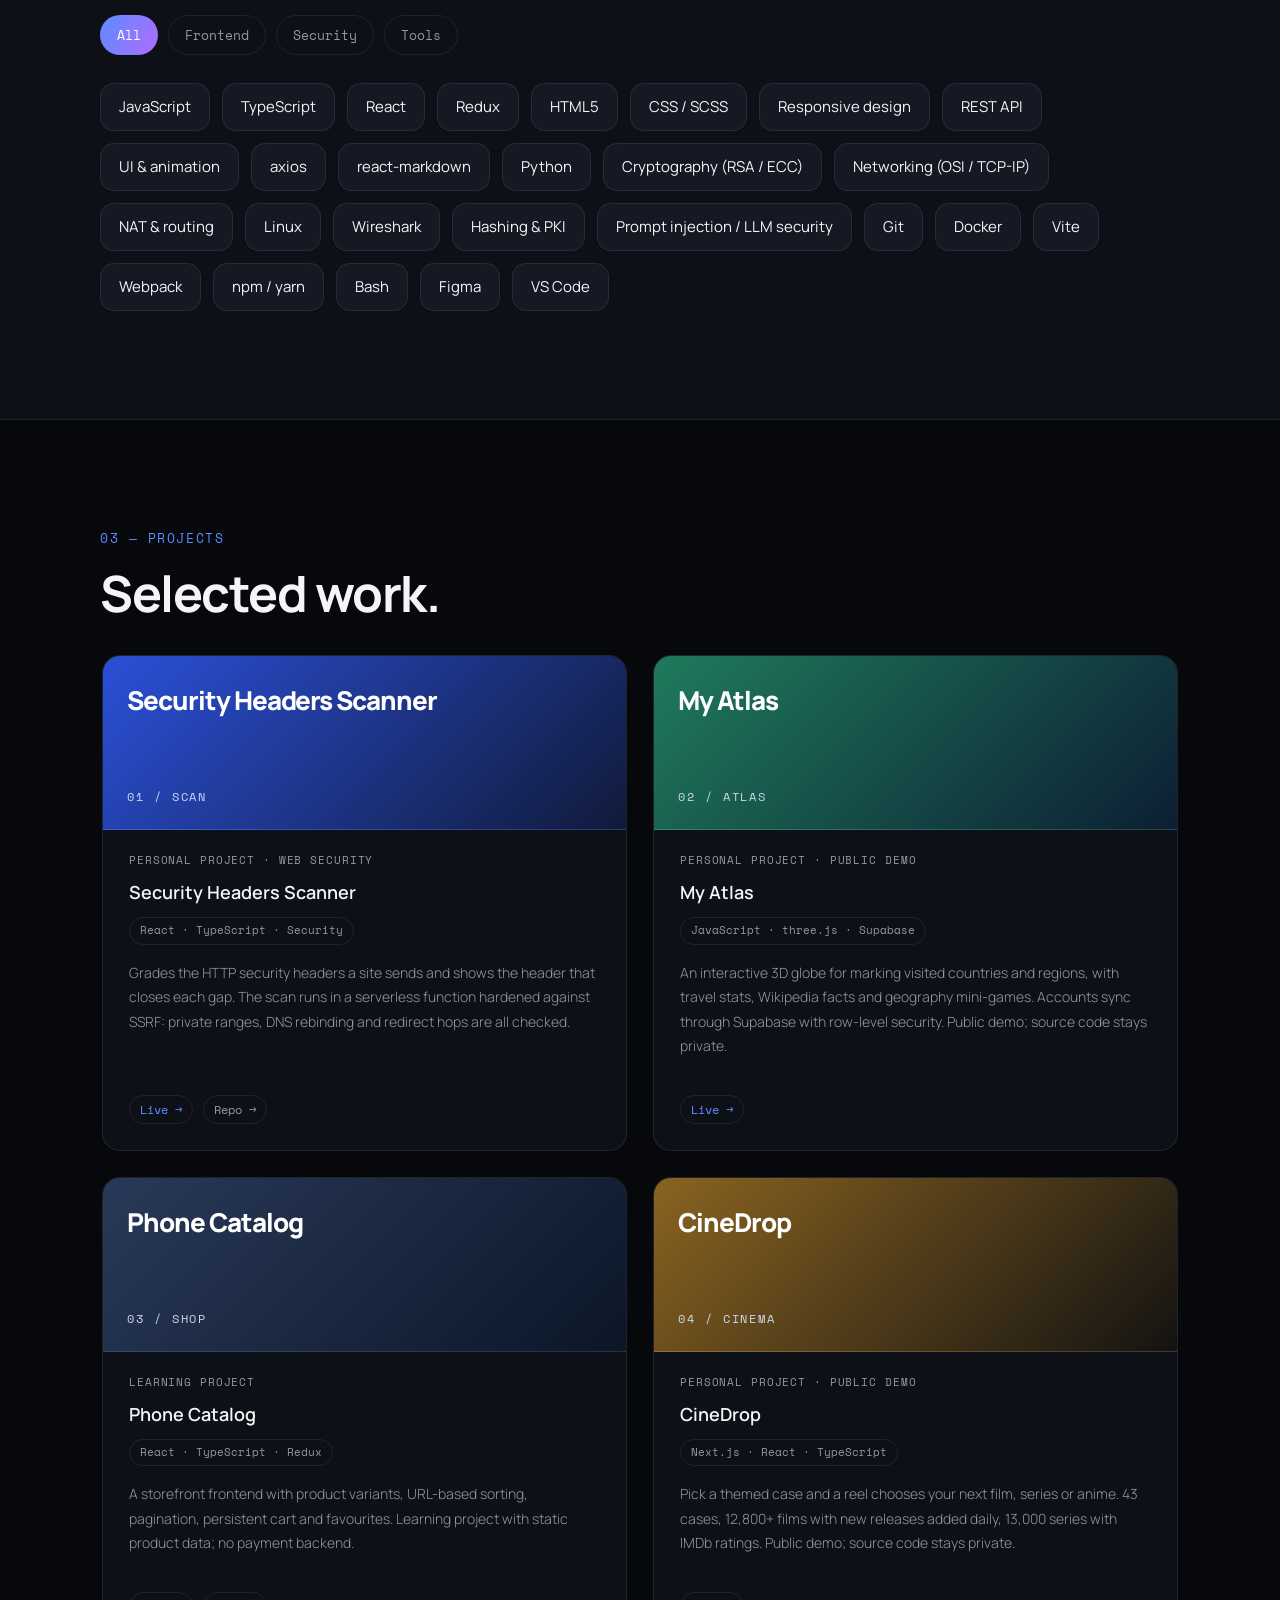
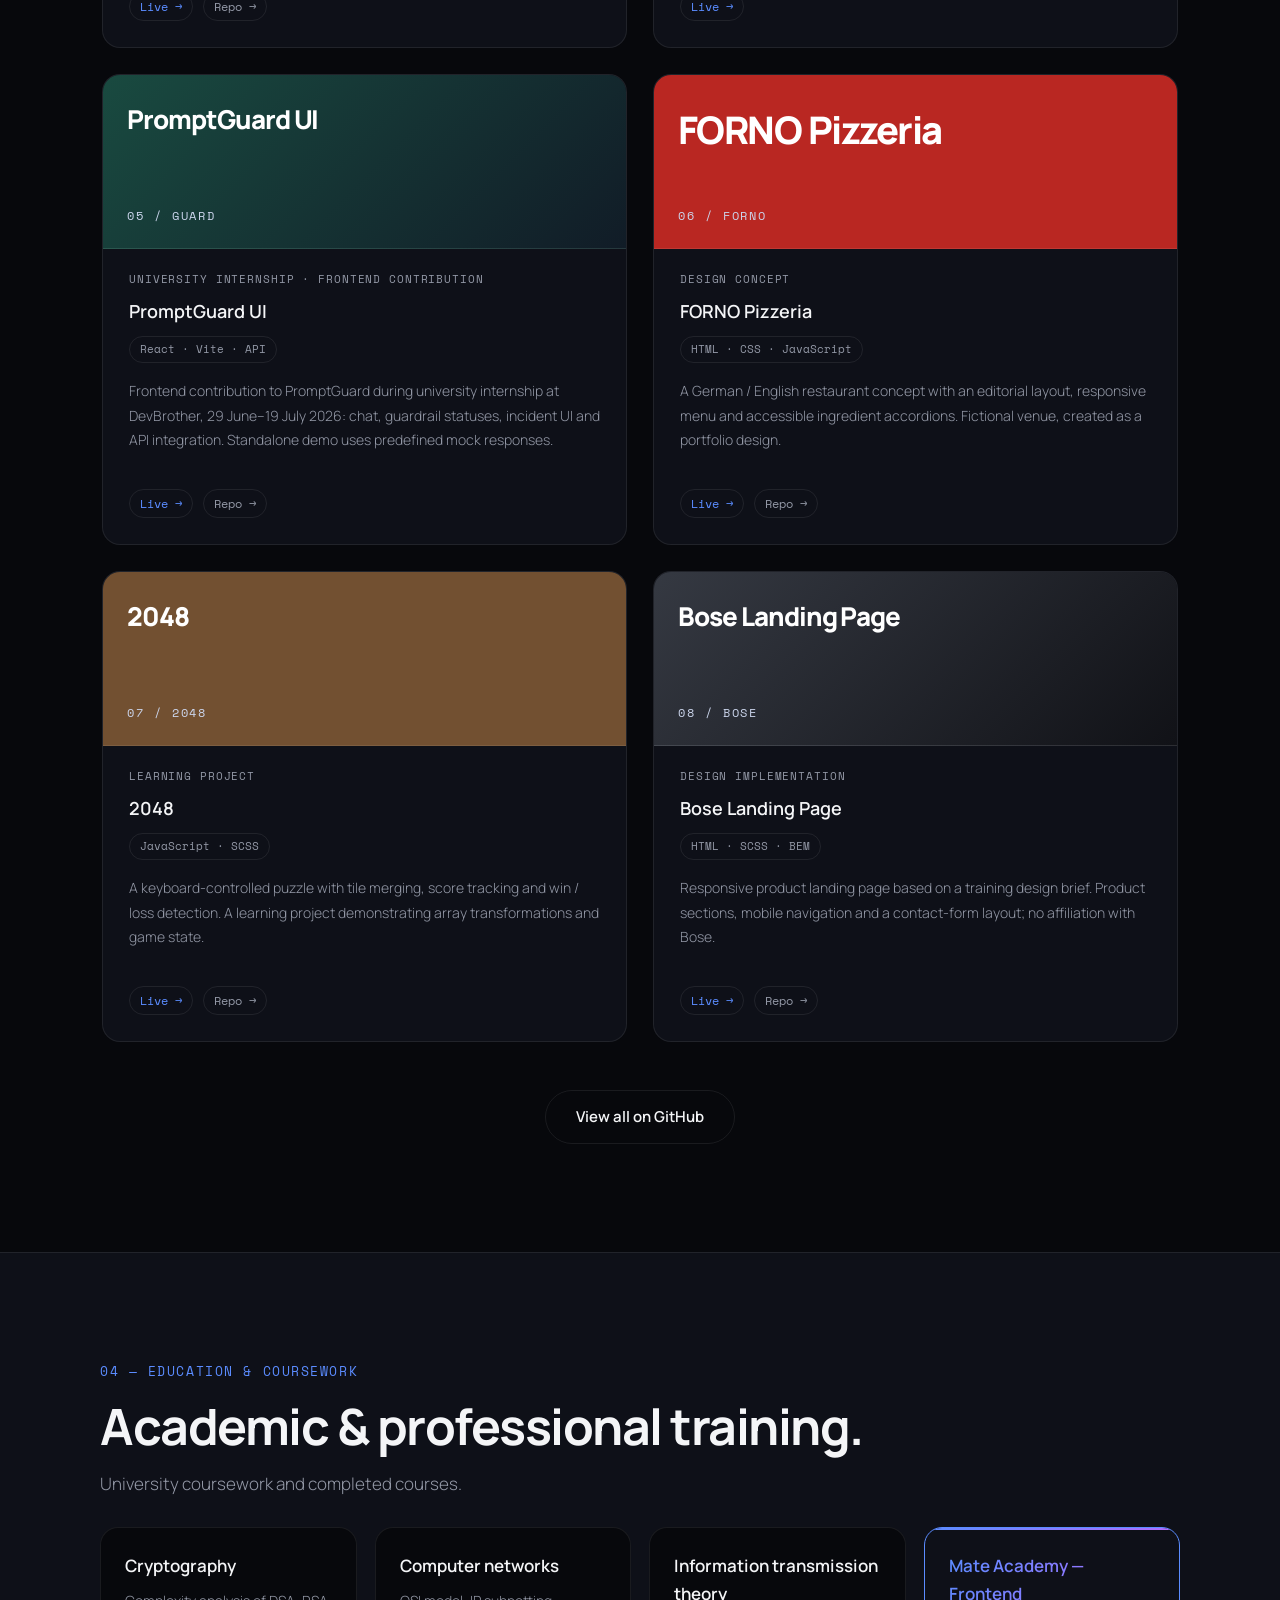
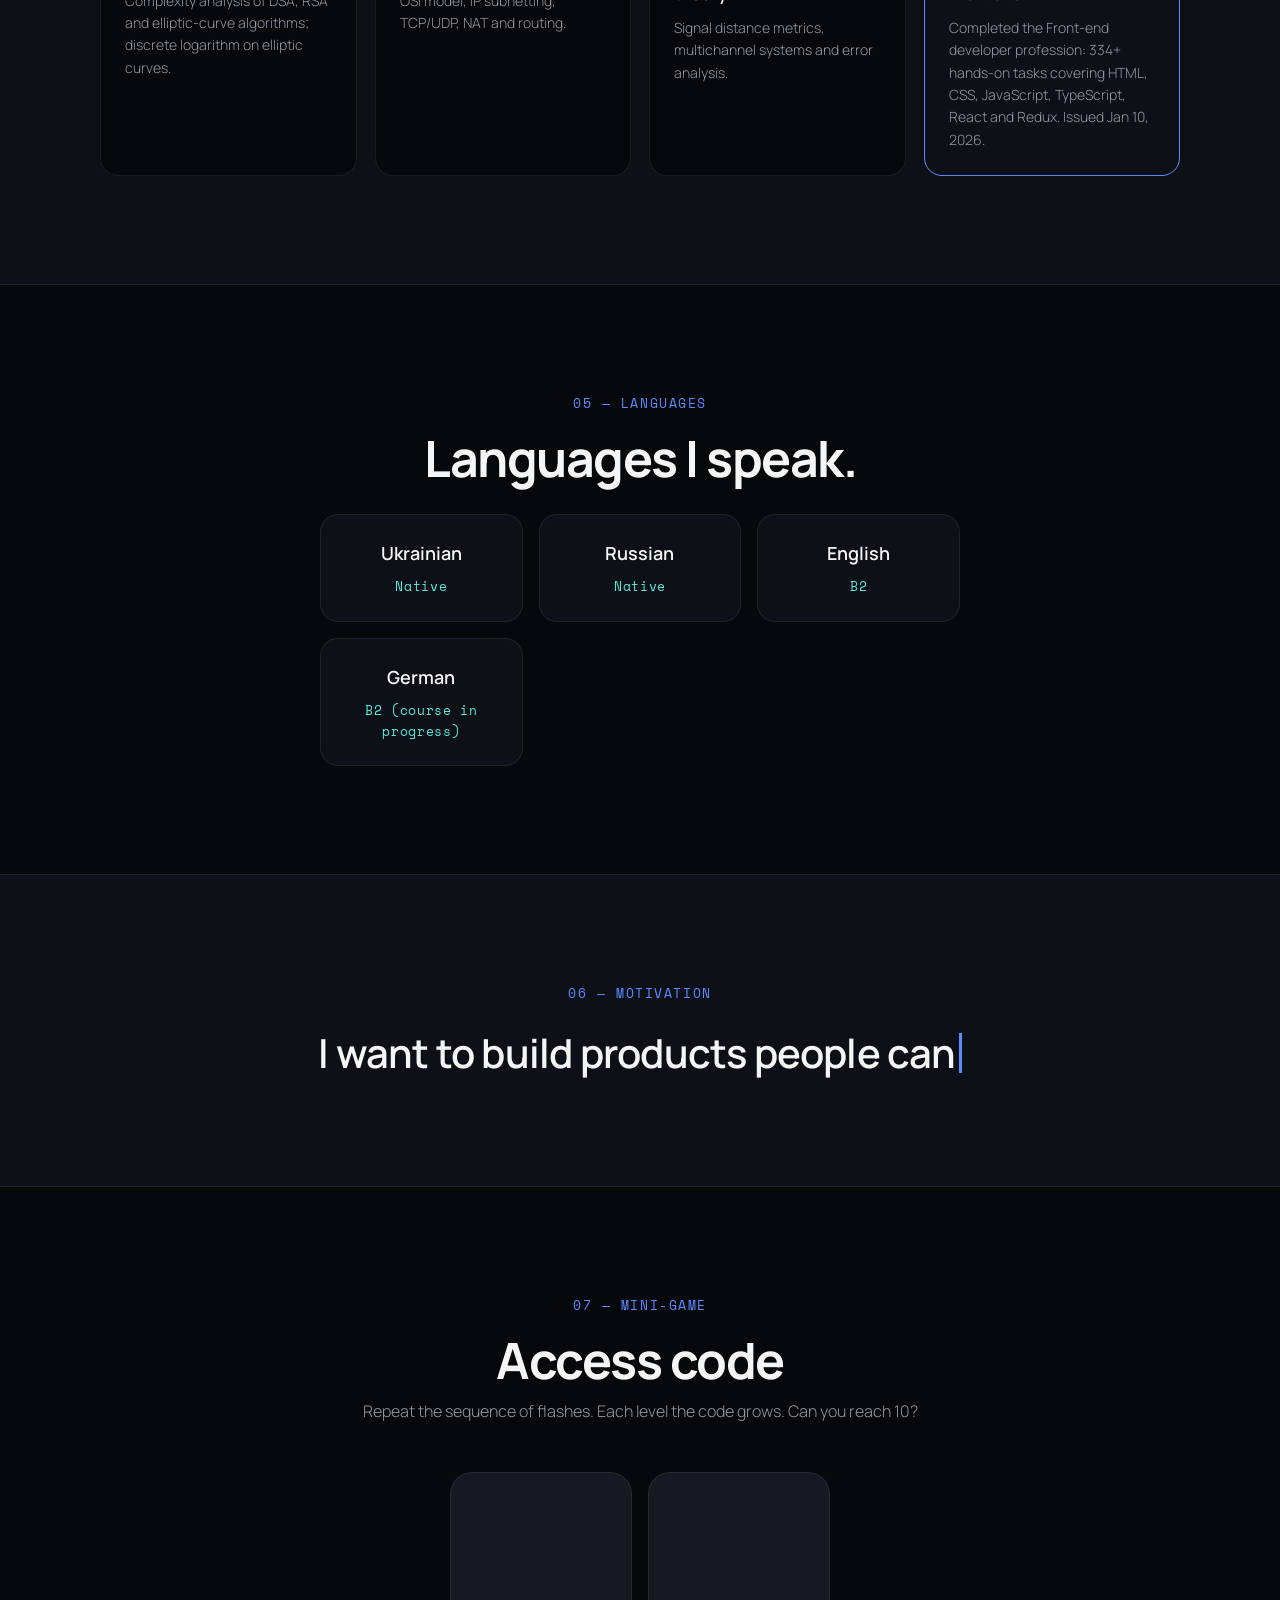
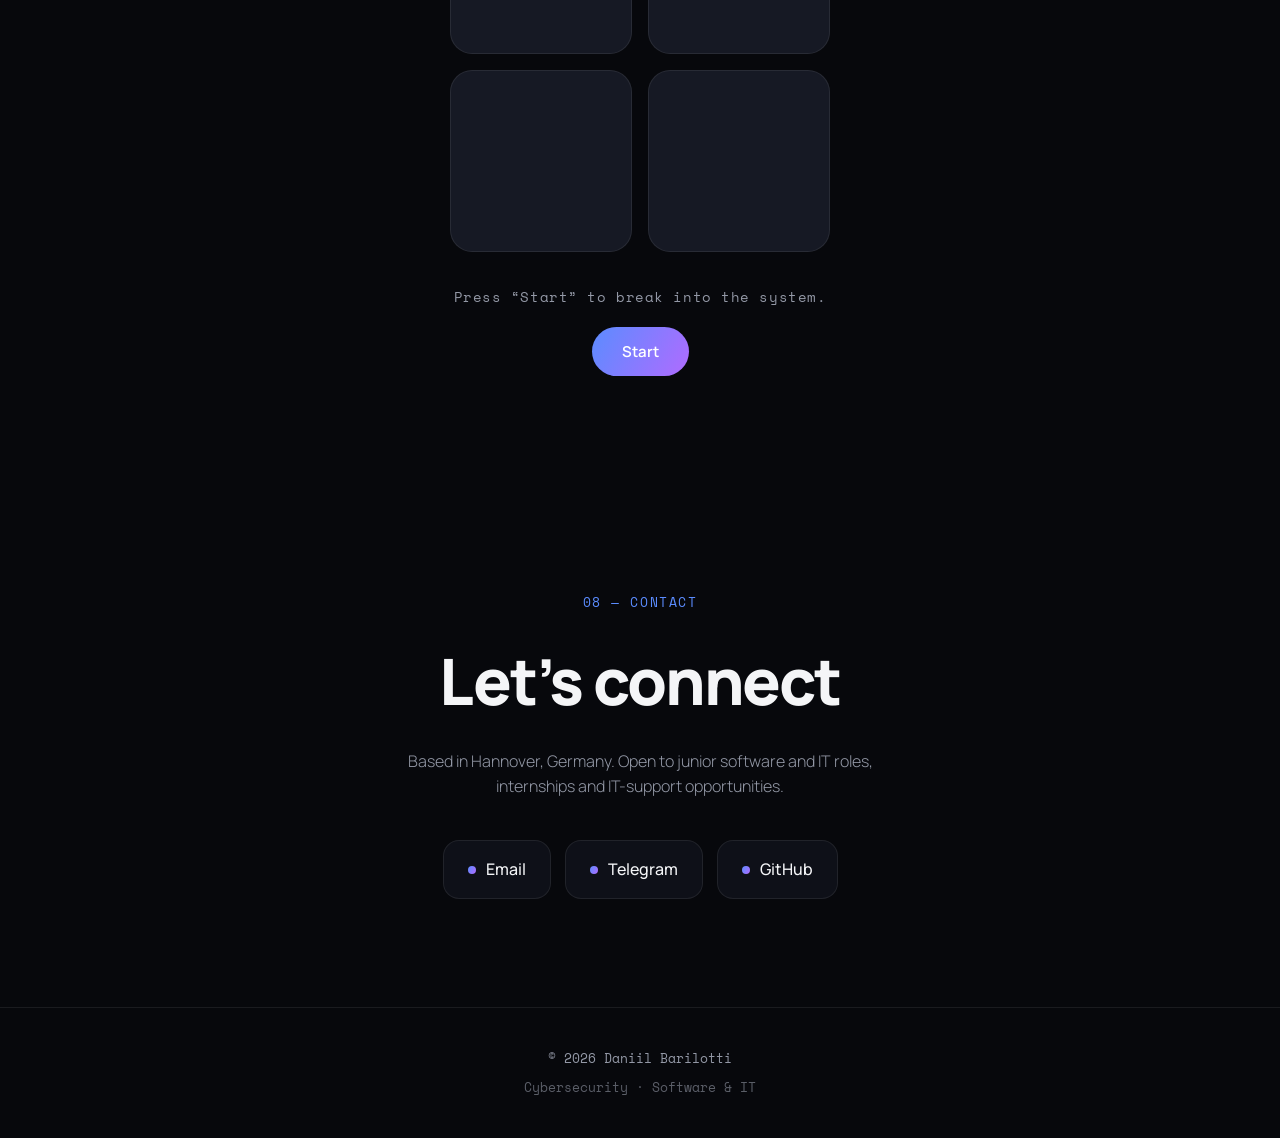
==== commit 02275c68: "fix: restore index.html line endings, subset fonts in portfolio PDF" ====
--- a/index.html
+++ b/index.html
@@ -1,254 +1,254 @@
-<!DOCTYPE html>
-<html lang="en">
-<head>
-<meta charset="UTF-8" />
-<meta name="viewport" content="width=device-width, initial-scale=1.0" />
-<title data-i18n="meta.title">Daniil Barilotti — Portfolio</title>
-<meta name="description" content="Cybersecurity student & software / IT developer · portfolio" />
-<link rel="preconnect" href="https://fonts.googleapis.com" />
-<link rel="preconnect" href="https://fonts.gstatic.com" crossorigin />
-<link href="https://fonts.googleapis.com/css2?family=Manrope:wght@200;300;400;500;600;700;800&family=Space+Mono:wght@400;700&display=swap" rel="stylesheet" />
-<link rel="stylesheet" href="styles.css?v=20261006-public" />
-</head>
-<body>
-  <a class="skip-link" href="#projects">Skip to projects / Zu den Projekten</a>
-  <div class="bg-aura"></div>
-  <canvas id="matrix"></canvas>
-
-  <nav id="nav">
-    <div class="logo" id="logo">D<span>.</span></div>
-    <div class="nav-right">
-      <div class="nav-links">
-        <a href="#about"      data-i18n="nav.about">About</a>
-        <a href="#skills"     data-i18n="nav.skills">Skills</a>
-        <a href="#projects"   data-i18n="nav.projects">Projects</a>
-        <a href="#coursework" data-i18n="nav.coursework">Coursework</a>
-        <a href="#languages"  data-i18n="nav.languages">Languages</a>
-        <a href="#contacts"   data-i18n="nav.contacts">Contact</a>
-      </div>
-      <button class="palette-btn" id="paletteBtn" aria-label="Change colors" title="Change colors">
-        <span class="swatch"></span>
-      </button>
-      <div class="lang-toggle" id="langToggle">
-        <button data-lang="en" class="active">EN</button>
-        <button data-lang="de">DE</button>
-      </div>
-    </div>
-  </nav>
-
-  <!-- HERO -->
-  <section class="hero" id="top">
-    <div class="hero-orb"></div>
-    <div class="avatar anim a1">
-      <img src="https://avatars.githubusercontent.com/u/121811622?v=4" alt="Daniil Barilotti" />
-    </div>
-    <h1 class="anim a2">Daniil Barilotti <span class="grad">.</span></h1>
-    <p class="tagline anim a3" data-i18n="hero.tagline">
-      IT & software development, with a foundation in cybersecurity.
-    </p>
-    <div class="hero-actions"><a class="btn" href="#projects">Explore projects / Projekte</a><a class="btn ghost" href="career/cv-de.html">Lebenslauf</a><a class="btn ghost" href="career/Daniil-Barilotti-Portfolio.html">Portfolio HTML</a><a class="btn ghost" href="career/Daniil-Barilotti-Portfolio-DE.pdf">Portfolio PDF</a></div>
-    <div class="scroll-hint"><span>SCROLL</span><span class="line"></span></div>
-  </section>
-
-  <!-- ABOUT + EDUCATION -->
-  <section id="about">
-    <div class="wrap two">
-      <div>
-        <div class="eyebrow reveal" data-i18n="about.eyebrow">01 — About</div>
-        <h2 class="sec-title reveal d1" data-i18n="about.title">Who I am & where I study.</h2>
-        <p class="lead-p reveal d1" data-i18n="about.text">
-          I like understanding how things work from the inside — from cryptography and networks to interface motion.
-          In my free time I build games, tools and edit video content.
-        </p>
-      </div>
-      <div>
-        <!-- University -->
-        <div class="edu-card reveal d1">
-          <h3>V. N. Karazin National University</h3>
-          <div class="role" data-i18n="edu.role">Cybersecurity · 4th year</div>
-          <div class="meta" data-i18n="edu.meta">
-            Cryptography, networking, information security. Based in Germany.
-          </div>
-        </div>
-      </div>
-    </div>
-  </section>
-
-  <!-- SKILLS -->
-  <section class="skills" id="skills">
-    <div class="wrap">
-      <div class="eyebrow reveal" data-i18n="skills.eyebrow">02 — Skills</div>
-      <h2 class="sec-title reveal d1" data-i18n="skills.title">What I work with.</h2>
-      <div class="tabs reveal d1" id="tabs">
-        <button class="tab active" data-cat="all"   data-i18n="skills.all">All</button>
-        <button class="tab"        data-cat="front"  data-i18n="skills.front">Frontend</button>
-        <button class="tab"        data-cat="sec"    data-i18n="skills.sec">Security</button>
-        <button class="tab"        data-cat="tools"  data-i18n="skills.tools">Tools</button>
-      </div>
-      <div class="chips reveal d1" id="chips">
-        <span class="chip" data-cat="front">JavaScript</span>
-        <span class="chip" data-cat="front">TypeScript</span>
-        <span class="chip" data-cat="front">React</span>
-        <span class="chip" data-cat="front">Redux</span>
-        <span class="chip" data-cat="front">HTML5</span>
-        <span class="chip" data-cat="front">CSS / SCSS</span>
-        <span class="chip" data-cat="front">Responsive design</span>
-        <span class="chip" data-cat="front">REST API</span>
-        <span class="chip" data-cat="front">UI &amp; animation</span>
-        <span class="chip" data-cat="front">axios</span>
-        <span class="chip" data-cat="front">react-markdown</span>
-        <span class="chip" data-cat="sec">Python</span>
-        <span class="chip" data-cat="sec">Cryptography (RSA / ECC)</span>
-        <span class="chip" data-cat="sec">Networking (OSI / TCP-IP)</span>
-        <span class="chip" data-cat="sec">NAT &amp; routing</span>
-        <span class="chip" data-cat="sec">Linux</span>
-        <span class="chip" data-cat="sec">Wireshark</span>
-        <span class="chip" data-cat="sec">Hashing &amp; PKI</span>
-        <span class="chip" data-cat="sec">Prompt injection / LLM security</span>
-        <span class="chip" data-cat="tools">Git</span>
-        <span class="chip" data-cat="tools">Docker</span>
-        <span class="chip" data-cat="tools">Vite</span>
-        <span class="chip" data-cat="tools">Webpack</span>
-        <span class="chip" data-cat="tools">npm / yarn</span>
-        <span class="chip" data-cat="tools">Bash</span>
-        <span class="chip" data-cat="tools">Figma</span>
-        <span class="chip" data-cat="tools">VS Code</span>
-      </div>
-    </div>
-  </section>
-
-  <!-- PROJECTS -->
-  <section id="projects">
-    <div class="wrap">
-      <div class="eyebrow reveal" data-i18n="projects.eyebrow">03 — Projects</div>
-      <h2 class="sec-title reveal d1" data-i18n="projects.title">Selected work.</h2>
-      <div class="carousel reveal d1">
-        <div class="car-track project-grid" id="projTrack"></div>
-      </div>
-      <div class="car-hint" data-i18n="proj.swipe">← swipe →</div>
-      <div class="center reveal d1" style="margin-top:32px">
-        <a class="btn ghost" href="https://github.com/DaniilBarilotti" target="_blank" rel="noopener" data-i18n="projects.all">
-          View all on GitHub
-        </a>
-      </div>
-    </div>
-  </section>
-
-  <!-- COURSEWORK -->
-  <section class="alt" id="coursework">
-    <div class="wrap">
-      <div class="eyebrow reveal" data-i18n="course.eyebrow">04 — Education & Coursework</div>
-      <h2 class="sec-title reveal d1" data-i18n="course.title">Academic & professional training.</h2>
-      <p class="lead-p reveal d1" data-i18n="course.intro">University coursework and completed courses.</p>
-      <div class="course-grid reveal d1">
-        <div class="course-card">
-          <h3 data-i18n="course.c1.t">Cryptography</h3>
-          <p data-i18n="course.c1.d">
-            Complexity analysis of DSA, RSA and elliptic-curve algorithms; discrete logarithm on elliptic curves.
-          </p>
-        </div>
-        <div class="course-card">
-          <h3 data-i18n="course.c2.t">Computer networks</h3>
-          <p data-i18n="course.c2.d">OSI model, IP subnetting, TCP/UDP, NAT and routing.</p>
-        </div>
-        <div class="course-card">
-          <h3 data-i18n="course.c3.t">Information transmission theory</h3>
-          <p data-i18n="course.c3.d">Signal distance metrics, multichannel systems and error analysis.</p>
-        </div>
-        <div class="course-card course-card--accent">
-          <h3 data-i18n="course.c4.t">Mate Academy — Frontend</h3>
-          <p data-i18n="course.c4.d">
-            Completed the Front-end developer profession: 334+ hands-on tasks covering
-            HTML, CSS, JavaScript, TypeScript, React and Redux. Issued Jan 10, 2026.
-          </p>
-        </div>
-      </div>
-    </div>
-  </section>
-
-  <!-- LANGUAGES -->
-  <section id="languages">
-    <div class="wrap center">
-      <div class="eyebrow reveal" data-i18n="lang.eyebrow">05 — Languages</div>
-      <h2 class="sec-title reveal d1" data-i18n="lang.title">Languages I speak.</h2>
-      <div class="lang-grid reveal d1">
-        <div class="lang-card">
-          <span class="lang-name" data-i18n="lang.uk">Ukrainian</span>
-          <span class="lang-lvl"  data-i18n="lang.native">Native</span>
-        </div>
-        <div class="lang-card">
-          <span class="lang-name" data-i18n="lang.ru">Russian</span>
-          <span class="lang-lvl"  data-i18n="lang.native">Native</span>
-        </div>
-        <div class="lang-card">
-          <span class="lang-name" data-i18n="lang.en">English</span>
-          <span class="lang-lvl">B2</span>
-        </div>
-        <div class="lang-card">
-          <span class="lang-name" data-i18n="lang.de">German</span>
-          <span class="lang-lvl" data-i18n="lang.de.lvl">B2 (course in progress)</span>
-        </div>
-      </div>
-    </div>
-  </section>
-
-  <!-- MOTIVATION -->
-  <section class="motiv alt" id="motiv">
-    <div class="wrap center">
-      <div class="eyebrow" data-i18n="motiv.eyebrow">06 — Motivation</div>
-      <p class="quote" id="quote"></p>
-    </div>
-  </section>
-
-  <!-- MINI-GAME -->
-  <section id="game">
-    <div class="wrap">
-      <div class="head center reveal">
-        <div class="eyebrow" data-i18n="game.eyebrow">07 — Mini-game</div>
-        <h2 class="sec-title" data-i18n="game.title">Access code</h2>
-        <p class="sub" data-i18n="game.sub">
-          Repeat the sequence of flashes. Each level the code grows. Can you reach 10?
-        </p>
-      </div>
-      <div class="pad reveal d1">
-        <div class="tile" data-k="0"></div>
-        <div class="tile" data-k="1"></div>
-        <div class="tile" data-k="2"></div>
-        <div class="tile" data-k="3"></div>
-      </div>
-      <div class="game-ui reveal d1">
-        <div class="status" id="status" data-i18n="game.idle">Press "Start" to break into the system.</div>
-        <button class="btn" id="start" data-i18n="game.start">Start</button>
-      </div>
-    </div>
-  </section>
-
-  <!-- CONTACTS -->
-  <section class="contacts" id="contacts">
-    <div class="wrap">
-      <div class="eyebrow reveal center" data-i18n="contacts.eyebrow">08 — Contact</div>
-      <h2 class="reveal d1" data-i18n="contacts.title">Let's connect</h2>
-      <p class="ld reveal d1" data-i18n="contacts.lead">Open to projects, internships and good conversations.</p>
-      <div class="links reveal d2">
-        <a class="link-card" href="mailto:daniilbarilotti@gmail.com">
-          <span class="dot"></span><span data-i18n="contacts.email">Email</span>
-        </a>
-        <a class="link-card" href="https://t.me/rilotti" target="_blank" rel="noopener">
-          <span class="dot"></span>Telegram
-        </a>
-        <a class="link-card" href="https://github.com/DaniilBarilotti" target="_blank" rel="noopener">
-          <span class="dot"></span>GitHub
-        </a>
-      </div>
-    </div>
-  </section>
-
-  <footer>
-    <div>© <span id="year"></span> Daniil Barilotti</div>
-    <div style="margin-top:8px;opacity:.6" data-i18n="footer.tag">Cybersecurity · Software & IT</div>
-  </footer>
-
-  <script src="main.js?v=20261114-scanner"></script>
-</body>
-</html>
-
+<!DOCTYPE html>
+<html lang="en">
+<head>
+<meta charset="UTF-8" />
+<meta name="viewport" content="width=device-width, initial-scale=1.0" />
+<title data-i18n="meta.title">Daniil Barilotti — Portfolio</title>
+<meta name="description" content="Cybersecurity student & software / IT developer · portfolio" />
+<link rel="preconnect" href="https://fonts.googleapis.com" />
+<link rel="preconnect" href="https://fonts.gstatic.com" crossorigin />
+<link href="https://fonts.googleapis.com/css2?family=Manrope:wght@200;300;400;500;600;700;800&family=Space+Mono:wght@400;700&display=swap" rel="stylesheet" />
+<link rel="stylesheet" href="styles.css?v=20261006-public" />
+</head>
+<body>
+  <a class="skip-link" href="#projects">Skip to projects / Zu den Projekten</a>
+  <div class="bg-aura"></div>
+  <canvas id="matrix"></canvas>
+
+  <nav id="nav">
+    <div class="logo" id="logo">D<span>.</span></div>
+    <div class="nav-right">
+      <div class="nav-links">
+        <a href="#about"      data-i18n="nav.about">About</a>
+        <a href="#skills"     data-i18n="nav.skills">Skills</a>
+        <a href="#projects"   data-i18n="nav.projects">Projects</a>
+        <a href="#coursework" data-i18n="nav.coursework">Coursework</a>
+        <a href="#languages"  data-i18n="nav.languages">Languages</a>
+        <a href="#contacts"   data-i18n="nav.contacts">Contact</a>
+      </div>
+      <button class="palette-btn" id="paletteBtn" aria-label="Change colors" title="Change colors">
+        <span class="swatch"></span>
+      </button>
+      <div class="lang-toggle" id="langToggle">
+        <button data-lang="en" class="active">EN</button>
+        <button data-lang="de">DE</button>
+      </div>
+    </div>
+  </nav>
+
+  <!-- HERO -->
+  <section class="hero" id="top">
+    <div class="hero-orb"></div>
+    <div class="avatar anim a1">
+      <img src="https://avatars.githubusercontent.com/u/121811622?v=4" alt="Daniil Barilotti" />
+    </div>
+    <h1 class="anim a2">Daniil Barilotti <span class="grad">.</span></h1>
+    <p class="tagline anim a3" data-i18n="hero.tagline">
+      IT & software development, with a foundation in cybersecurity.
+    </p>
+    <div class="hero-actions"><a class="btn" href="#projects">Explore projects / Projekte</a><a class="btn ghost" href="career/cv-de.html">Lebenslauf</a><a class="btn ghost" href="career/Daniil-Barilotti-Portfolio.html">Portfolio HTML</a><a class="btn ghost" href="career/Daniil-Barilotti-Portfolio-DE.pdf">Portfolio PDF</a></div>
+    <div class="scroll-hint"><span>SCROLL</span><span class="line"></span></div>
+  </section>
+
+  <!-- ABOUT + EDUCATION -->
+  <section id="about">
+    <div class="wrap two">
+      <div>
+        <div class="eyebrow reveal" data-i18n="about.eyebrow">01 — About</div>
+        <h2 class="sec-title reveal d1" data-i18n="about.title">Who I am & where I study.</h2>
+        <p class="lead-p reveal d1" data-i18n="about.text">
+          I like understanding how things work from the inside — from cryptography and networks to interface motion.
+          In my free time I build games, tools and edit video content.
+        </p>
+      </div>
+      <div>
+        <!-- University -->
+        <div class="edu-card reveal d1">
+          <h3>V. N. Karazin National University</h3>
+          <div class="role" data-i18n="edu.role">Cybersecurity · 4th year</div>
+          <div class="meta" data-i18n="edu.meta">
+            Cryptography, networking, information security. Based in Germany.
+          </div>
+        </div>
+      </div>
+    </div>
+  </section>
+
+  <!-- SKILLS -->
+  <section class="skills" id="skills">
+    <div class="wrap">
+      <div class="eyebrow reveal" data-i18n="skills.eyebrow">02 — Skills</div>
+      <h2 class="sec-title reveal d1" data-i18n="skills.title">What I work with.</h2>
+      <div class="tabs reveal d1" id="tabs">
+        <button class="tab active" data-cat="all"   data-i18n="skills.all">All</button>
+        <button class="tab"        data-cat="front"  data-i18n="skills.front">Frontend</button>
+        <button class="tab"        data-cat="sec"    data-i18n="skills.sec">Security</button>
+        <button class="tab"        data-cat="tools"  data-i18n="skills.tools">Tools</button>
+      </div>
+      <div class="chips reveal d1" id="chips">
+        <span class="chip" data-cat="front">JavaScript</span>
+        <span class="chip" data-cat="front">TypeScript</span>
+        <span class="chip" data-cat="front">React</span>
+        <span class="chip" data-cat="front">Redux</span>
+        <span class="chip" data-cat="front">HTML5</span>
+        <span class="chip" data-cat="front">CSS / SCSS</span>
+        <span class="chip" data-cat="front">Responsive design</span>
+        <span class="chip" data-cat="front">REST API</span>
+        <span class="chip" data-cat="front">UI &amp; animation</span>
+        <span class="chip" data-cat="front">axios</span>
+        <span class="chip" data-cat="front">react-markdown</span>
+        <span class="chip" data-cat="sec">Python</span>
+        <span class="chip" data-cat="sec">Cryptography (RSA / ECC)</span>
+        <span class="chip" data-cat="sec">Networking (OSI / TCP-IP)</span>
+        <span class="chip" data-cat="sec">NAT &amp; routing</span>
+        <span class="chip" data-cat="sec">Linux</span>
+        <span class="chip" data-cat="sec">Wireshark</span>
+        <span class="chip" data-cat="sec">Hashing &amp; PKI</span>
+        <span class="chip" data-cat="sec">Prompt injection / LLM security</span>
+        <span class="chip" data-cat="tools">Git</span>
+        <span class="chip" data-cat="tools">Docker</span>
+        <span class="chip" data-cat="tools">Vite</span>
+        <span class="chip" data-cat="tools">Webpack</span>
+        <span class="chip" data-cat="tools">npm / yarn</span>
+        <span class="chip" data-cat="tools">Bash</span>
+        <span class="chip" data-cat="tools">Figma</span>
+        <span class="chip" data-cat="tools">VS Code</span>
+      </div>
+    </div>
+  </section>
+
+  <!-- PROJECTS -->
+  <section id="projects">
+    <div class="wrap">
+      <div class="eyebrow reveal" data-i18n="projects.eyebrow">03 — Projects</div>
+      <h2 class="sec-title reveal d1" data-i18n="projects.title">Selected work.</h2>
+      <div class="carousel reveal d1">
+        <div class="car-track project-grid" id="projTrack"></div>
+      </div>
+      <div class="car-hint" data-i18n="proj.swipe">← swipe →</div>
+      <div class="center reveal d1" style="margin-top:32px">
+        <a class="btn ghost" href="https://github.com/DaniilBarilotti" target="_blank" rel="noopener" data-i18n="projects.all">
+          View all on GitHub
+        </a>
+      </div>
+    </div>
+  </section>
+
+  <!-- COURSEWORK -->
+  <section class="alt" id="coursework">
+    <div class="wrap">
+      <div class="eyebrow reveal" data-i18n="course.eyebrow">04 — Education & Coursework</div>
+      <h2 class="sec-title reveal d1" data-i18n="course.title">Academic & professional training.</h2>
+      <p class="lead-p reveal d1" data-i18n="course.intro">University coursework and completed courses.</p>
+      <div class="course-grid reveal d1">
+        <div class="course-card">
+          <h3 data-i18n="course.c1.t">Cryptography</h3>
+          <p data-i18n="course.c1.d">
+            Complexity analysis of DSA, RSA and elliptic-curve algorithms; discrete logarithm on elliptic curves.
+          </p>
+        </div>
+        <div class="course-card">
+          <h3 data-i18n="course.c2.t">Computer networks</h3>
+          <p data-i18n="course.c2.d">OSI model, IP subnetting, TCP/UDP, NAT and routing.</p>
+        </div>
+        <div class="course-card">
+          <h3 data-i18n="course.c3.t">Information transmission theory</h3>
+          <p data-i18n="course.c3.d">Signal distance metrics, multichannel systems and error analysis.</p>
+        </div>
+        <div class="course-card course-card--accent">
+          <h3 data-i18n="course.c4.t">Mate Academy — Frontend</h3>
+          <p data-i18n="course.c4.d">
+            Completed the Front-end developer profession: 334+ hands-on tasks covering
+            HTML, CSS, JavaScript, TypeScript, React and Redux. Issued Jan 10, 2026.
+          </p>
+        </div>
+      </div>
+    </div>
+  </section>
+
+  <!-- LANGUAGES -->
+  <section id="languages">
+    <div class="wrap center">
+      <div class="eyebrow reveal" data-i18n="lang.eyebrow">05 — Languages</div>
+      <h2 class="sec-title reveal d1" data-i18n="lang.title">Languages I speak.</h2>
+      <div class="lang-grid reveal d1">
+        <div class="lang-card">
+          <span class="lang-name" data-i18n="lang.uk">Ukrainian</span>
+          <span class="lang-lvl"  data-i18n="lang.native">Native</span>
+        </div>
+        <div class="lang-card">
+          <span class="lang-name" data-i18n="lang.ru">Russian</span>
+          <span class="lang-lvl"  data-i18n="lang.native">Native</span>
+        </div>
+        <div class="lang-card">
+          <span class="lang-name" data-i18n="lang.en">English</span>
+          <span class="lang-lvl">B2</span>
+        </div>
+        <div class="lang-card">
+          <span class="lang-name" data-i18n="lang.de">German</span>
+          <span class="lang-lvl" data-i18n="lang.de.lvl">B2 (course in progress)</span>
+        </div>
+      </div>
+    </div>
+  </section>
+
+  <!-- MOTIVATION -->
+  <section class="motiv alt" id="motiv">
+    <div class="wrap center">
+      <div class="eyebrow" data-i18n="motiv.eyebrow">06 — Motivation</div>
+      <p class="quote" id="quote"></p>
+    </div>
+  </section>
+
+  <!-- MINI-GAME -->
+  <section id="game">
+    <div class="wrap">
+      <div class="head center reveal">
+        <div class="eyebrow" data-i18n="game.eyebrow">07 — Mini-game</div>
+        <h2 class="sec-title" data-i18n="game.title">Access code</h2>
+        <p class="sub" data-i18n="game.sub">
+          Repeat the sequence of flashes. Each level the code grows. Can you reach 10?
+        </p>
+      </div>
+      <div class="pad reveal d1">
+        <div class="tile" data-k="0"></div>
+        <div class="tile" data-k="1"></div>
+        <div class="tile" data-k="2"></div>
+        <div class="tile" data-k="3"></div>
+      </div>
+      <div class="game-ui reveal d1">
+        <div class="status" id="status" data-i18n="game.idle">Press "Start" to break into the system.</div>
+        <button class="btn" id="start" data-i18n="game.start">Start</button>
+      </div>
+    </div>
+  </section>
+
+  <!-- CONTACTS -->
+  <section class="contacts" id="contacts">
+    <div class="wrap">
+      <div class="eyebrow reveal center" data-i18n="contacts.eyebrow">08 — Contact</div>
+      <h2 class="reveal d1" data-i18n="contacts.title">Let's connect</h2>
+      <p class="ld reveal d1" data-i18n="contacts.lead">Open to projects, internships and good conversations.</p>
+      <div class="links reveal d2">
+        <a class="link-card" href="mailto:daniilbarilotti@gmail.com">
+          <span class="dot"></span><span data-i18n="contacts.email">Email</span>
+        </a>
+        <a class="link-card" href="https://t.me/rilotti" target="_blank" rel="noopener">
+          <span class="dot"></span>Telegram
+        </a>
+        <a class="link-card" href="https://github.com/DaniilBarilotti" target="_blank" rel="noopener">
+          <span class="dot"></span>GitHub
+        </a>
+      </div>
+    </div>
+  </section>
+
+  <footer>
+    <div>© <span id="year"></span> Daniil Barilotti</div>
+    <div style="margin-top:8px;opacity:.6" data-i18n="footer.tag">Cybersecurity · Software & IT</div>
+  </footer>
+
+  <script src="main.js?v=20261114-scanner"></script>
+</body>
+</html>
+
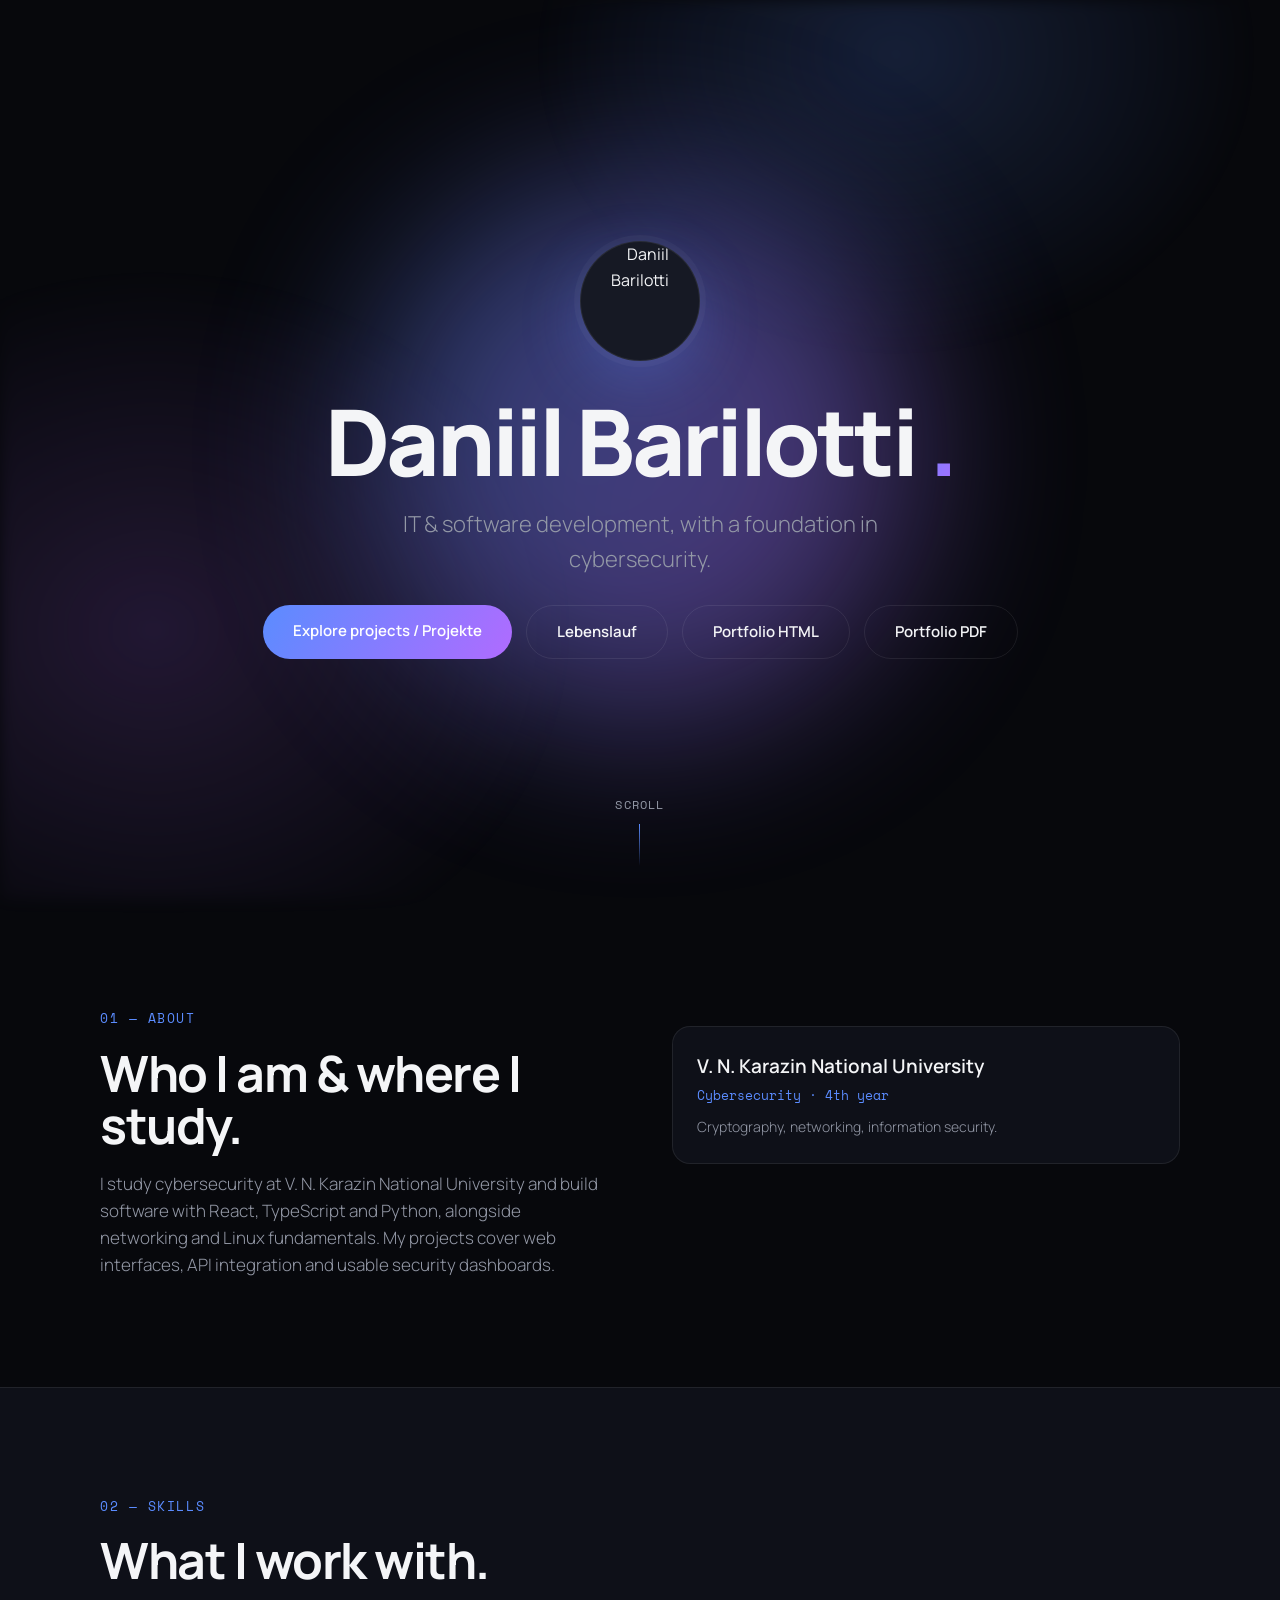
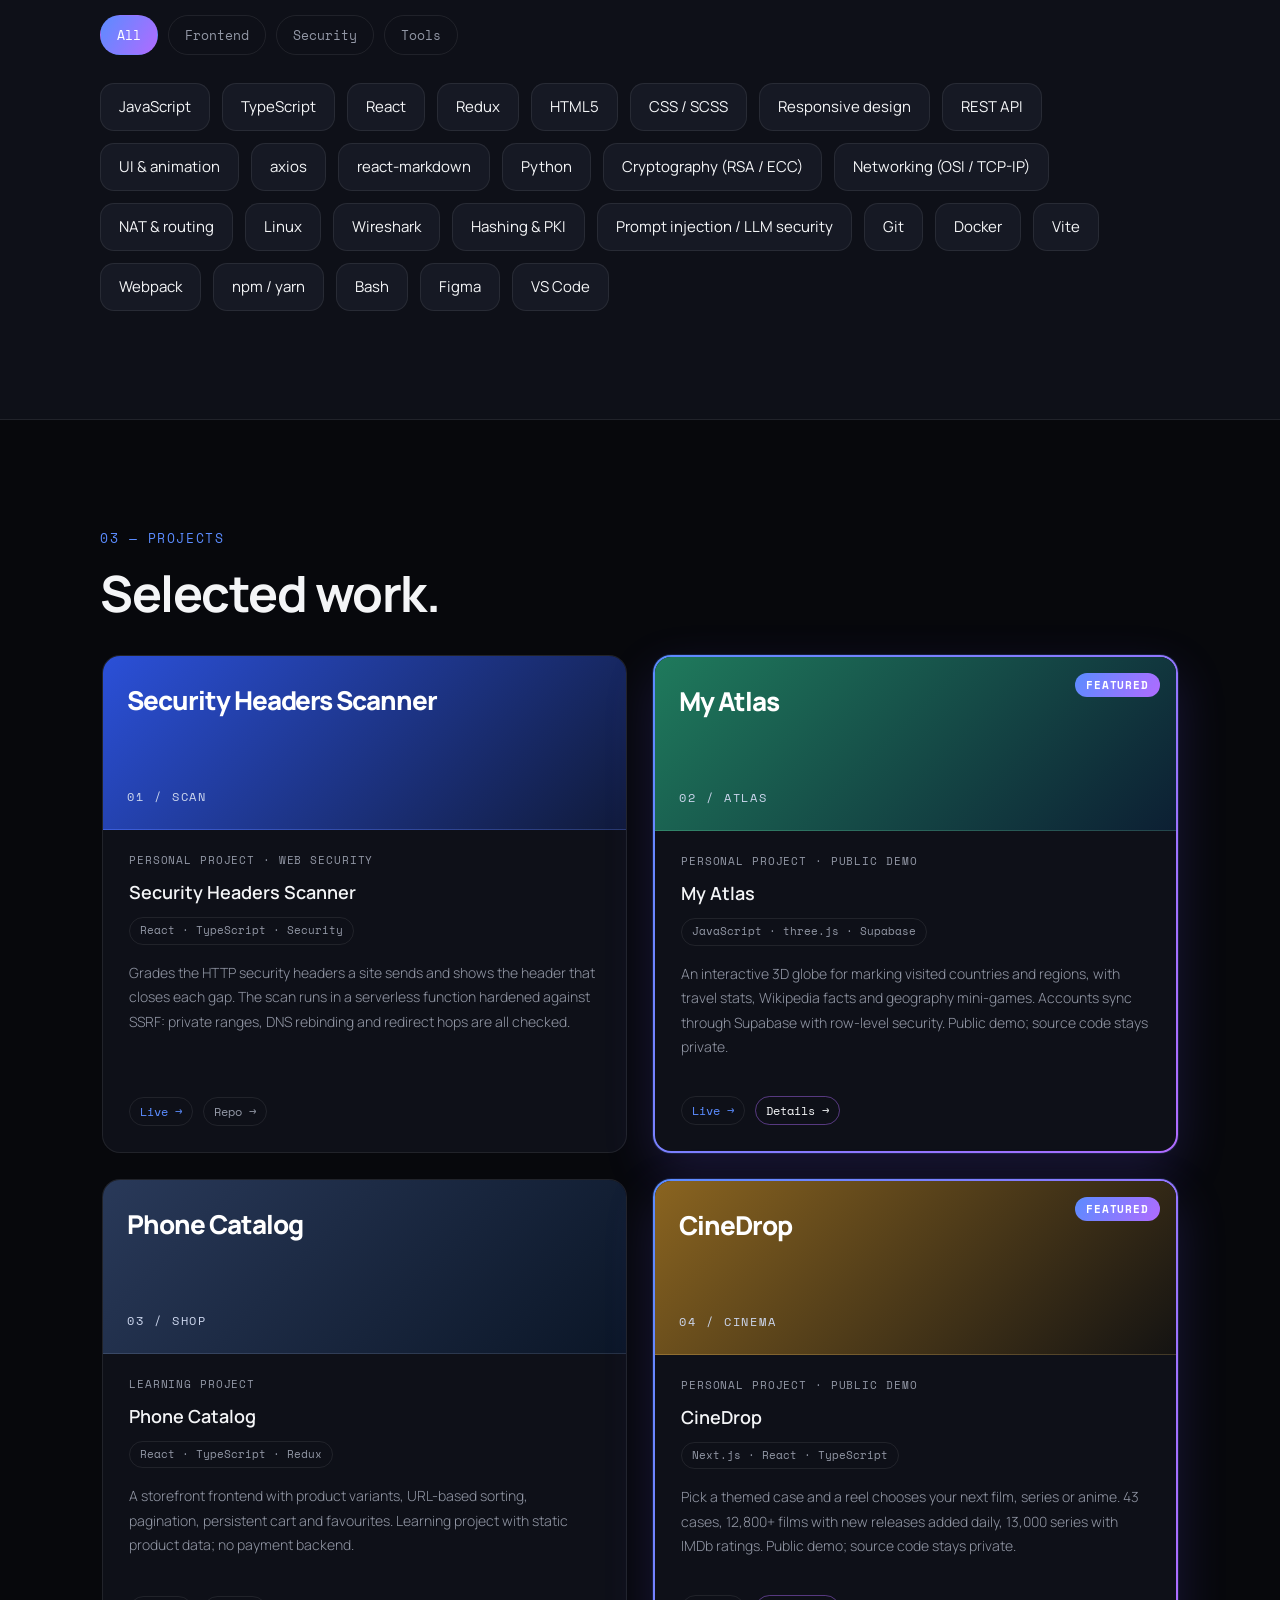
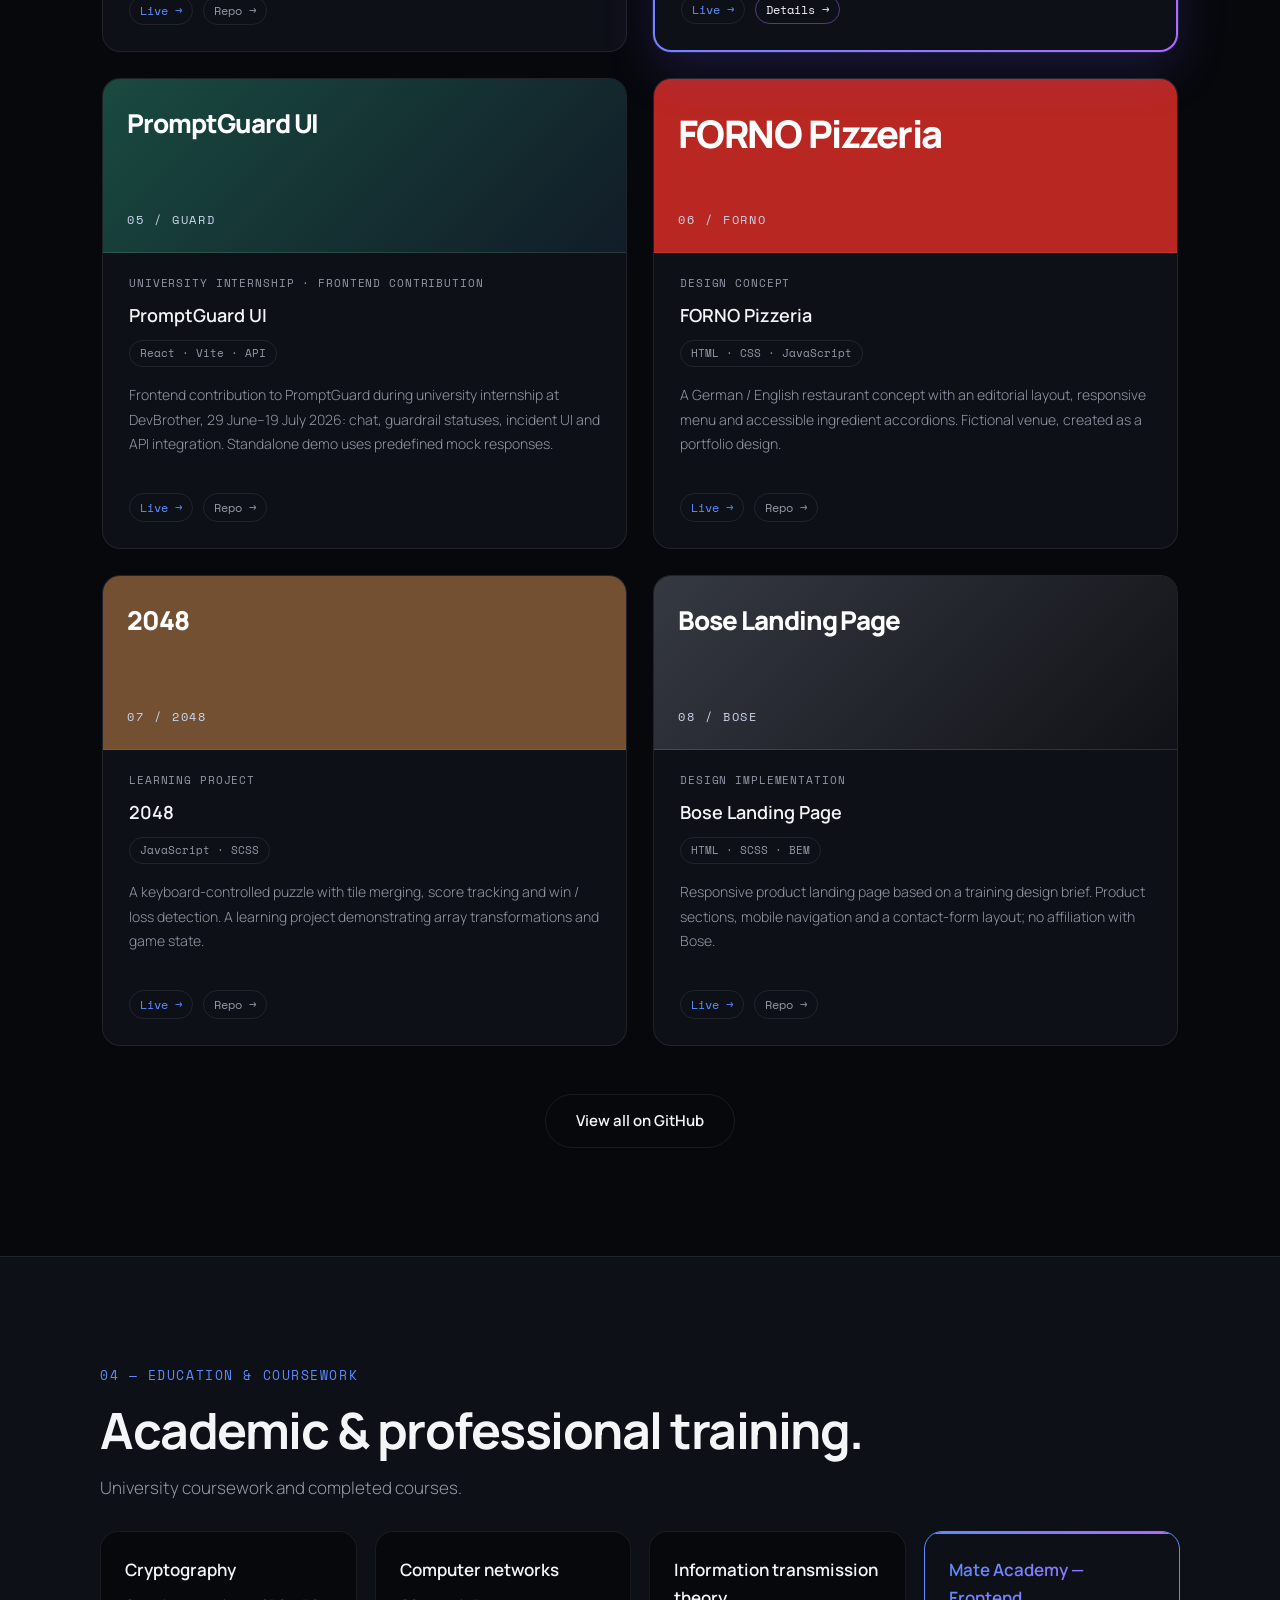
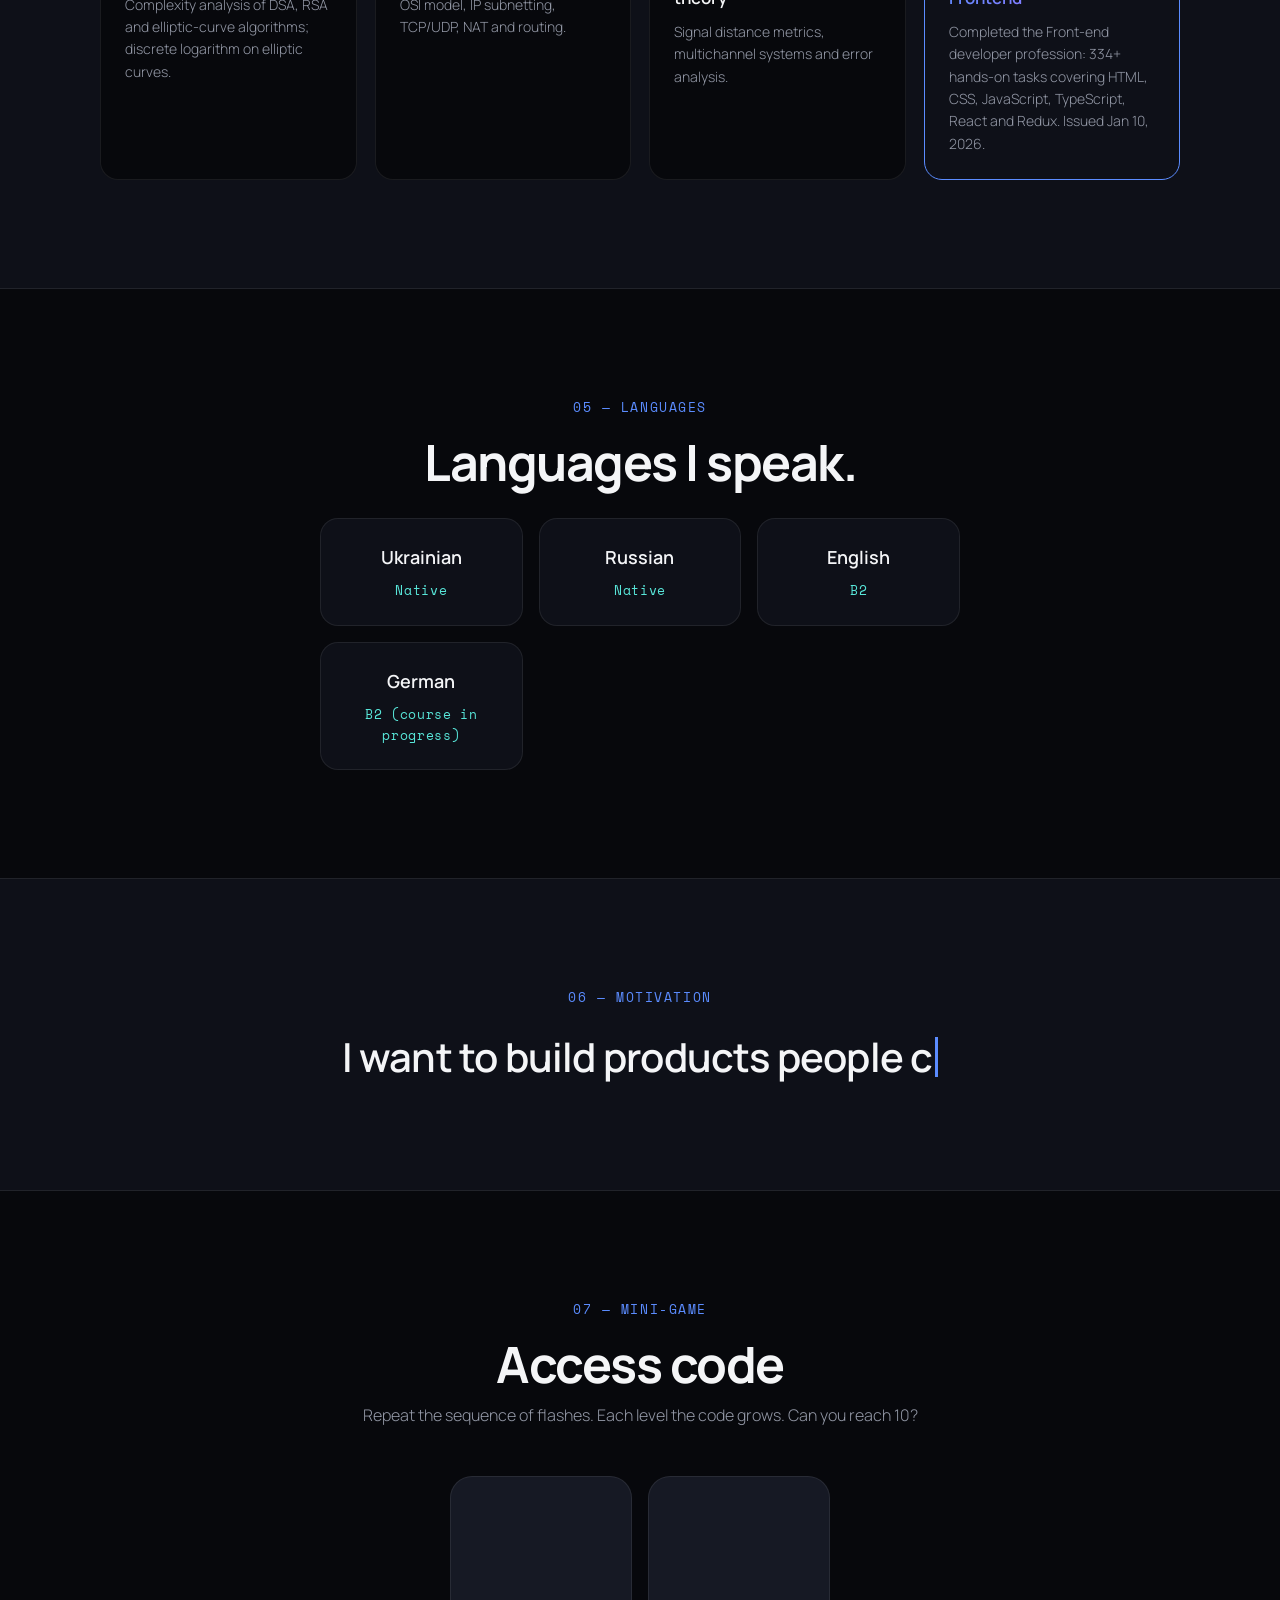
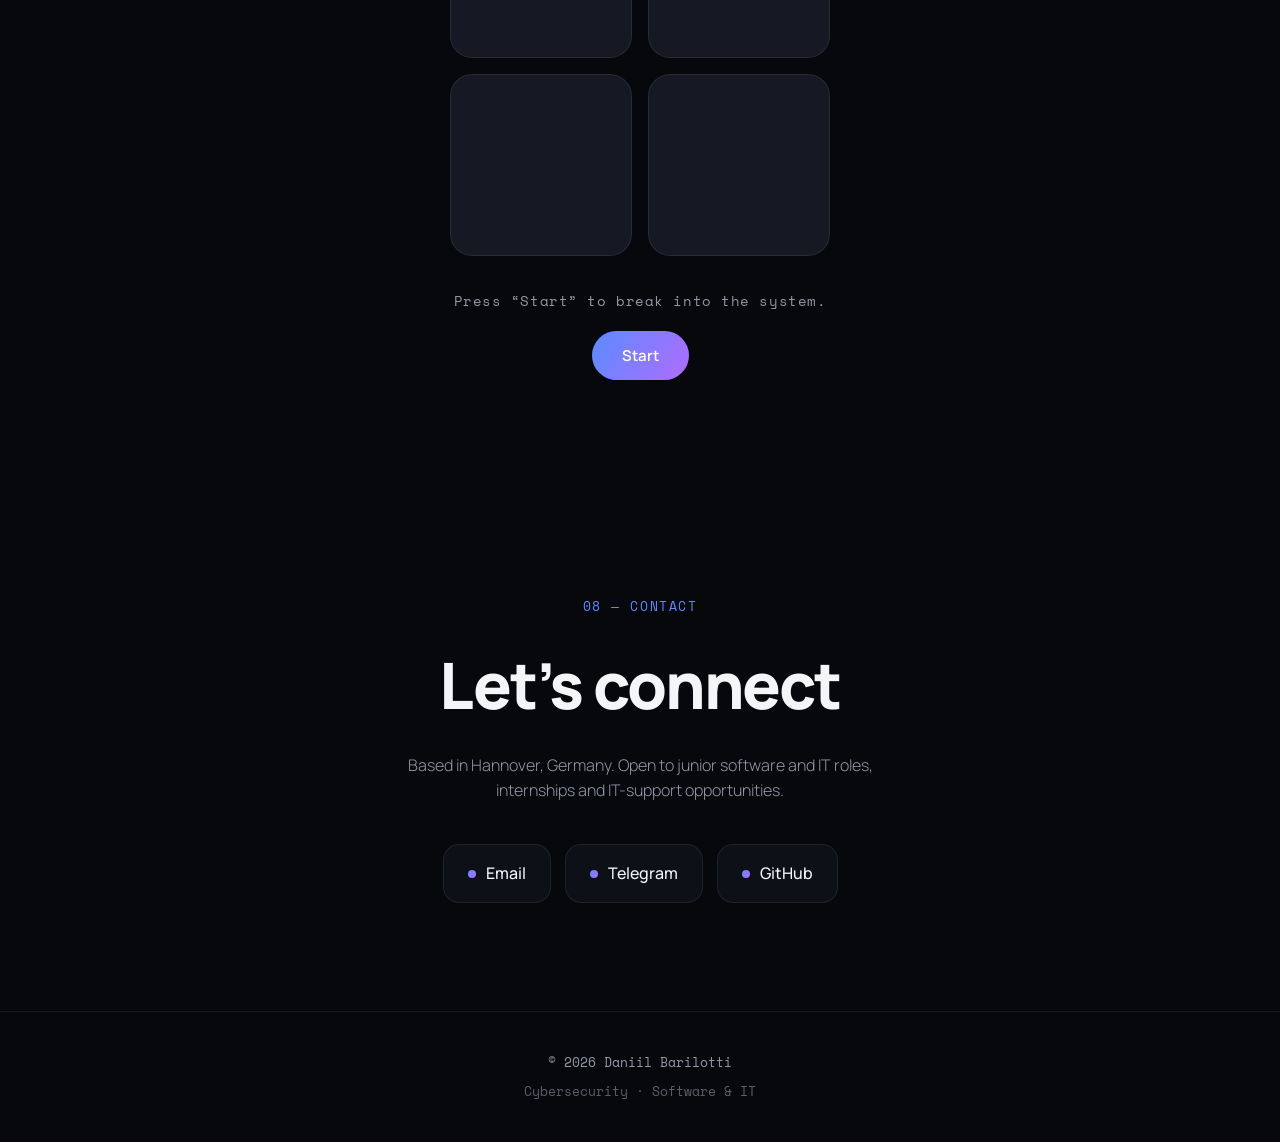
==== commit 2c46a1c3: "content: feature CineDrop and My Atlas with a highlighted frame and project detail pages" ====
--- a/index.html
+++ b/index.html
@@ -8,7 +8,7 @@
 <link rel="preconnect" href="https://fonts.googleapis.com" />
 <link rel="preconnect" href="https://fonts.gstatic.com" crossorigin />
 <link href="https://fonts.googleapis.com/css2?family=Manrope:wght@200;300;400;500;600;700;800&family=Space+Mono:wght@400;700&display=swap" rel="stylesheet" />
-<link rel="stylesheet" href="styles.css?v=20261006-public" />
+<link rel="stylesheet" href="styles.css?v=20261117-featured" />
 </head>
 <body>
   <a class="skip-link" href="#projects">Skip to projects / Zu den Projekten</a>
@@ -248,7 +248,7 @@
     <div style="margin-top:8px;opacity:.6" data-i18n="footer.tag">Cybersecurity · Software & IT</div>
   </footer>
 
-  <script src="main.js?v=20261114-scanner"></script>
+  <script src="main.js?v=20261117-featured"></script>
 </body>
 </html>
 
--- a/styles.css
+++ b/styles.css
@@ -260,3 +260,41 @@
 @media(min-width:1300px){.project-grid .proj-card{min-height:390px}}
 @media(max-width:720px){.car-track.project-grid{grid-template-columns:1fr}.hero-actions .btn{font-size:12px}.project-grid .proj-card{min-height:0}}
 @media(prefers-reduced-motion:reduce){.proj-card{transition:none}}
+
+/* Featured projects (CineDrop, My Atlas): gradient frame, soft glow and a badge on the cover. */
+.proj-card--featured {
+  position: relative;
+  border: 2px solid transparent;
+  background:
+    linear-gradient(var(--surface), var(--surface)) padding-box,
+    var(--grad) border-box;
+  box-shadow: 0 0 0 1px rgba(91, 140, 255, 0.15), 0 18px 50px rgba(110, 90, 255, 0.18);
+}
+
+.proj-card--featured:hover {
+  border-color: transparent;
+  box-shadow: 0 0 0 1px rgba(176, 107, 255, 0.35), 0 22px 60px rgba(110, 90, 255, 0.28);
+}
+
+.featured-badge {
+  position: absolute;
+  top: 16px;
+  right: 16px;
+  z-index: 1;
+  padding: 4px 11px;
+  border-radius: 999px;
+  background: var(--grad);
+  color: #fff;
+  font: 700 11px "Space Mono", monospace;
+  letter-spacing: 0.08em;
+  text-transform: uppercase;
+}
+
+.proj-link.details {
+  color: var(--text);
+  border-color: rgba(176, 107, 255, 0.45);
+}
+
+.proj-link.details:hover {
+  border-color: var(--accent-2);
+}
